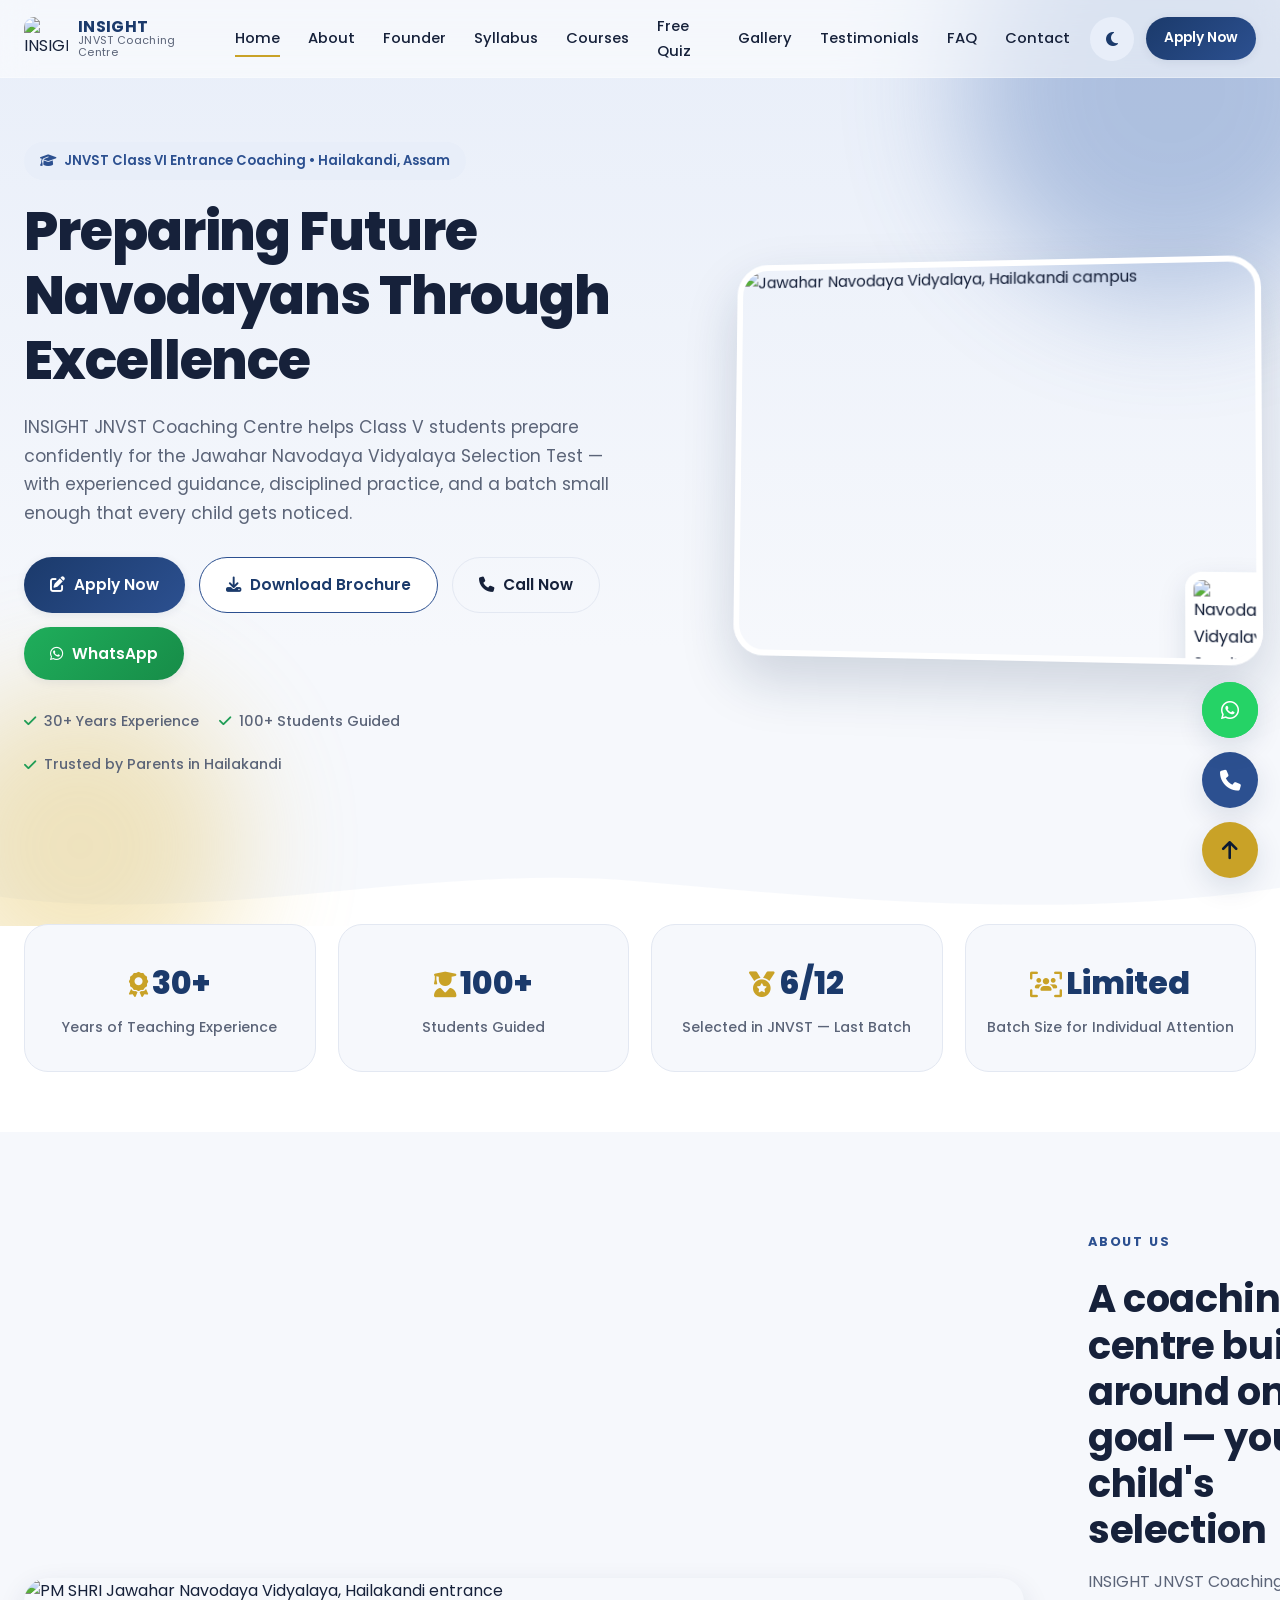
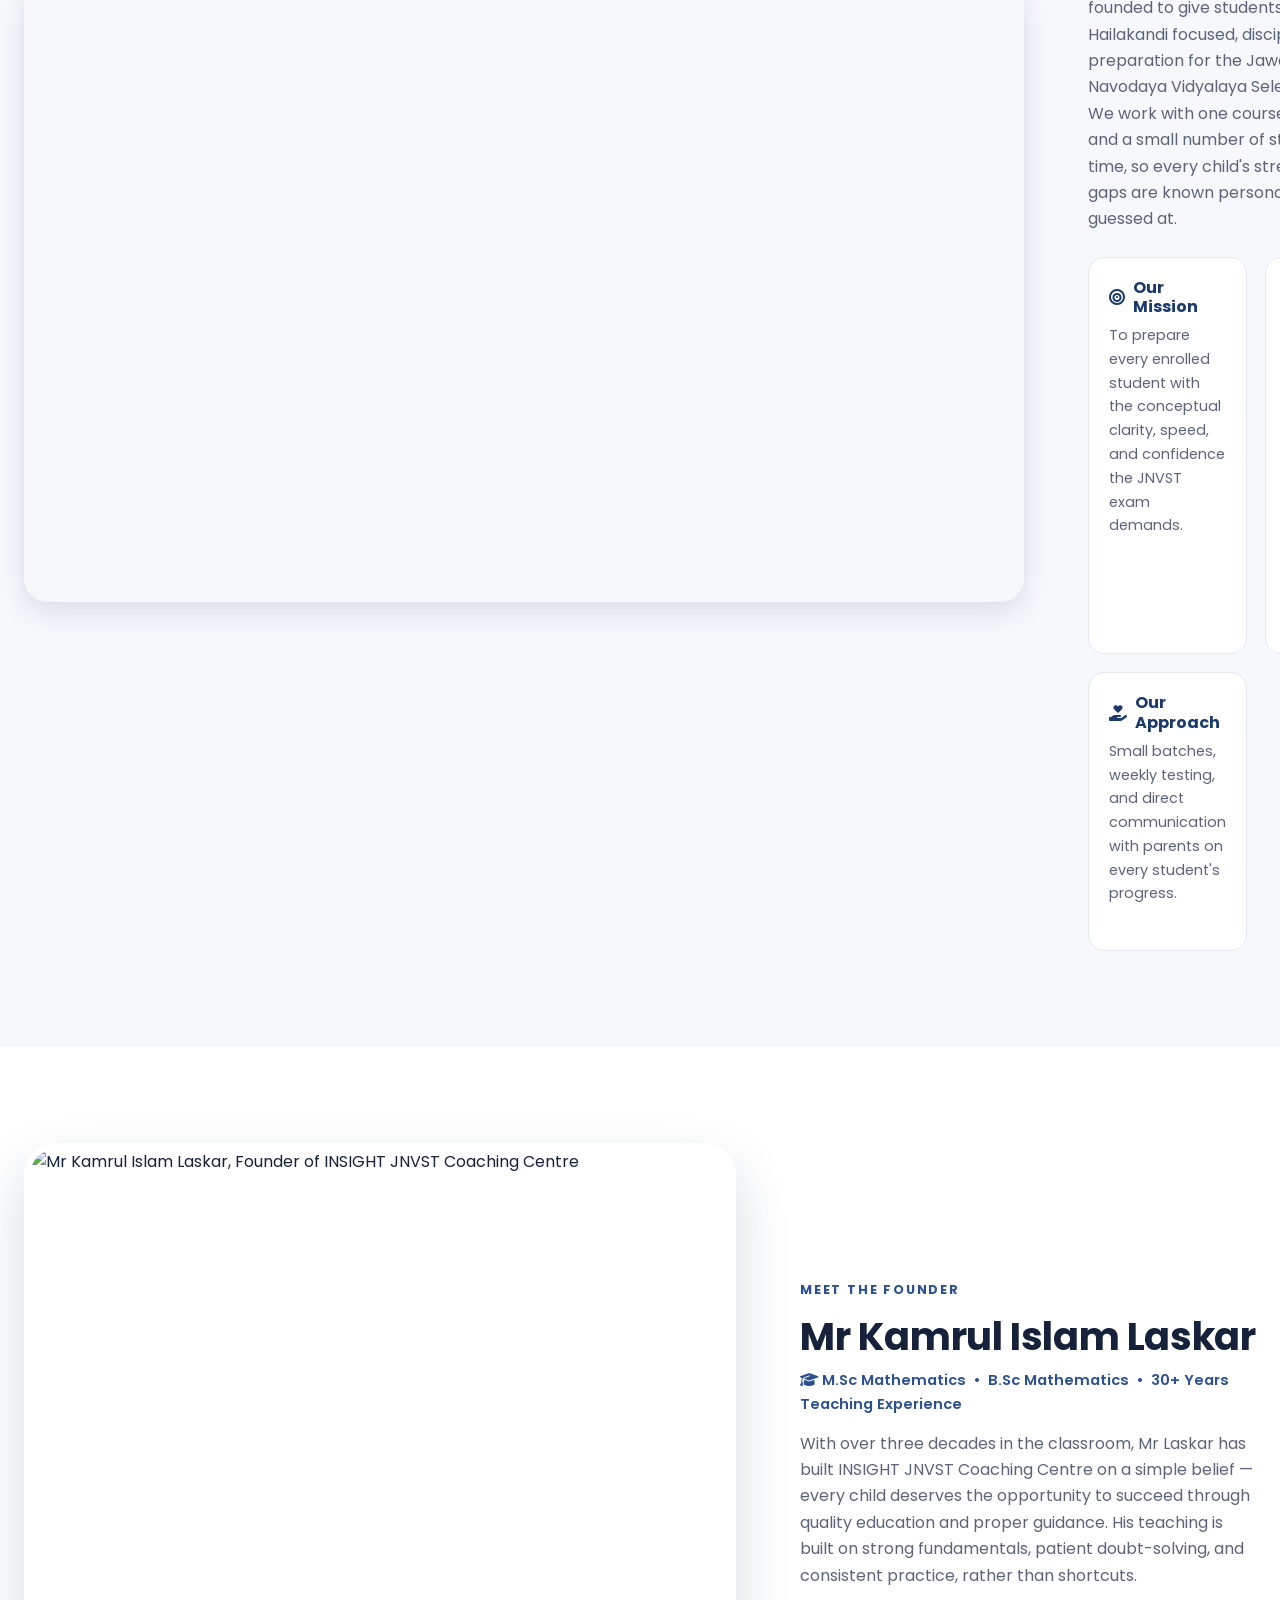
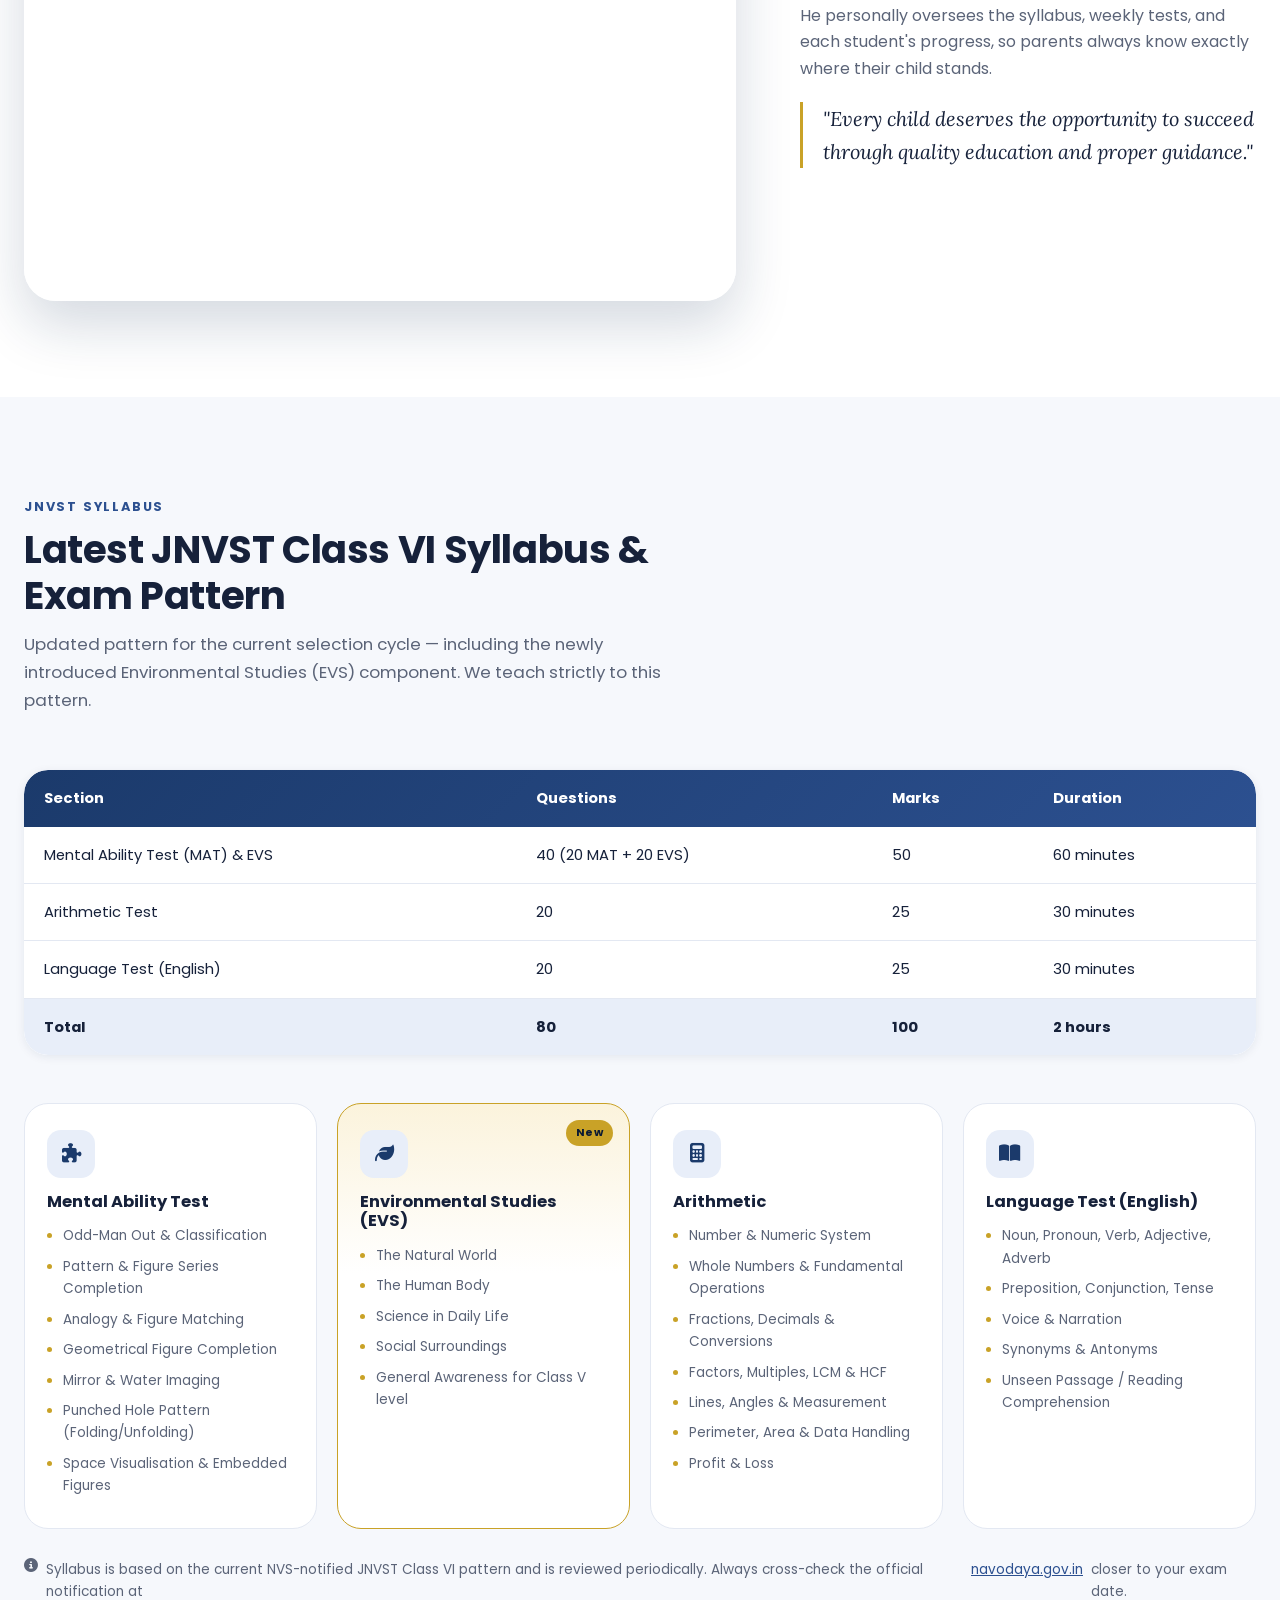
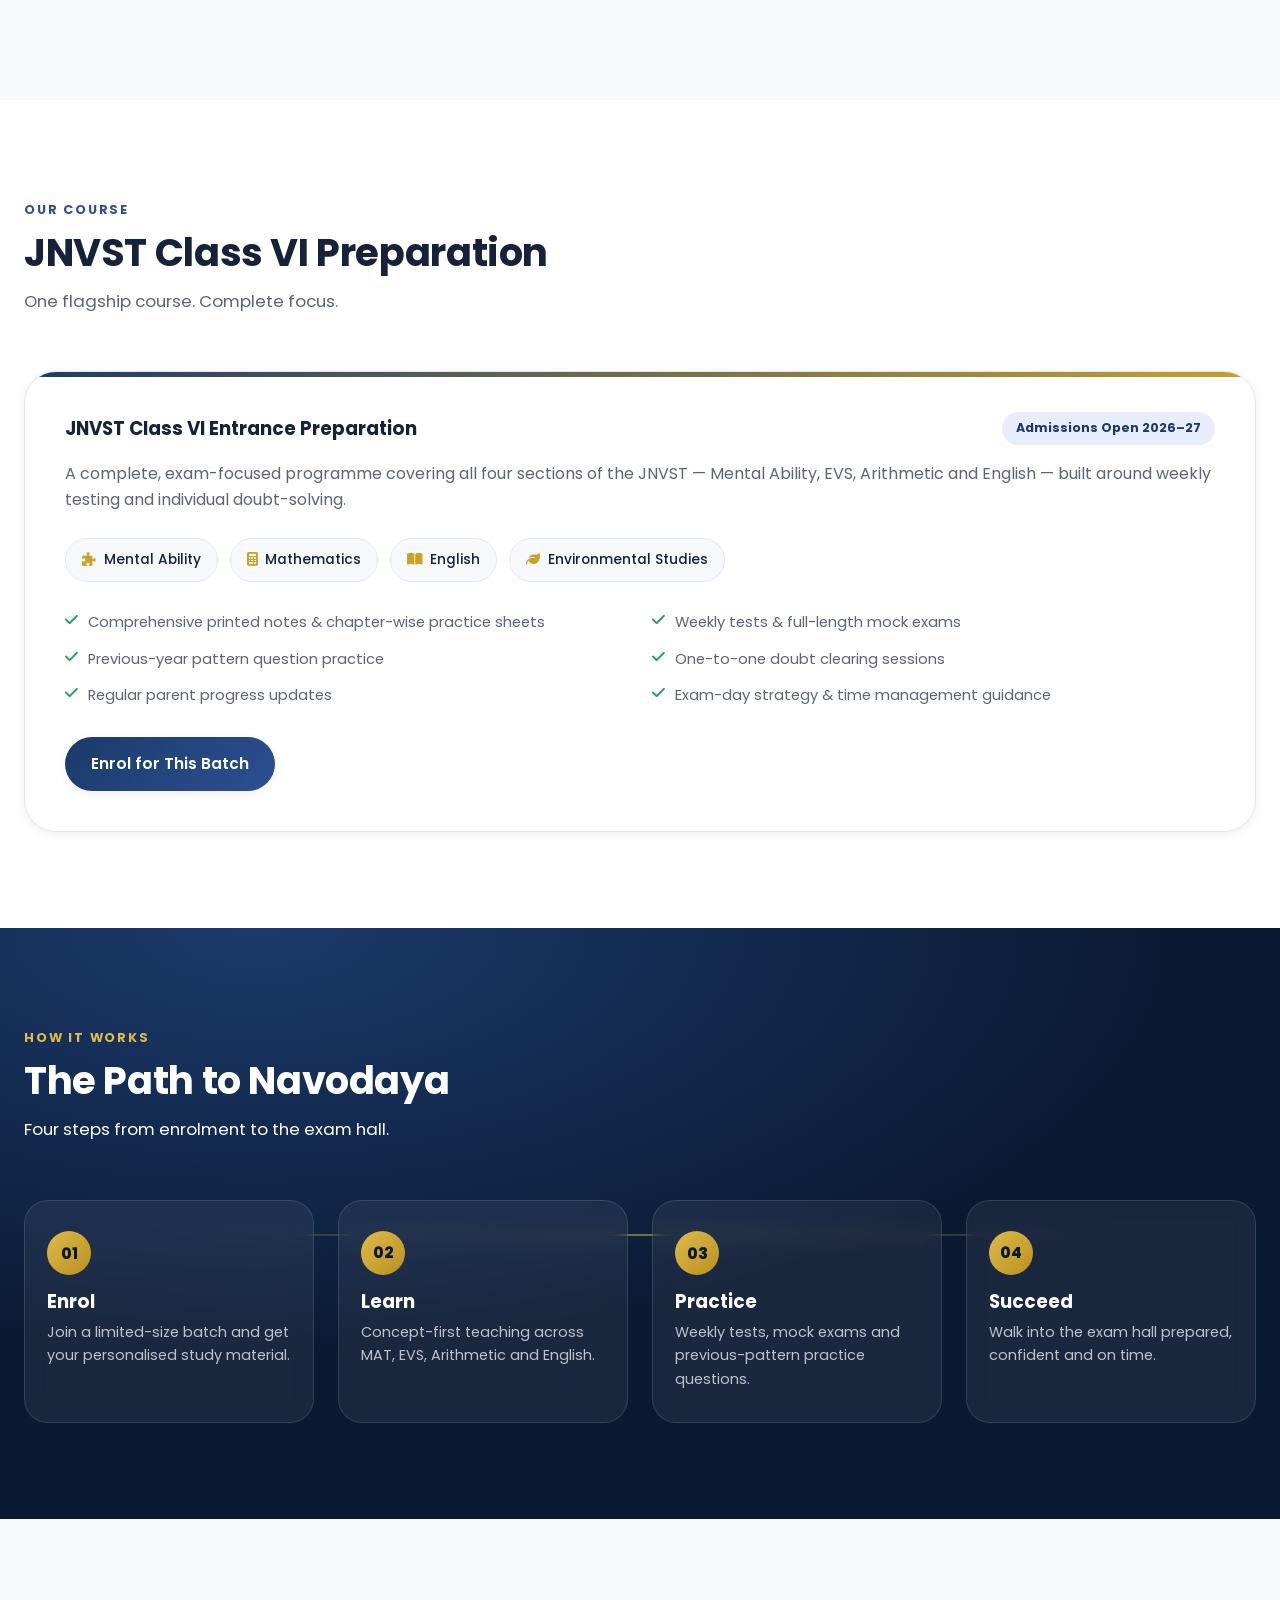
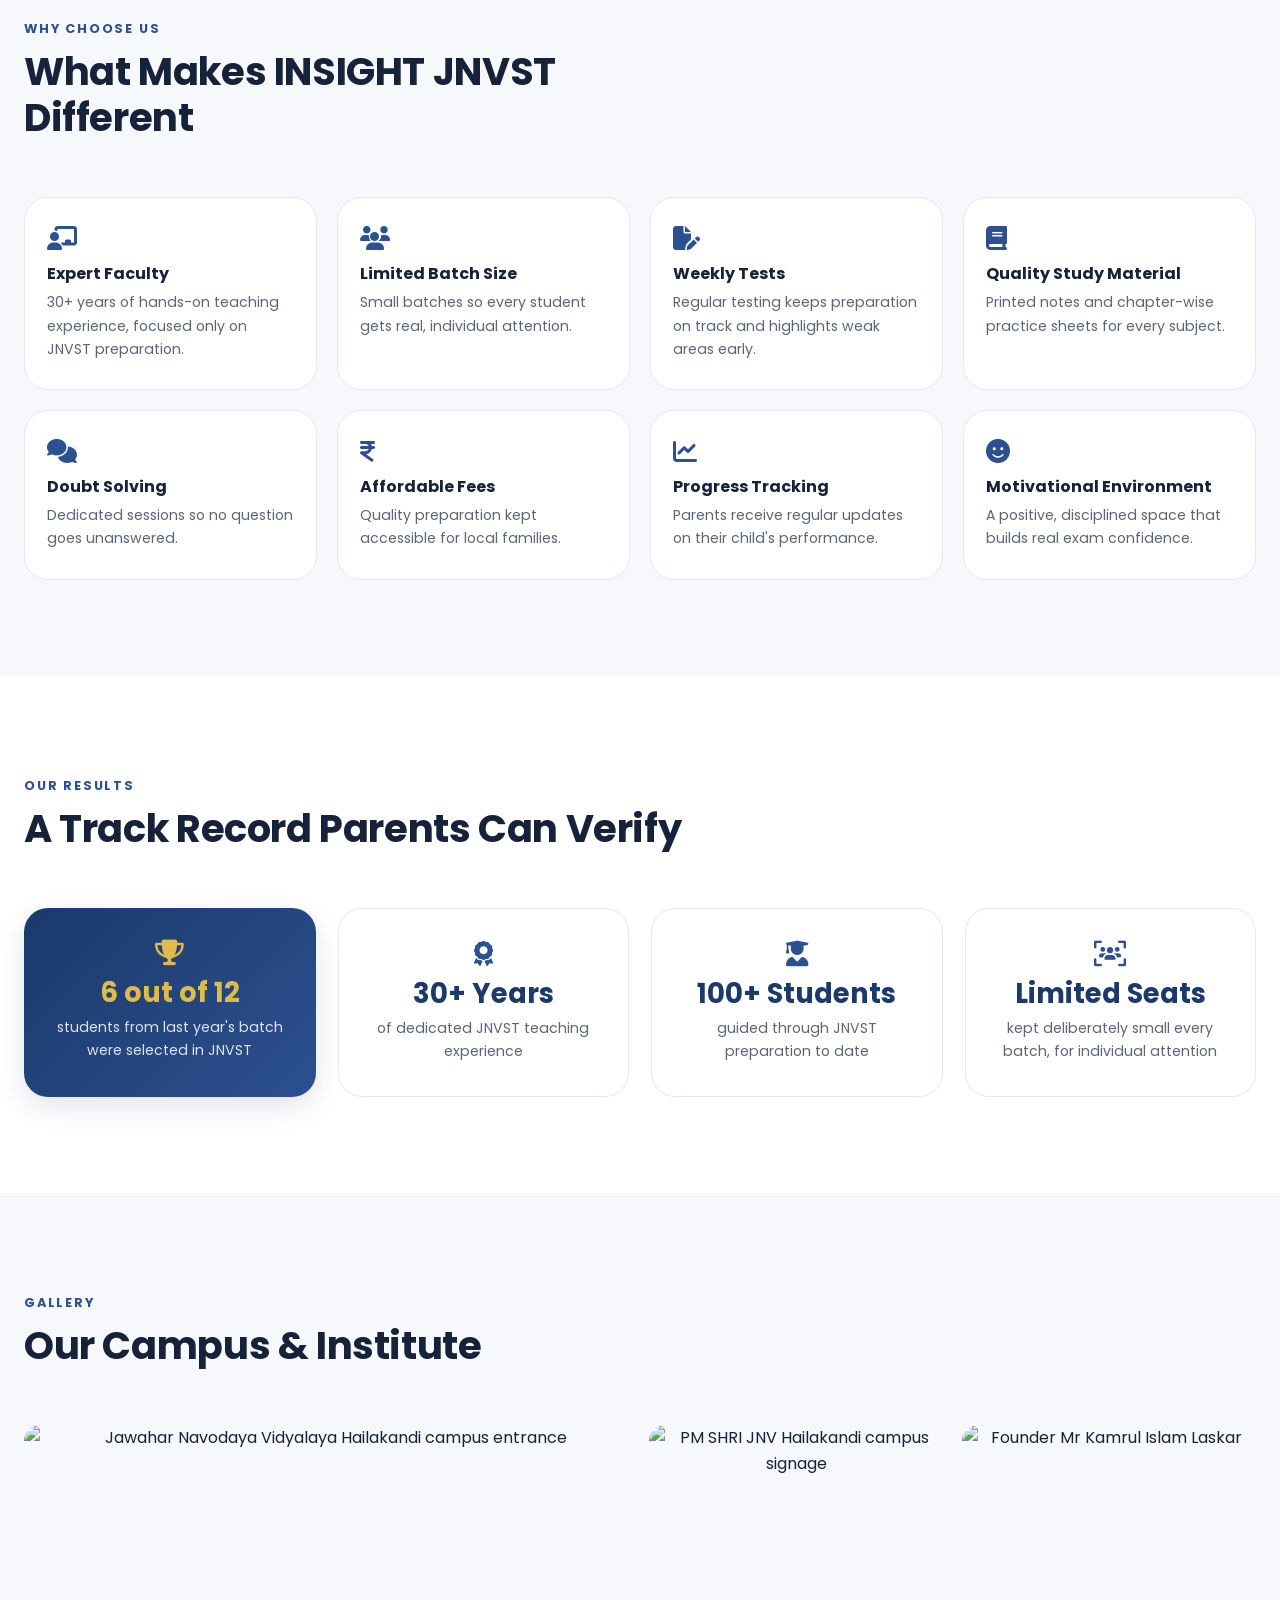
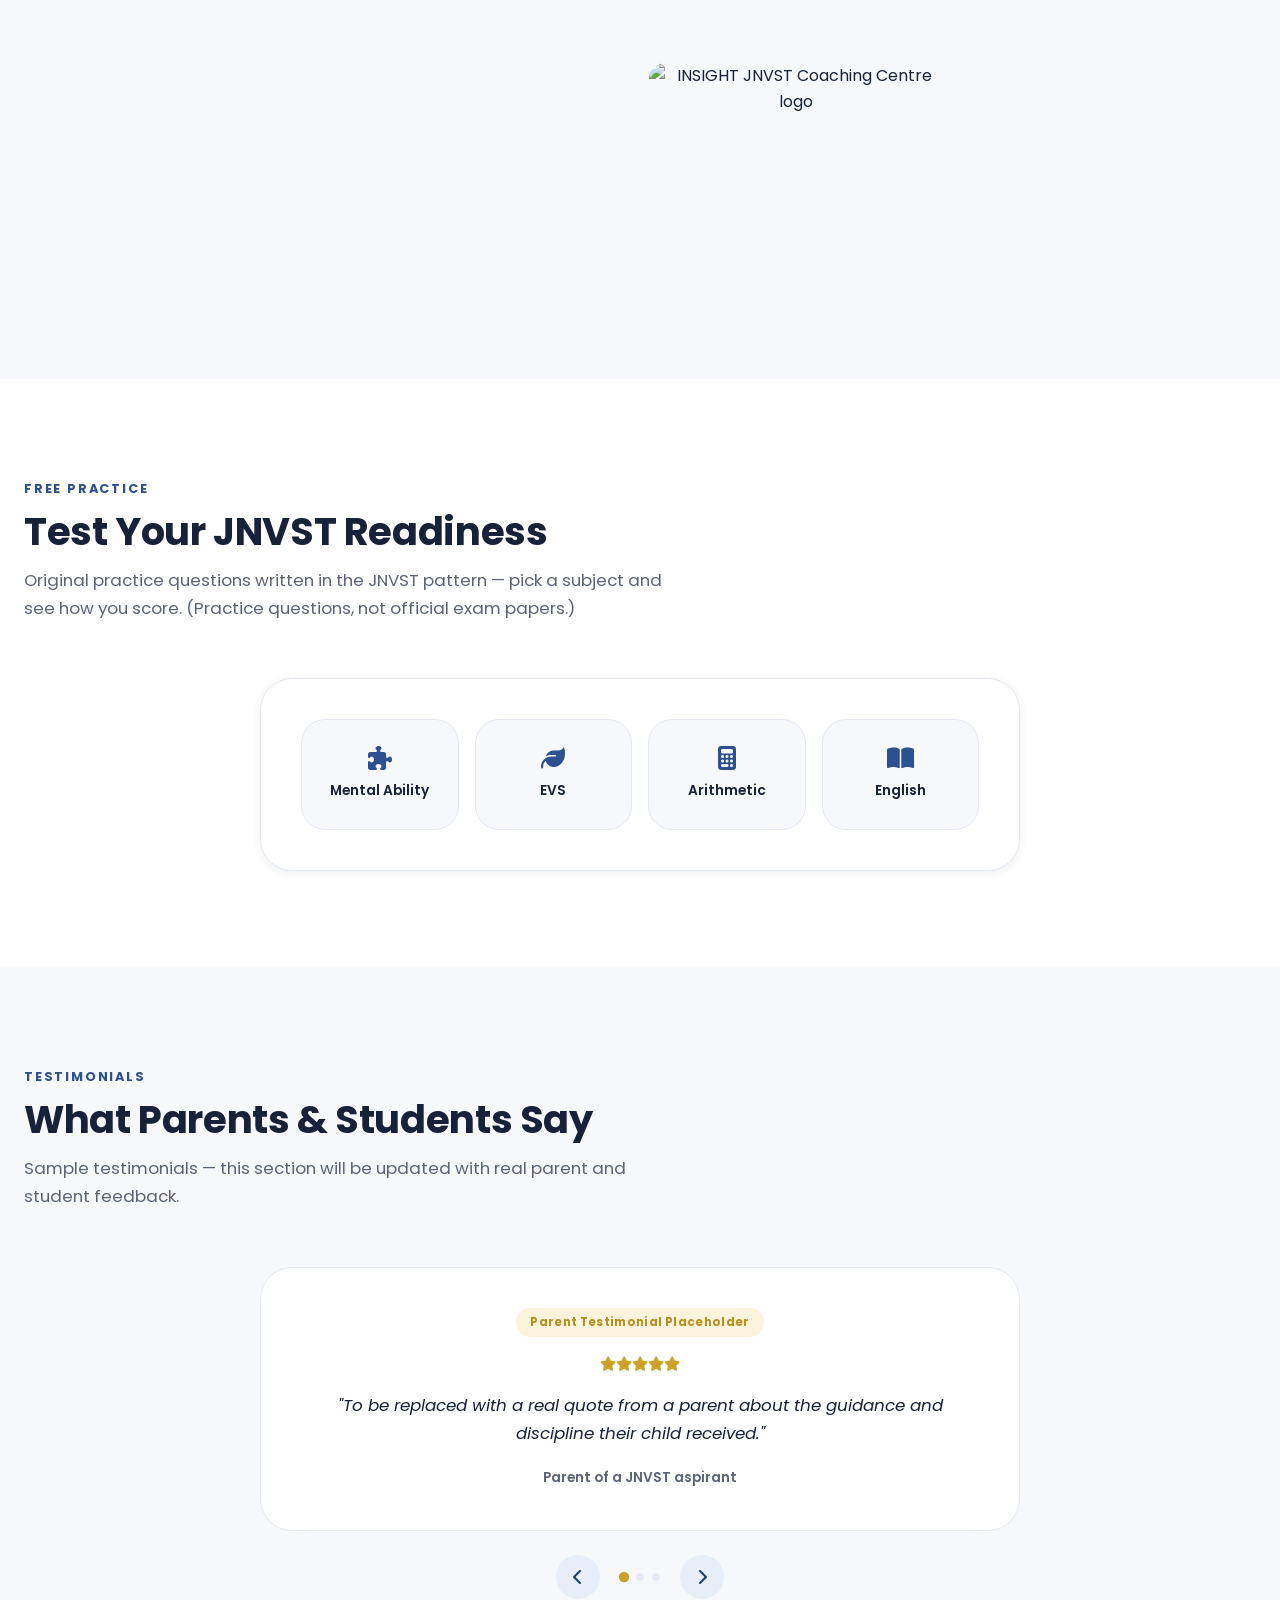
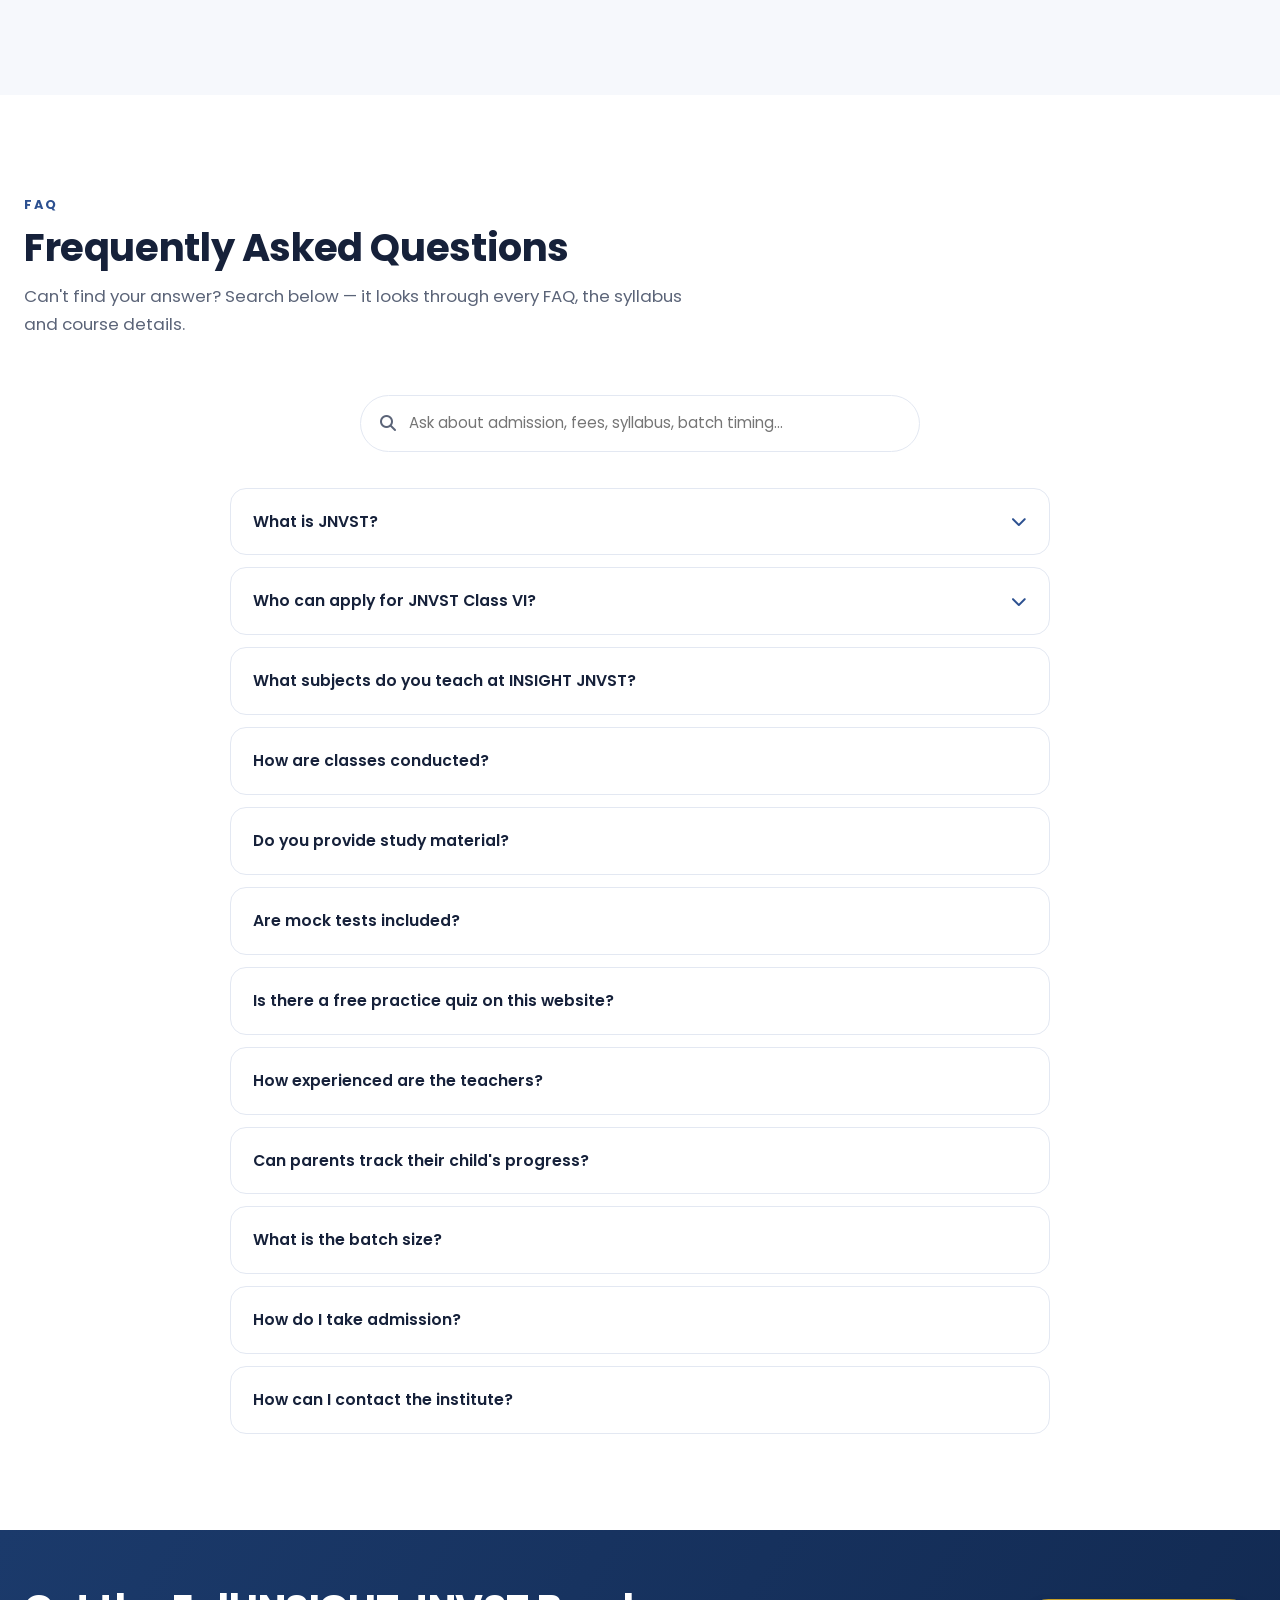
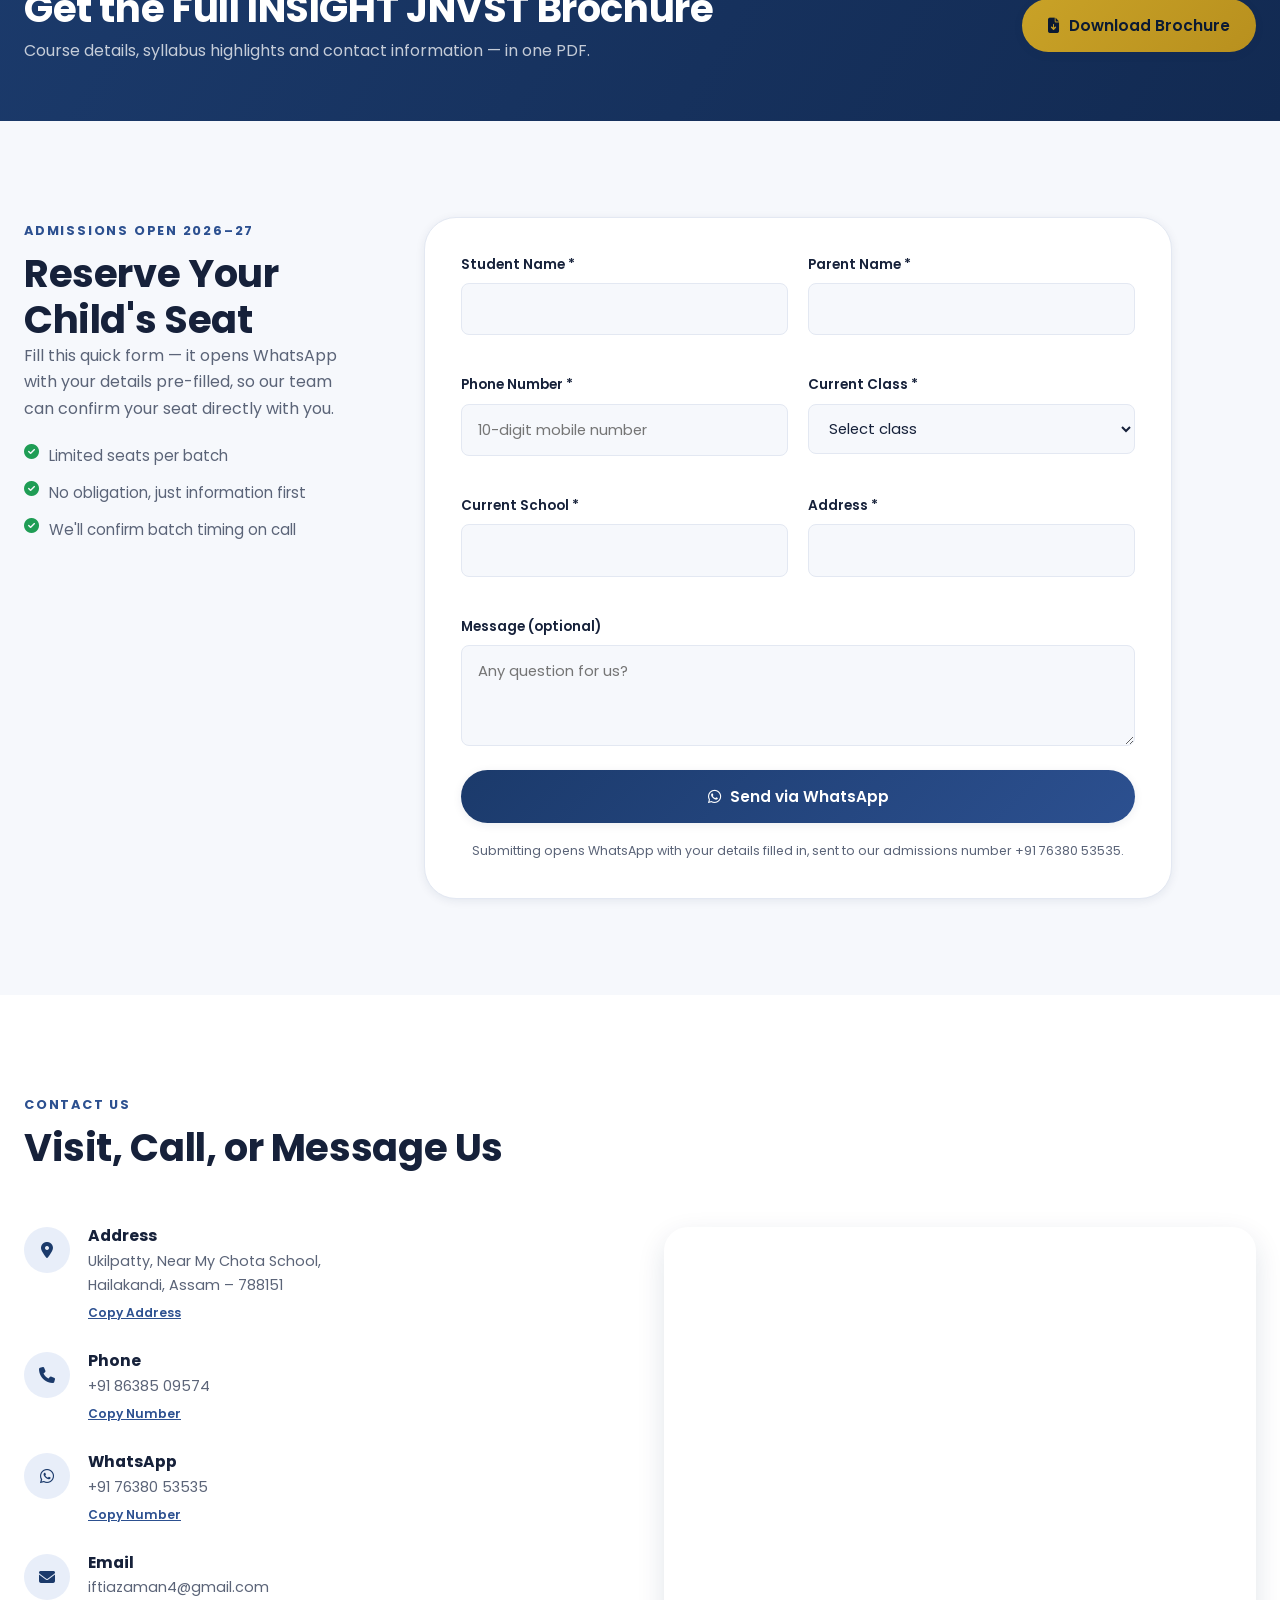
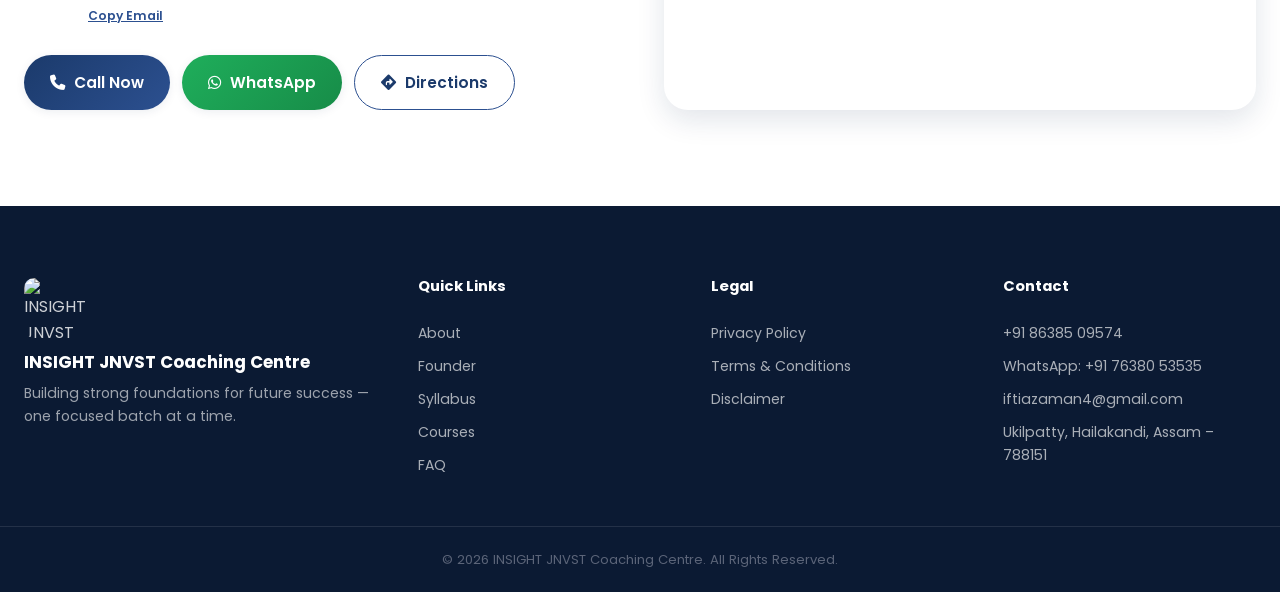
==== index.html @ 66f2cb63 "Add files via upload "Add website files"," ====
<!DOCTYPE html>
<html lang="en">
<head>
<meta charset="UTF-8">
<meta name="viewport" content="width=device-width, initial-scale=1.0">
<title>INSIGHT JNVST Coaching Centre | JNVST Class VI Entrance Coaching, Hailakandi, Assam</title>
<meta name="description" content="INSIGHT JNVST Coaching Centre in Hailakandi, Assam prepares students for the Jawahar Navodaya Vidyalaya Selection Test (Class VI). 30+ years of teaching experience, limited batch size, weekly tests and complete study material.">
<meta name="keywords" content="JNVST coaching Hailakandi, Navodaya Vidyalaya entrance exam, JNVST Class 6 coaching Assam, Insight JNVST Coaching Centre, Navodaya coaching Hailakandi">
<meta name="author" content="INSIGHT JNVST Coaching Centre">
<meta name="robots" content="index, follow">
<meta name="theme-color" content="#122a52">
<link rel="canonical" href="https://your-username.github.io/insight-jnvst/">

<!-- Open Graph -->
<meta property="og:type" content="website">
<meta property="og:title" content="INSIGHT JNVST Coaching Centre | Hailakandi, Assam">
<meta property="og:description" content="Preparing Future Navodayans Through Excellence. JNVST Class VI entrance coaching with 30+ years of teaching experience.">
<meta property="og:image" content="assets/images/logo.jpg">
<meta property="og:url" content="https://your-username.github.io/insight-jnvst/">
<meta property="og:locale" content="en_IN">

<!-- Twitter Card -->
<meta name="twitter:card" content="summary_large_image">
<meta name="twitter:title" content="INSIGHT JNVST Coaching Centre | Hailakandi, Assam">
<meta name="twitter:description" content="JNVST Class VI entrance coaching. 30+ years experience. Limited batch size. Admissions open.">
<meta name="twitter:image" content="assets/images/logo.jpg">

<!-- Icons / PWA -->
<link rel="icon" type="image/png" sizes="32x32" href="assets/images/favicon-32.png">
<link rel="icon" type="image/png" sizes="16x16" href="assets/images/favicon-16.png">
<link rel="apple-touch-icon" href="assets/images/apple-touch-icon.png">
<link rel="manifest" href="manifest.json">

<!-- Fonts -->
<link rel="preconnect" href="https://fonts.googleapis.com">
<link rel="preconnect" href="https://fonts.gstatic.com" crossorigin>
<link href="https://fonts.googleapis.com/css2?family=Poppins:ital,wght@0,400;0,500;0,600;0,700;0,800;1,600&family=Lora:ital,wght@0,600;1,600&display=swap" rel="stylesheet">

<!-- Icons library -->
<link rel="stylesheet" href="https://cdnjs.cloudflare.com/ajax/libs/font-awesome/6.5.1/css/all.min.css">

<link rel="stylesheet" href="style.css">

<!-- Structured data -->
<script type="application/ld+json">
{
  "@context": "https://schema.org",
  "@type": "EducationalOrganization",
  "name": "INSIGHT JNVST Coaching Centre",
  "description": "JNVST Class VI entrance exam coaching centre in Hailakandi, Assam.",
  "founder": { "@type": "Person", "name": "Kamrul Islam Laskar" },
  "address": {
    "@type": "PostalAddress",
    "streetAddress": "Ukilpatty, Near My Chota School",
    "addressLocality": "Hailakandi",
    "addressRegion": "Assam",
    "postalCode": "788151",
    "addressCountry": "IN"
  },
  "telephone": "+918638509574",
  "email": "iftiazaman4@gmail.com"
}
</script>
</head>
<body>

<!-- ================= PRELOADER ================= -->
<div id="preloader" aria-hidden="true">
  <div class="preloader-inner">
    <img src="assets/images/logo.jpg" alt="" class="preloader-logo">
    <p class="preloader-name">INSIGHT JNVST Coaching Centre</p>
    <p class="preloader-tagline">Preparing Future Navodayans...</p>
    <div class="preloader-bar"><span></span></div>
  </div>
</div>

<!-- ================= SCROLL PROGRESS ================= -->
<div id="scroll-progress" aria-hidden="true"></div>

<!-- ================= SKIP LINK ================= -->
<a href="#main" class="skip-link">Skip to main content</a>

<!-- ================= NAVBAR ================= -->
<header class="navbar" id="navbar">
  <div class="container navbar-inner">
    <a href="#home" class="brand">
      <img src="assets/images/logo.jpg" alt="INSIGHT JNVST Coaching Centre logo" class="brand-logo">
      <span class="brand-text">
        <strong>INSIGHT</strong>
        <small>JNVST Coaching Centre</small>
      </span>
    </a>

    <nav class="nav-links" id="nav-links" aria-label="Primary">
      <a href="#home">Home</a>
      <a href="#about">About</a>
      <a href="#founder">Founder</a>
      <a href="#syllabus">Syllabus</a>
      <a href="#courses">Courses</a>
      <a href="#quiz">Free Quiz</a>
      <a href="#gallery">Gallery</a>
      <a href="#testimonials">Testimonials</a>
      <a href="#faq">FAQ</a>
      <a href="#contact">Contact</a>
    </nav>

    <div class="navbar-actions">
      <button id="theme-toggle" class="icon-btn" aria-label="Toggle dark mode" title="Toggle dark mode">
        <i class="fa-solid fa-moon"></i>
      </button>
      <a href="#admission" class="btn btn-primary btn-sm">Apply Now</a>
      <button id="hamburger" class="hamburger" aria-label="Open menu" aria-expanded="false" aria-controls="nav-links">
        <span></span><span></span><span></span>
      </button>
    </div>
  </div>
</header>

<main id="main">

<!-- ================= HERO ================= -->
<section id="home" class="hero">
  <div class="hero-bg" aria-hidden="true">
    <span class="hero-blob blob-1"></span>
    <span class="hero-blob blob-2"></span>
    <span class="hero-particles"></span>
  </div>

  <div class="container hero-inner">
    <div class="hero-copy" data-reveal>
      <p class="eyebrow"><i class="fa-solid fa-graduation-cap"></i> JNVST Class VI Entrance Coaching &bull; Hailakandi, Assam</p>
      <h1>Preparing Future Navodayans Through Excellence</h1>
      <p class="hero-sub">INSIGHT JNVST Coaching Centre helps Class V students prepare confidently for the Jawahar Navodaya Vidyalaya Selection Test — with experienced guidance, disciplined practice, and a batch small enough that every child gets noticed.</p>

      <div class="hero-ctas">
        <a href="#admission" class="btn btn-primary"><i class="fa-solid fa-pen-to-square"></i> Apply Now</a>
        <a href="assets/brochure.pdf" download class="btn btn-secondary"><i class="fa-solid fa-download"></i> Download Brochure</a>
        <a href="tel:+918638509574" class="btn btn-ghost"><i class="fa-solid fa-phone"></i> Call Now</a>
        <a href="https://wa.me/917638053535?text=Hello%20INSIGHT%20JNVST%20Coaching%20Centre.%20I%20would%20like%20to%20know%20more%20about%20admission." target="_blank" rel="noopener" class="btn btn-whatsapp"><i class="fa-brands fa-whatsapp"></i> WhatsApp</a>
      </div>

      <ul class="hero-trust">
        <li><i class="fa-solid fa-check"></i> 30+ Years Experience</li>
        <li><i class="fa-solid fa-check"></i> 100+ Students Guided</li>
        <li><i class="fa-solid fa-check"></i> Trusted by Parents in Hailakandi</li>
      </ul>
    </div>

    <div class="hero-media" data-reveal>
      <div class="hero-frame">
        <img src="assets/images/campus1.jpg" alt="Jawahar Navodaya Vidyalaya, Hailakandi campus" width="1000" height="624" class="hero-photo">
        <img src="assets/images/nvs-logo.png" alt="Navodaya Vidyalaya Samiti emblem" class="hero-nvs-logo" width="272" height="366" loading="lazy">
      </div>
    </div>
  </div>

  <svg class="section-wave" viewBox="0 0 1440 110" preserveAspectRatio="none" aria-hidden="true">
    <path d="M0,64 C240,110 480,10 720,40 C960,70 1200,100 1440,50 L1440,110 L0,110 Z"></path>
  </svg>
</section>

<!-- ================= TRUST STRIP ================= -->
<section class="trust-strip" aria-label="Why parents trust INSIGHT JNVST">
  <div class="container trust-grid">
    <div class="trust-card" data-reveal>
      <i class="fa-solid fa-award"></i>
      <span class="counter" data-target="30">0</span><span class="plus">+</span>
      <p>Years of Teaching Experience</p>
    </div>
    <div class="trust-card" data-reveal>
      <i class="fa-solid fa-user-graduate"></i>
      <span class="counter" data-target="100">0</span><span class="plus">+</span>
      <p>Students Guided</p>
    </div>
    <div class="trust-card" data-reveal>
      <i class="fa-solid fa-medal"></i>
      <span class="counter" data-target="6">0</span><span class="plus">/12</span>
      <p>Selected in JNVST — Last Batch</p>
    </div>
    <div class="trust-card" data-reveal>
      <i class="fa-solid fa-users-viewfinder"></i>
      <span class="static-stat">Limited</span>
      <p>Batch Size for Individual Attention</p>
    </div>
  </div>
</section>

<!-- ================= ABOUT ================= -->
<section id="about" class="section">
  <div class="container about-grid">
    <div class="about-media" data-reveal>
      <img src="assets/images/campus2.jpg" alt="PM SHRI Jawahar Navodaya Vidyalaya, Hailakandi entrance" width="1000" height="624" loading="lazy" class="about-photo">
    </div>
    <div class="about-copy" data-reveal>
      <p class="section-label">About Us</p>
      <h2>A coaching centre built around one goal — your child's selection</h2>
      <p>INSIGHT JNVST Coaching Centre was founded to give students in and around Hailakandi focused, disciplined preparation for the Jawahar Navodaya Vidyalaya Selection Test. We work with one course, one goal, and a small number of students at a time, so every child's strengths and gaps are known personally — not guessed at.</p>

      <div class="value-grid">
        <div class="value-item">
          <h3><i class="fa-solid fa-bullseye"></i> Our Mission</h3>
          <p>To prepare every enrolled student with the conceptual clarity, speed, and confidence the JNVST exam demands.</p>
        </div>
        <div class="value-item">
          <h3><i class="fa-solid fa-compass"></i> Our Vision</h3>
          <p>To be the most trusted name for JNVST preparation in Hailakandi, known for discipline and honest guidance.</p>
        </div>
        <div class="value-item">
          <h3><i class="fa-solid fa-hand-holding-heart"></i> Our Approach</h3>
          <p>Small batches, weekly testing, and direct communication with parents on every student's progress.</p>
        </div>
      </div>
    </div>
  </div>
</section>

<!-- ================= FOUNDER ================= -->
<section id="founder" class="section section-alt">
  <div class="container founder-grid">
    <div class="founder-media" data-reveal>
      <div class="founder-frame">
        <img src="assets/images/founder.jpg" alt="Mr Kamrul Islam Laskar, Founder of INSIGHT JNVST Coaching Centre" width="700" height="746" loading="lazy">
      </div>
    </div>
    <div class="founder-copy" data-reveal>
      <p class="section-label">Meet the Founder</p>
      <h2>Mr Kamrul Islam Laskar</h2>
      <p class="founder-qual"><i class="fa-solid fa-graduation-cap"></i> M.Sc Mathematics &nbsp;&bull;&nbsp; B.Sc Mathematics &nbsp;&bull;&nbsp; 30+ Years Teaching Experience</p>
      <p>With over three decades in the classroom, Mr Laskar has built INSIGHT JNVST Coaching Centre on a simple belief — every child deserves the opportunity to succeed through quality education and proper guidance. His teaching is built on strong fundamentals, patient doubt-solving, and consistent practice, rather than shortcuts.</p>
      <p>He personally oversees the syllabus, weekly tests, and each student's progress, so parents always know exactly where their child stands.</p>
      <blockquote class="pull-quote">"Every child deserves the opportunity to succeed through quality education and proper guidance."</blockquote>
    </div>
  </div>
</section>

<!-- ================= SYLLABUS ================= -->
<section id="syllabus" class="section">
  <div class="container">
    <div class="section-head" data-reveal>
      <p class="section-label">JNVST Syllabus</p>
      <h2>Latest JNVST Class VI Syllabus &amp; Exam Pattern</h2>
      <p class="section-sub">Updated pattern for the current selection cycle — including the newly introduced Environmental Studies (EVS) component. We teach strictly to this pattern.</p>
    </div>

    <div class="pattern-table-wrap" data-reveal>
      <table class="pattern-table">
        <thead>
          <tr><th>Section</th><th>Questions</th><th>Marks</th><th>Duration</th></tr>
        </thead>
        <tbody>
          <tr><td>Mental Ability Test (MAT) &amp; EVS</td><td>40 (20 MAT + 20 EVS)</td><td>50</td><td>60 minutes</td></tr>
          <tr><td>Arithmetic Test</td><td>20</td><td>25</td><td>30 minutes</td></tr>
          <tr><td>Language Test (English)</td><td>20</td><td>25</td><td>30 minutes</td></tr>
          <tr class="pattern-total"><td>Total</td><td>80</td><td>100</td><td>2 hours</td></tr>
        </tbody>
      </table>
    </div>

    <div class="syllabus-grid">
      <div class="syllabus-card" data-reveal>
        <div class="syllabus-icon"><i class="fa-solid fa-puzzle-piece"></i></div>
        <h3>Mental Ability Test</h3>
        <ul>
          <li>Odd-Man Out &amp; Classification</li>
          <li>Pattern &amp; Figure Series Completion</li>
          <li>Analogy &amp; Figure Matching</li>
          <li>Geometrical Figure Completion</li>
          <li>Mirror &amp; Water Imaging</li>
          <li>Punched Hole Pattern (Folding/Unfolding)</li>
          <li>Space Visualisation &amp; Embedded Figures</li>
        </ul>
      </div>

      <div class="syllabus-card syllabus-new" data-reveal>
        <span class="new-badge">New</span>
        <div class="syllabus-icon"><i class="fa-solid fa-leaf"></i></div>
        <h3>Environmental Studies (EVS)</h3>
        <ul>
          <li>The Natural World</li>
          <li>The Human Body</li>
          <li>Science in Daily Life</li>
          <li>Social Surroundings</li>
          <li>General Awareness for Class V level</li>
        </ul>
      </div>

      <div class="syllabus-card" data-reveal>
        <div class="syllabus-icon"><i class="fa-solid fa-calculator"></i></div>
        <h3>Arithmetic</h3>
        <ul>
          <li>Number &amp; Numeric System</li>
          <li>Whole Numbers &amp; Fundamental Operations</li>
          <li>Fractions, Decimals &amp; Conversions</li>
          <li>Factors, Multiples, LCM &amp; HCF</li>
          <li>Lines, Angles &amp; Measurement</li>
          <li>Perimeter, Area &amp; Data Handling</li>
          <li>Profit &amp; Loss</li>
        </ul>
      </div>

      <div class="syllabus-card" data-reveal>
        <div class="syllabus-icon"><i class="fa-solid fa-book-open"></i></div>
        <h3>Language Test (English)</h3>
        <ul>
          <li>Noun, Pronoun, Verb, Adjective, Adverb</li>
          <li>Preposition, Conjunction, Tense</li>
          <li>Voice &amp; Narration</li>
          <li>Synonyms &amp; Antonyms</li>
          <li>Unseen Passage / Reading Comprehension</li>
        </ul>
      </div>
    </div>
    <p class="syllabus-note"><i class="fa-solid fa-circle-info"></i> Syllabus is based on the current NVS-notified JNVST Class VI pattern and is reviewed periodically. Always cross-check the official notification at <a href="https://navodaya.gov.in" target="_blank" rel="noopener">navodaya.gov.in</a> closer to your exam date.</p>
  </div>
</section>

<!-- ================= COURSES ================= -->
<section id="courses" class="section section-alt">
  <div class="container">
    <div class="section-head" data-reveal>
      <p class="section-label">Our Course</p>
      <h2>JNVST Class VI Preparation</h2>
      <p class="section-sub">One flagship course. Complete focus.</p>
    </div>

    <div class="course-card" data-reveal>
      <div class="course-card-head">
        <h3>JNVST Class VI Entrance Preparation</h3>
        <span class="course-badge">Admissions Open 2026–27</span>
      </div>
      <p>A complete, exam-focused programme covering all four sections of the JNVST — Mental Ability, EVS, Arithmetic and English — built around weekly testing and individual doubt-solving.</p>

      <div class="course-subjects">
        <span><i class="fa-solid fa-puzzle-piece"></i> Mental Ability</span>
        <span><i class="fa-solid fa-calculator"></i> Mathematics</span>
        <span><i class="fa-solid fa-book-open"></i> English</span>
        <span><i class="fa-solid fa-leaf"></i> Environmental Studies</span>
      </div>

      <ul class="course-features">
        <li><i class="fa-solid fa-check"></i> Comprehensive printed notes &amp; chapter-wise practice sheets</li>
        <li><i class="fa-solid fa-check"></i> Weekly tests &amp; full-length mock exams</li>
        <li><i class="fa-solid fa-check"></i> Previous-year pattern question practice</li>
        <li><i class="fa-solid fa-check"></i> One-to-one doubt clearing sessions</li>
        <li><i class="fa-solid fa-check"></i> Regular parent progress updates</li>
        <li><i class="fa-solid fa-check"></i> Exam-day strategy &amp; time management guidance</li>
      </ul>

      <a href="#admission" class="btn btn-primary">Enrol for This Batch</a>
    </div>
  </div>
</section>

<!-- ================= PATH TO NAVODAYA (signature journey section) ================= -->
<section class="section path-section">
  <div class="container">
    <div class="section-head light" data-reveal>
      <p class="section-label">How It Works</p>
      <h2>The Path to Navodaya</h2>
      <p class="section-sub">Four steps from enrolment to the exam hall.</p>
    </div>

    <ol class="path-steps">
      <li data-reveal>
        <span class="path-step-num">01</span>
        <h3>Enrol</h3>
        <p>Join a limited-size batch and get your personalised study material.</p>
      </li>
      <li data-reveal>
        <span class="path-step-num">02</span>
        <h3>Learn</h3>
        <p>Concept-first teaching across MAT, EVS, Arithmetic and English.</p>
      </li>
      <li data-reveal>
        <span class="path-step-num">03</span>
        <h3>Practice</h3>
        <p>Weekly tests, mock exams and previous-pattern practice questions.</p>
      </li>
      <li data-reveal>
        <span class="path-step-num">04</span>
        <h3>Succeed</h3>
        <p>Walk into the exam hall prepared, confident and on time.</p>
      </li>
    </ol>
  </div>
</section>

<!-- ================= WHY CHOOSE US ================= -->
<section id="why-us" class="section">
  <div class="container">
    <div class="section-head" data-reveal>
      <p class="section-label">Why Choose Us</p>
      <h2>What Makes INSIGHT JNVST Different</h2>
    </div>

    <div class="feature-grid">
      <div class="feature-card" data-reveal><i class="fa-solid fa-chalkboard-user"></i><h3>Expert Faculty</h3><p>30+ years of hands-on teaching experience, focused only on JNVST preparation.</p></div>
      <div class="feature-card" data-reveal><i class="fa-solid fa-users"></i><h3>Limited Batch Size</h3><p>Small batches so every student gets real, individual attention.</p></div>
      <div class="feature-card" data-reveal><i class="fa-solid fa-file-pen"></i><h3>Weekly Tests</h3><p>Regular testing keeps preparation on track and highlights weak areas early.</p></div>
      <div class="feature-card" data-reveal><i class="fa-solid fa-book"></i><h3>Quality Study Material</h3><p>Printed notes and chapter-wise practice sheets for every subject.</p></div>
      <div class="feature-card" data-reveal><i class="fa-solid fa-comments"></i><h3>Doubt Solving</h3><p>Dedicated sessions so no question goes unanswered.</p></div>
      <div class="feature-card" data-reveal><i class="fa-solid fa-indian-rupee-sign"></i><h3>Affordable Fees</h3><p>Quality preparation kept accessible for local families.</p></div>
      <div class="feature-card" data-reveal><i class="fa-solid fa-chart-line"></i><h3>Progress Tracking</h3><p>Parents receive regular updates on their child's performance.</p></div>
      <div class="feature-card" data-reveal><i class="fa-solid fa-face-smile"></i><h3>Motivational Environment</h3><p>A positive, disciplined space that builds real exam confidence.</p></div>
    </div>
  </div>
</section>

<!-- ================= RESULTS ================= -->
<section id="results" class="section section-alt">
  <div class="container">
    <div class="section-head" data-reveal>
      <p class="section-label">Our Results</p>
      <h2>A Track Record Parents Can Verify</h2>
    </div>
    <div class="results-grid">
      <div class="result-card result-highlight" data-reveal>
        <i class="fa-solid fa-trophy"></i>
        <h3>6 out of 12</h3>
        <p>students from last year's batch were selected in JNVST</p>
      </div>
      <div class="result-card" data-reveal>
        <i class="fa-solid fa-award"></i>
        <h3>30+ Years</h3>
        <p>of dedicated JNVST teaching experience</p>
      </div>
      <div class="result-card" data-reveal>
        <i class="fa-solid fa-user-graduate"></i>
        <h3>100+ Students</h3>
        <p>guided through JNVST preparation to date</p>
      </div>
      <div class="result-card" data-reveal>
        <i class="fa-solid fa-users-viewfinder"></i>
        <h3>Limited Seats</h3>
        <p>kept deliberately small every batch, for individual attention</p>
      </div>
    </div>
  </div>
</section>

<!-- ================= GALLERY ================= -->
<section id="gallery" class="section">
  <div class="container">
    <div class="section-head" data-reveal>
      <p class="section-label">Gallery</p>
      <h2>Our Campus &amp; Institute</h2>
    </div>
    <div class="gallery-grid">
      <button class="gallery-item g-large" data-full="assets/images/campus1.jpg" data-caption="Jawahar Navodaya Vidyalaya, Hailakandi" data-reveal>
        <img src="assets/images/campus1.jpg" alt="Jawahar Navodaya Vidyalaya Hailakandi campus entrance" loading="lazy" width="1000" height="624">
      </button>
      <button class="gallery-item" data-full="assets/images/campus2.jpg" data-caption="PM SHRI JNV Hailakandi" data-reveal>
        <img src="assets/images/campus2.jpg" alt="PM SHRI JNV Hailakandi campus signage" loading="lazy" width="1000" height="624">
      </button>
      <button class="gallery-item" data-full="assets/images/founder.jpg" data-caption="Founder — Mr Kamrul Islam Laskar" data-reveal>
        <img src="assets/images/founder.jpg" alt="Founder Mr Kamrul Islam Laskar" loading="lazy" width="700" height="746">
      </button>
      <button class="gallery-item" data-full="assets/images/logo.jpg" data-caption="INSIGHT JNVST Coaching Centre" data-reveal>
        <img src="assets/images/logo.jpg" alt="INSIGHT JNVST Coaching Centre logo" loading="lazy" width="500" height="426">
      </button>
    </div>
  </div>
</section>

<!-- ================= FREE QUIZ ================= -->
<section id="quiz" class="section section-alt">
  <div class="container">
    <div class="section-head" data-reveal>
      <p class="section-label">Free Practice</p>
      <h2>Test Your JNVST Readiness</h2>
      <p class="section-sub">Original practice questions written in the JNVST pattern &mdash; pick a subject and see how you score. (Practice questions, not official exam papers.)</p>
    </div>

    <div class="quiz-box" data-reveal>
      <div id="quiz-picker" class="quiz-picker">
        <button class="quiz-subject-btn" data-subject="mat"><i class="fa-solid fa-puzzle-piece"></i><span>Mental Ability</span></button>
        <button class="quiz-subject-btn" data-subject="evs"><i class="fa-solid fa-leaf"></i><span>EVS</span></button>
        <button class="quiz-subject-btn" data-subject="math"><i class="fa-solid fa-calculator"></i><span>Arithmetic</span></button>
        <button class="quiz-subject-btn" data-subject="eng"><i class="fa-solid fa-book-open"></i><span>English</span></button>
      </div>

      <div id="quiz-play" class="quiz-play hidden">
        <div class="quiz-meta">
          <span id="quiz-progress-label">Question 1 of 5</span>
          <span id="quiz-score-label">Score: 0</span>
        </div>
        <div class="quiz-progress-track"><div id="quiz-progress-bar"></div></div>
        <h3 id="quiz-question">Question text</h3>
        <div id="quiz-options" class="quiz-options"></div>
        <button id="quiz-next" class="btn btn-primary" disabled>Next Question</button>
      </div>

      <div id="quiz-result" class="quiz-result hidden">
        <i class="fa-solid fa-medal"></i>
        <h3 id="quiz-result-title">Great effort!</h3>
        <p id="quiz-result-score">You scored 0 out of 5</p>
        <div class="quiz-result-actions">
          <button id="quiz-retry" class="btn btn-secondary">Try Another Subject</button>
          <a href="#admission" class="btn btn-primary">Join a Batch</a>
        </div>
      </div>
    </div>
  </div>
</section>

<!-- ================= TESTIMONIALS ================= -->
<section id="testimonials" class="section">
  <div class="container">
    <div class="section-head" data-reveal>
      <p class="section-label">Testimonials</p>
      <h2>What Parents &amp; Students Say</h2>
      <p class="section-sub">Sample testimonials — this section will be updated with real parent and student feedback.</p>
    </div>

    <div class="testimonial-slider" data-reveal>
      <div class="testimonial-track" id="testimonial-track">
        <div class="testimonial-card">
          <span class="placeholder-badge">Parent Testimonial Placeholder</span>
          <div class="stars"><i class="fa-solid fa-star"></i><i class="fa-solid fa-star"></i><i class="fa-solid fa-star"></i><i class="fa-solid fa-star"></i><i class="fa-solid fa-star"></i></div>
          <p>"To be replaced with a real quote from a parent about the guidance and discipline their child received."</p>
          <span class="testimonial-role">Parent of a JNVST aspirant</span>
        </div>
        <div class="testimonial-card">
          <span class="placeholder-badge">Student Testimonial Placeholder</span>
          <div class="stars"><i class="fa-solid fa-star"></i><i class="fa-solid fa-star"></i><i class="fa-solid fa-star"></i><i class="fa-solid fa-star"></i><i class="fa-solid fa-star"></i></div>
          <p>"To be replaced with a real quote from a student about the classes, tests, and doubt-solving sessions."</p>
          <span class="testimonial-role">Student, Class VI Aspirant</span>
        </div>
        <div class="testimonial-card">
          <span class="placeholder-badge">Parent Testimonial Placeholder</span>
          <div class="stars"><i class="fa-solid fa-star"></i><i class="fa-solid fa-star"></i><i class="fa-solid fa-star"></i><i class="fa-solid fa-star"></i><i class="fa-solid fa-star"></i></div>
          <p>"To be replaced with a real quote about communication with parents and progress tracking."</p>
          <span class="testimonial-role">Parent of a JNVST aspirant</span>
        </div>
      </div>
      <div class="testimonial-controls">
        <button id="t-prev" class="icon-btn" aria-label="Previous testimonial"><i class="fa-solid fa-chevron-left"></i></button>
        <div id="t-dots" class="testimonial-dots"></div>
        <button id="t-next" class="icon-btn" aria-label="Next testimonial"><i class="fa-solid fa-chevron-right"></i></button>
      </div>
    </div>
  </div>
</section>

<!-- ================= FAQ ================= -->
<section id="faq" class="section section-alt">
  <div class="container">
    <div class="section-head" data-reveal>
      <p class="section-label">FAQ</p>
      <h2>Frequently Asked Questions</h2>
      <p class="section-sub">Can't find your answer? Search below — it looks through every FAQ, the syllabus and course details.</p>
    </div>

    <div class="faq-search-wrap" data-reveal>
      <i class="fa-solid fa-magnifying-glass"></i>
      <input type="text" id="faq-search" placeholder="Ask about admission, fees, syllabus, batch timing...">
    </div>
    <p id="faq-no-result" class="faq-no-result hidden">No matching question found — try a different word, or contact us directly on WhatsApp.</p>

    <div class="faq-list" id="faq-list" data-reveal>
      <!-- FAQ items injected/filterable; static markup below for no-JS fallback and SEO -->
      <div class="faq-item">
        <button class="faq-q">What is JNVST? <i class="fa-solid fa-chevron-down"></i></button>
        <div class="faq-a"><p>JNVST (Jawahar Navodaya Vidyalaya Selection Test) is the entrance exam for admission to Class VI at Jawahar Navodaya Vidyalayas — free, residential schools run by the Government of India.</p></div>
      </div>
      <div class="faq-item">
        <button class="faq-q">Who can apply for JNVST Class VI? <i class="fa-solid fa-chevron-down"></i></button>
        <div class="faq-a"><p>Students currently studying in Class V in a government-recognised school, meeting the age and residency criteria set by Navodaya Vidyalaya Samiti (NVS), are eligible to apply.</p></div>
      </div>
      <div class="faq-item">
        <button class="faq-q">What subjects do you teach at INSIGHT JNVST?</button>
        <div class="faq-a"><p>We cover all four JNVST sections — Mental Ability Test, Environmental Studies (EVS), Arithmetic, and English — as per the latest NVS-notified pattern.</p></div>
      </div>
      <div class="faq-item">
        <button class="faq-q">How are classes conducted?</button>
        <div class="faq-a"><p>Classes are conducted in-person at our Hailakandi centre in small batches, with a fixed weekly schedule, regular tests, and doubt-clearing sessions.</p></div>
      </div>
      <div class="faq-item">
        <button class="faq-q">Do you provide study material?</button>
        <div class="faq-a"><p>Yes. Every enrolled student receives printed notes and chapter-wise practice sheets covering the complete syllabus.</p></div>
      </div>
      <div class="faq-item">
        <button class="faq-q">Are mock tests included?</button>
        <div class="faq-a"><p>Yes. Weekly tests and full-length mock exams are a core part of the course, so students get used to the real exam format and timing.</p></div>
      </div>
      <div class="faq-item">
        <button class="faq-q">Is there a free practice quiz on this website?</button>
        <div class="faq-a"><p>Yes — scroll up to the "Free Practice" section to try subject-wise practice questions in the JNVST pattern and see an instant score.</p></div>
      </div>
      <div class="faq-item">
        <button class="faq-q">How experienced are the teachers?</button>
        <div class="faq-a"><p>The centre is led by founder Mr Kamrul Islam Laskar (M.Sc &amp; B.Sc Mathematics), who has over 30 years of teaching experience.</p></div>
      </div>
      <div class="faq-item">
        <button class="faq-q">Can parents track their child's progress?</button>
        <div class="faq-a"><p>Yes. Parents receive regular updates on test scores and performance throughout the course.</p></div>
      </div>
      <div class="faq-item">
        <button class="faq-q">What is the batch size?</button>
        <div class="faq-a"><p>Batch size is kept deliberately limited so every student gets individual attention — seats are filled on a first-come basis.</p></div>
      </div>
      <div class="faq-item">
        <button class="faq-q">How do I take admission?</button>
        <div class="faq-a"><p>Fill the admission form on this page, or contact us directly by phone or WhatsApp. Our team will confirm your seat and share batch timing.</p></div>
      </div>
      <div class="faq-item">
        <button class="faq-q">How can I contact the institute?</button>
        <div class="faq-a"><p>Call +91 86385 09574, message us on WhatsApp at +91 76380 53535, or email iftiazaman4@gmail.com. Full details are in the Contact section below.</p></div>
      </div>
    </div>
  </div>
</section>

<!-- ================= BROCHURE CTA ================= -->
<section class="brochure-cta">
  <div class="container brochure-cta-inner" data-reveal>
    <div>
      <h2>Get the Full INSIGHT JNVST Brochure</h2>
      <p>Course details, syllabus highlights and contact information — in one PDF.</p>
    </div>
    <a href="assets/brochure.pdf" download class="btn btn-gold"><i class="fa-solid fa-file-arrow-down"></i> Download Brochure</a>
  </div>
</section>

<!-- ================= ADMISSION ================= -->
<section id="admission" class="section">
  <div class="container admission-grid">
    <div class="admission-copy" data-reveal>
      <p class="section-label">Admissions Open 2026&ndash;27</p>
      <h2>Reserve Your Child's Seat</h2>
      <p>Fill this quick form — it opens WhatsApp with your details pre-filled, so our team can confirm your seat directly with you.</p>
      <ul class="admission-points">
        <li><i class="fa-solid fa-circle-check"></i> Limited seats per batch</li>
        <li><i class="fa-solid fa-circle-check"></i> No obligation, just information first</li>
        <li><i class="fa-solid fa-circle-check"></i> We'll confirm batch timing on call</li>
      </ul>
    </div>

    <form id="admission-form" class="admission-form" data-reveal novalidate>
      <div class="form-row">
        <label for="f-student">Student Name *</label>
        <input type="text" id="f-student" name="student" required autocomplete="name">
        <span class="form-error" data-for="f-student"></span>
      </div>
      <div class="form-row">
        <label for="f-parent">Parent Name *</label>
        <input type="text" id="f-parent" name="parent" required autocomplete="name">
        <span class="form-error" data-for="f-parent"></span>
      </div>
      <div class="form-row">
        <label for="f-phone">Phone Number *</label>
        <input type="tel" id="f-phone" name="phone" required autocomplete="tel" placeholder="10-digit mobile number">
        <span class="form-error" data-for="f-phone"></span>
      </div>
      <div class="form-row">
        <label for="f-class">Current Class *</label>
        <select id="f-class" name="studentClass" required>
          <option value="">Select class</option>
          <option>Class IV</option>
          <option>Class V</option>
        </select>
        <span class="form-error" data-for="f-class"></span>
      </div>
      <div class="form-row">
        <label for="f-school">Current School *</label>
        <input type="text" id="f-school" name="school" required>
        <span class="form-error" data-for="f-school"></span>
      </div>
      <div class="form-row">
        <label for="f-address">Address *</label>
        <input type="text" id="f-address" name="address" required>
        <span class="form-error" data-for="f-address"></span>
      </div>
      <div class="form-row form-row-full">
        <label for="f-message">Message (optional)</label>
        <textarea id="f-message" name="message" rows="3" placeholder="Any question for us?"></textarea>
      </div>
      <button type="submit" class="btn btn-primary btn-block"><i class="fa-brands fa-whatsapp"></i> Send via WhatsApp</button>
      <p class="form-note">Submitting opens WhatsApp with your details filled in, sent to our admissions number +91 76380 53535.</p>
    </form>
  </div>
</section>

<!-- ================= CONTACT ================= -->
<section id="contact" class="section section-alt">
  <div class="container">
    <div class="section-head" data-reveal>
      <p class="section-label">Contact Us</p>
      <h2>Visit, Call, or Message Us</h2>
    </div>

    <div class="contact-grid">
      <div class="contact-info" data-reveal>
        <div class="contact-row">
          <i class="fa-solid fa-location-dot"></i>
          <div>
            <h3>Address</h3>
            <p>Ukilpatty, Near My Chota School,<br>Hailakandi, Assam &ndash; 788151</p>
            <button class="copy-btn" data-copy="Ukilpatty, Near My Chota School, Hailakandi, Assam - 788151">Copy Address</button>
          </div>
        </div>
        <div class="contact-row">
          <i class="fa-solid fa-phone"></i>
          <div>
            <h3>Phone</h3>
            <p><a href="tel:+918638509574">+91 86385 09574</a></p>
            <button class="copy-btn" data-copy="+918638509574">Copy Number</button>
          </div>
        </div>
        <div class="contact-row">
          <i class="fa-brands fa-whatsapp"></i>
          <div>
            <h3>WhatsApp</h3>
            <p><a href="https://wa.me/917638053535" target="_blank" rel="noopener">+91 76380 53535</a></p>
            <button class="copy-btn" data-copy="+917638053535">Copy Number</button>
          </div>
        </div>
        <div class="contact-row">
          <i class="fa-solid fa-envelope"></i>
          <div>
            <h3>Email</h3>
            <p><a href="mailto:iftiazaman4@gmail.com">iftiazaman4@gmail.com</a></p>
            <button class="copy-btn" data-copy="iftiazaman4@gmail.com">Copy Email</button>
          </div>
        </div>

        <div class="contact-buttons">
          <a href="tel:+918638509574" class="btn btn-primary"><i class="fa-solid fa-phone"></i> Call Now</a>
          <a href="https://wa.me/917638053535?text=Hello%20INSIGHT%20JNVST%20Coaching%20Centre.%20I%20would%20like%20to%20know%20more%20about%20admission." target="_blank" rel="noopener" class="btn btn-whatsapp"><i class="fa-brands fa-whatsapp"></i> WhatsApp</a>
          <a href="https://www.google.com/maps/dir/?api=1&destination=Ukilpatty%2C%20Near%20My%20Chota%20School%2C%20Hailakandi%2C%20Assam%20788151" target="_blank" rel="noopener" class="btn btn-secondary"><i class="fa-solid fa-diamond-turn-right"></i> Directions</a>
        </div>
      </div>

      <div class="contact-map" data-reveal>
        <iframe
          src="https://www.google.com/maps?q=Ukilpatty%20Near%20My%20Chota%20School%20Hailakandi%20Assam%20788151&output=embed"
          width="100%" height="100%" style="border:0;" allowfullscreen loading="lazy"
          referrerpolicy="no-referrer-when-downgrade"
          title="INSIGHT JNVST Coaching Centre location map"></iframe>
      </div>
    </div>
  </div>
</section>

</main>

<!-- ================= FOOTER ================= -->
<footer class="footer">
  <div class="container footer-grid">
    <div class="footer-brand">
      <img src="assets/images/logo.jpg" alt="INSIGHT JNVST Coaching Centre logo" width="70" height="60">
      <h3>INSIGHT JNVST Coaching Centre</h3>
      <p>Building strong foundations for future success — one focused batch at a time.</p>
    </div>

    <div class="footer-col">
      <h4>Quick Links</h4>
      <a href="#about">About</a>
      <a href="#founder">Founder</a>
      <a href="#syllabus">Syllabus</a>
      <a href="#courses">Courses</a>
      <a href="#faq">FAQ</a>
    </div>

    <div class="footer-col">
      <h4>Legal</h4>
      <a href="privacy-policy.html">Privacy Policy</a>
      <a href="terms-and-conditions.html">Terms &amp; Conditions</a>
      <a href="disclaimer.html">Disclaimer</a>
    </div>

    <div class="footer-col">
      <h4>Contact</h4>
      <a href="tel:+918638509574">+91 86385 09574</a>
      <a href="https://wa.me/917638053535" target="_blank" rel="noopener">WhatsApp: +91 76380 53535</a>
      <a href="mailto:iftiazaman4@gmail.com">iftiazaman4@gmail.com</a>
      <a href="#contact">Ukilpatty, Hailakandi, Assam &ndash; 788151</a>
    </div>
  </div>

  <div class="footer-bottom">
    <p>&copy; <span id="year"></span> INSIGHT JNVST Coaching Centre. All Rights Reserved.</p>
  </div>
</footer>

<!-- ================= FLOATING BUTTONS ================= -->
<div class="floating-buttons">
  <a href="https://wa.me/917638053535?text=Hello%20INSIGHT%20JNVST%20Coaching%20Centre.%20I%20would%20like%20to%20know%20more%20about%20admission." target="_blank" rel="noopener" class="float-btn float-whatsapp" aria-label="Chat on WhatsApp"><i class="fa-brands fa-whatsapp"></i></a>
  <a href="tel:+918638509574" class="float-btn float-call" aria-label="Call us"><i class="fa-solid fa-phone"></i></a>
  <button id="back-to-top" class="float-btn float-top" aria-label="Back to top"><i class="fa-solid fa-arrow-up"></i></button>
</div>

<div id="toast-container" class="toast-container" aria-live="polite"></div>

<script src="script.js" defer></script>
</body>
</html>
---- style.css ----
/* =========================================================
   INSIGHT JNVST COACHING CENTRE — STYLESHEET
   Design system: royal blue + gold, glass surfaces, "Path to
   Navodaya" step motif echoing the institute's own logo.
   Sections: 1.Tokens 2.Reset 3.Base 4.Utilities 5.Buttons
   6.Preloader/Progress 7.Navbar 8.Hero 9.Trust 10.Sections
   11.About 12.Founder 13.Syllabus 14.Courses 15.Path 16.Features
   17.Results 18.Gallery 19.Quiz 20.Testimonials 21.FAQ
   22.Brochure 23.Admission 24.Contact 25.Footer 26.Floating
   27.Toast 28.Animations 29.Responsive 30.A11y
   ========================================================= */

/* 1. TOKENS ------------------------------------------------ */
:root{
  --font-display:'Poppins',sans-serif;
  --font-accent:'Lora',serif;

  --navy-900:#0B1A33;
  --blue-800:#122A52;
  --blue-700:#1B3A6B;
  --blue-600:#2C5090;
  --blue-500:#3D68B0;
  --blue-100:#E8EEF9;

  --gold-600:#B8901E;
  --gold-500:#C9A227;
  --gold-400:#E0BB4A;
  --gold-100:#FBF3DC;

  --white:#FFFFFF;
  --bg:#F6F8FC;
  --surface:#FFFFFF;
  --ink:#16213A;
  --ink-muted:#5B6478;
  --border:#E3E8F2;
  --success:#1F9D55;
  --danger:#D64545;

  --radius-sm:8px;
  --radius-md:16px;
  --radius-lg:24px;
  --radius-xl:32px;

  --shadow-sm:0 2px 10px rgba(18,42,82,.08);
  --shadow-md:0 10px 28px rgba(18,42,82,.12);
  --shadow-lg:0 24px 56px rgba(18,42,82,.18);

  --container:1320px;
  --ease:cubic-bezier(.4,0,.2,1);
  --nav-h:78px;
}

[data-theme="dark"]{
  --bg:#0A1424;
  --surface:#101E36;
  --ink:#EAF0FB;
  --ink-muted:#9FADC7;
  --border:#1E2D4C;
  --blue-100:#16264A;
  --gold-100:#2A2312;
  --shadow-sm:0 2px 10px rgba(0,0,0,.35);
  --shadow-md:0 10px 28px rgba(0,0,0,.4);
  --shadow-lg:0 24px 56px rgba(0,0,0,.5);
}

/* 2. RESET --------------------------------------------------*/
*,*::before,*::after{box-sizing:border-box;margin:0;padding:0;}
html{scroll-behavior:smooth;scroll-padding-top:var(--nav-h);}
img{max-width:100%;display:block;}
a{color:inherit;text-decoration:none;}
button{font:inherit;cursor:pointer;border:none;background:none;color:inherit;}
input,select,textarea{font:inherit;color:inherit;}
ul,ol{list-style:none;}
table{border-collapse:collapse;width:100%;}

/* 3. BASE -----------------------------------------------------*/
body{
  font-family:var(--font-display);
  background:var(--bg);
  color:var(--ink);
  line-height:1.65;
  -webkit-font-smoothing:antialiased;
  transition:background .35s var(--ease),color .35s var(--ease);
  overflow-x:hidden;
}
h1,h2,h3,h4{font-weight:700;line-height:1.2;color:var(--ink);}
h1{font-size:clamp(2.1rem,4.2vw,3.6rem);font-weight:800;letter-spacing:-.02em;}
h2{font-size:clamp(1.7rem,3vw,2.4rem);letter-spacing:-.01em;}
h3{font-size:1.15rem;}
p{color:var(--ink-muted);}

/* 4. UTILITIES ------------------------------------------------*/
.container{max-width:var(--container);margin:0 auto;padding:0 24px;}
.section{padding:96px 0;}
.section-alt{background:var(--surface);}
.section-head{max-width:680px;margin-bottom:56px;}
.section-head.light .section-label{color:var(--gold-400);}
.section-head.light h2,.section-head.light .section-sub{color:var(--white);}
.section-label{
  display:inline-block;font-weight:700;font-size:.8rem;letter-spacing:.14em;
  text-transform:uppercase;color:var(--blue-600);margin-bottom:10px;
}
.section-sub{margin-top:12px;font-size:1.05rem;max-width:60ch;}
.hidden{display:none !important;}
.skip-link{
  position:absolute;left:-999px;top:0;background:var(--blue-800);color:#fff;
  padding:12px 20px;border-radius:0 0 8px 0;z-index:2000;
}
.skip-link:focus{left:0;}

/* 5. BUTTONS ----------------------------------------------------*/
.btn{
  display:inline-flex;align-items:center;justify-content:center;gap:9px;
  padding:14px 26px;border-radius:100px;font-weight:600;font-size:.96rem;
  transition:transform .25s var(--ease),box-shadow .25s var(--ease),background .25s var(--ease);
  white-space:nowrap;position:relative;overflow:hidden;
}
.btn:active{transform:scale(.97);}
.btn-primary{background:linear-gradient(135deg,var(--blue-700),var(--blue-600));color:#fff;box-shadow:var(--shadow-sm);}
.btn-primary:hover{box-shadow:var(--shadow-md);transform:translateY(-2px);}
.btn-secondary{background:var(--surface);color:var(--blue-700);border:1.5px solid var(--blue-600);}
.btn-secondary:hover{background:var(--blue-100);transform:translateY(-2px);}
.btn-ghost{background:transparent;color:var(--ink);border:1.5px solid var(--border);}
.btn-ghost:hover{border-color:var(--blue-600);color:var(--blue-600);}
.btn-whatsapp{background:linear-gradient(135deg,#1FAE5B,#178C48);color:#fff;box-shadow:var(--shadow-sm);}
.btn-whatsapp:hover{transform:translateY(-2px);box-shadow:var(--shadow-md);}
.btn-gold{background:linear-gradient(135deg,var(--gold-500),var(--gold-600));color:var(--navy-900);box-shadow:var(--shadow-sm);}
.btn-gold:hover{transform:translateY(-2px);box-shadow:var(--shadow-md);}
.btn-sm{padding:10px 18px;font-size:.86rem;}
.btn-block{width:100%;}
.icon-btn{
  width:44px;height:44px;border-radius:50%;display:inline-flex;align-items:center;justify-content:center;
  background:var(--blue-100);color:var(--blue-700);transition:background .2s,transform .2s;font-size:1rem;
}
.icon-btn:hover{background:var(--blue-600);color:#fff;transform:translateY(-2px);}

/* 6. PRELOADER + PROGRESS ----------------------------------------*/
#preloader{
  position:fixed;inset:0;z-index:9999;background:linear-gradient(160deg,var(--blue-800),var(--navy-900));
  display:flex;align-items:center;justify-content:center;transition:opacity .6s var(--ease),visibility .6s;
}
#preloader.loaded{opacity:0;visibility:hidden;}
.preloader-inner{text-align:center;color:#fff;}
.preloader-logo{width:88px;height:88px;border-radius:22px;margin:0 auto 18px;box-shadow:0 0 40px rgba(201,162,39,.45);animation:pulseLogo 1.8s ease-in-out infinite;}
.preloader-name{font-weight:700;font-size:1.15rem;}
.preloader-tagline{color:var(--gold-400);font-size:.85rem;margin-top:6px;letter-spacing:.03em;}
.preloader-bar{width:220px;height:4px;background:rgba(255,255,255,.18);border-radius:8px;margin:22px auto 0;overflow:hidden;}
.preloader-bar span{display:block;height:100%;width:0%;background:linear-gradient(90deg,var(--gold-400),var(--gold-500));border-radius:8px;animation:loadBar 1.6s var(--ease) forwards;}
@keyframes loadBar{to{width:100%;}}
@keyframes pulseLogo{0%,100%{transform:scale(1);}50%{transform:scale(1.06);}}

#scroll-progress{position:fixed;top:0;left:0;height:3px;width:0%;background:linear-gradient(90deg,var(--gold-500),var(--blue-600));z-index:1200;transition:width .1s linear;}

/* 7. NAVBAR --------------------------------------------------------*/
.navbar{
  position:fixed;top:0;left:0;right:0;z-index:1000;height:var(--nav-h);
  display:flex;align-items:center;background:rgba(255,255,255,.55);
  backdrop-filter:blur(16px);-webkit-backdrop-filter:blur(16px);
  transition:background .3s var(--ease),box-shadow .3s var(--ease);
  border-bottom:1px solid rgba(255,255,255,.3);
}
[data-theme="dark"] .navbar{background:rgba(10,20,36,.55);border-bottom-color:rgba(255,255,255,.06);}
.navbar.scrolled{background:rgba(255,255,255,.92);box-shadow:var(--shadow-sm);}
[data-theme="dark"] .navbar.scrolled{background:rgba(10,20,36,.92);}
.navbar-inner{display:flex;align-items:center;justify-content:space-between;width:100%;gap:20px;}
.brand{display:flex;align-items:center;gap:10px;}
.brand-logo{width:44px;height:44px;border-radius:10px;object-fit:cover;}
.brand-text{display:flex;flex-direction:column;line-height:1.1;}
.brand-text strong{font-size:1rem;color:var(--blue-700);letter-spacing:.02em;}
[data-theme="dark"] .brand-text strong{color:var(--gold-400);}
.brand-text small{font-size:.68rem;color:var(--ink-muted);letter-spacing:.03em;}
.nav-links{display:flex;align-items:center;gap:28px;}
.nav-links a{font-size:.92rem;font-weight:500;color:var(--ink);position:relative;padding:6px 0;}
.nav-links a::after{content:"";position:absolute;left:0;bottom:0;width:0;height:2px;background:var(--gold-500);transition:width .25s var(--ease);}
.nav-links a:hover::after,.nav-links a.active::after{width:100%;}
.navbar-actions{display:flex;align-items:center;gap:12px;}
.hamburger{display:none;flex-direction:column;gap:5px;width:26px;}
.hamburger span{display:block;height:2.5px;background:var(--ink);border-radius:2px;transition:transform .3s var(--ease),opacity .3s var(--ease);}
.hamburger.open span:nth-child(1){transform:translateY(7.5px) rotate(45deg);}
.hamburger.open span:nth-child(2){opacity:0;}
.hamburger.open span:nth-child(3){transform:translateY(-7.5px) rotate(-45deg);}

/* 8. HERO -------------------------------------------------------------*/
.hero{position:relative;padding:calc(var(--nav-h) + 64px) 0 0;overflow:hidden;background:linear-gradient(180deg,var(--blue-100) 0%,var(--bg) 70%);}
[data-theme="dark"] .hero{background:linear-gradient(180deg,#0E1B33 0%,var(--bg) 70%);}
.hero-bg{position:absolute;inset:0;z-index:0;pointer-events:none;}
.hero-blob{position:absolute;border-radius:50%;filter:blur(60px);opacity:.35;animation:float 9s ease-in-out infinite;}
.blob-1{width:420px;height:420px;background:var(--blue-500);top:-120px;right:-100px;}
.blob-2{width:320px;height:320px;background:var(--gold-400);bottom:-80px;left:-80px;animation-delay:2s;}
@keyframes float{0%,100%{transform:translateY(0) scale(1);}50%{transform:translateY(-24px) scale(1.05);}}
.hero-inner{position:relative;z-index:1;display:grid;grid-template-columns:1.1fr .9fr;gap:56px;align-items:center;padding-bottom:80px;}
.eyebrow{display:inline-flex;align-items:center;gap:8px;font-size:.82rem;font-weight:600;color:var(--blue-600);background:var(--blue-100);padding:8px 16px;border-radius:100px;margin-bottom:20px;}
[data-theme="dark"] .eyebrow{color:var(--gold-400);}
.hero-sub{font-size:1.08rem;margin:20px 0 30px;max-width:56ch;}
.hero-ctas{display:flex;flex-wrap:wrap;gap:14px;margin-bottom:30px;}
.hero-trust{display:flex;flex-wrap:wrap;gap:20px;}
.hero-trust li{display:flex;align-items:center;gap:8px;font-size:.88rem;font-weight:500;color:var(--ink-muted);}
.hero-trust i{color:var(--success);}
.hero-media{position:relative;}
.hero-frame{position:relative;border-radius:var(--radius-xl);overflow:hidden;box-shadow:var(--shadow-lg);transform:perspective(1000px) rotateY(-6deg) rotateX(2deg);transition:transform .5s var(--ease);border:6px solid var(--surface);}
.hero-frame:hover{transform:perspective(1000px) rotateY(0) rotateX(0);}
.hero-photo{width:100%;height:100%;object-fit:cover;aspect-ratio:4/3;}
.hero-nvs-logo{position:absolute;bottom:-26px;right:-18px;width:86px;height:auto;background:#fff;padding:8px;border-radius:16px;box-shadow:var(--shadow-md);}
.section-wave{display:block;width:100%;height:70px;fill:var(--surface);}

/* 9. TRUST STRIP -----------------------------------------------------*/
.trust-strip{background:var(--surface);padding:0 0 60px;margin-top:-2px;}
.trust-grid{display:grid;grid-template-columns:repeat(4,1fr);gap:22px;}
.trust-card{
  text-align:center;padding:32px 18px;border-radius:var(--radius-lg);background:var(--bg);
  border:1px solid var(--border);transition:transform .3s var(--ease),box-shadow .3s var(--ease);
}
.trust-card:hover{transform:translateY(-6px);box-shadow:var(--shadow-md);}
.trust-card i{font-size:1.6rem;color:var(--gold-500);margin-bottom:10px;}
.trust-card .counter,.trust-card .plus,.trust-card .static-stat{font-size:2rem;font-weight:800;color:var(--blue-700);}
[data-theme="dark"] .trust-card .counter,[data-theme="dark"] .trust-card .plus,[data-theme="dark"] .trust-card .static-stat{color:var(--gold-400);}
.trust-card p{margin-top:6px;font-size:.88rem;font-weight:500;}

/* 11. ABOUT -----------------------------------------------------------*/
.about-grid{display:grid;grid-template-columns:.85fr 1.15fr;gap:64px;align-items:center;}
.about-photo{border-radius:var(--radius-lg);box-shadow:var(--shadow-md);aspect-ratio:4/3;object-fit:cover;}
.about-copy h2{margin-bottom:16px;}
.about-copy p{margin-bottom:24px;}
.value-grid{display:grid;grid-template-columns:1fr 1fr;gap:18px;margin-top:8px;}
.value-item{background:var(--surface);border:1px solid var(--border);border-radius:var(--radius-md);padding:20px;}
.value-item h3{font-size:1rem;display:flex;align-items:center;gap:8px;margin-bottom:8px;color:var(--blue-700);}
[data-theme="dark"] .value-item h3{color:var(--gold-400);}
.value-item p{font-size:.9rem;}

/* 12. FOUNDER ----------------------------------------------------------*/
.founder-grid{display:grid;grid-template-columns:.7fr 1.3fr;gap:64px;align-items:center;}
.founder-frame{border-radius:var(--radius-xl);overflow:hidden;box-shadow:var(--shadow-lg);border:6px solid var(--surface);position:relative;}
.founder-frame img{aspect-ratio:4/3;object-fit:cover;transition:transform .5s var(--ease);}
.founder-frame:hover img{transform:scale(1.05);}
.founder-copy h2{margin-bottom:8px;}
.founder-qual{color:var(--blue-600);font-weight:600;font-size:.92rem;margin-bottom:18px;}
[data-theme="dark"] .founder-qual{color:var(--gold-400);}
.founder-copy p{margin-bottom:14px;}
.pull-quote{font-family:var(--font-accent);font-style:italic;font-size:1.25rem;color:var(--ink);border-left:3px solid var(--gold-500);padding-left:20px;margin-top:20px;}

/* 13. SYLLABUS ----------------------------------------------------------*/
.pattern-table-wrap{overflow-x:auto;margin-bottom:48px;border-radius:var(--radius-lg);box-shadow:var(--shadow-sm);}
.pattern-table{background:var(--surface);border-radius:var(--radius-lg);overflow:hidden;min-width:520px;}
.pattern-table th,.pattern-table td{padding:16px 20px;text-align:left;font-size:.92rem;}
.pattern-table thead{background:linear-gradient(135deg,var(--blue-700),var(--blue-600));color:#fff;}
.pattern-table tbody tr{border-bottom:1px solid var(--border);}
.pattern-table tbody tr:last-child{border-bottom:none;}
.pattern-total{font-weight:700;background:var(--blue-100);}
.syllabus-grid{display:grid;grid-template-columns:repeat(4,1fr);gap:20px;}
.syllabus-card{position:relative;background:var(--surface);border:1px solid var(--border);border-radius:var(--radius-lg);padding:26px 22px;transition:transform .3s var(--ease),box-shadow .3s var(--ease);}
.syllabus-card:hover{transform:translateY(-6px);box-shadow:var(--shadow-md);}
.syllabus-new{border-color:var(--gold-500);background:linear-gradient(180deg,var(--gold-100),var(--surface) 40%);}
.new-badge{position:absolute;top:16px;right:16px;background:var(--gold-500);color:var(--navy-900);font-size:.68rem;font-weight:700;padding:4px 10px;border-radius:100px;letter-spacing:.04em;}
.syllabus-icon{width:48px;height:48px;border-radius:14px;background:var(--blue-100);color:var(--blue-700);display:flex;align-items:center;justify-content:center;font-size:1.2rem;margin-bottom:14px;}
[data-theme="dark"] .syllabus-icon{color:var(--gold-400);}
.syllabus-card h3{margin-bottom:10px;font-size:1.02rem;}
.syllabus-card ul li{font-size:.85rem;color:var(--ink-muted);padding:4px 0;padding-left:16px;position:relative;}
.syllabus-card ul li::before{content:"";position:absolute;left:0;top:12px;width:5px;height:5px;border-radius:50%;background:var(--gold-500);}
.syllabus-note{margin-top:30px;font-size:.85rem;display:flex;gap:8px;align-items:flex-start;}
.syllabus-note a{color:var(--blue-600);text-decoration:underline;}

/* 14. COURSES -----------------------------------------------------------*/
.course-card{background:var(--surface);border:1px solid var(--border);border-radius:var(--radius-xl);padding:40px;box-shadow:var(--shadow-sm);position:relative;overflow:hidden;}
.course-card::before{content:"";position:absolute;top:0;left:0;right:0;height:5px;background:linear-gradient(90deg,var(--blue-700),var(--gold-500));}
.course-card-head{display:flex;flex-wrap:wrap;align-items:center;justify-content:space-between;gap:14px;margin-bottom:16px;}
.course-badge{background:var(--blue-100);color:var(--blue-700);font-size:.78rem;font-weight:700;padding:6px 14px;border-radius:100px;}
[data-theme="dark"] .course-badge{color:var(--gold-400);}
.course-card > p{margin-bottom:24px;font-size:1rem;}
.course-subjects{display:flex;flex-wrap:wrap;gap:12px;margin-bottom:28px;}
.course-subjects span{display:flex;align-items:center;gap:8px;background:var(--bg);border:1px solid var(--border);padding:10px 16px;border-radius:100px;font-size:.86rem;font-weight:500;}
.course-subjects i{color:var(--gold-500);}
.course-features{display:grid;grid-template-columns:1fr 1fr;gap:12px 24px;margin-bottom:30px;}
.course-features li{display:flex;gap:10px;font-size:.92rem;color:var(--ink-muted);}
.course-features i{color:var(--success);margin-top:3px;}

/* 15. PATH TO NAVODAYA (signature) --------------------------------------*/
.path-section{background:radial-gradient(120% 120% at 20% 0%,var(--blue-700) 0%,var(--navy-900) 60%);position:relative;}
.path-steps{display:grid;grid-template-columns:repeat(4,1fr);gap:24px;counter-reset:step;position:relative;}
.path-steps::before{content:"";position:absolute;top:34px;left:8%;right:8%;height:2px;background:linear-gradient(90deg,transparent,rgba(224,187,74,.5),transparent);}
.path-steps li{position:relative;background:rgba(255,255,255,.06);border:1px solid rgba(255,255,255,.12);backdrop-filter:blur(10px);border-radius:var(--radius-lg);padding:30px 22px;transition:transform .3s var(--ease);}
.path-steps li:hover{transform:translateY(-8px);}
.path-step-num{display:inline-flex;align-items:center;justify-content:center;width:44px;height:44px;border-radius:50%;background:linear-gradient(135deg,var(--gold-400),var(--gold-600));color:var(--navy-900);font-weight:800;font-size:.95rem;margin-bottom:16px;}
.path-steps h3{color:#fff;margin-bottom:8px;}
.path-steps p{color:rgba(255,255,255,.72);font-size:.9rem;}

/* 16. FEATURES -----------------------------------------------------------*/
.feature-grid{display:grid;grid-template-columns:repeat(4,1fr);gap:20px;}
.feature-card{background:var(--surface);border:1px solid var(--border);border-radius:var(--radius-lg);padding:28px 22px;transition:transform .3s var(--ease),box-shadow .3s var(--ease),border-color .3s;}
.feature-card:hover{transform:translateY(-6px);box-shadow:var(--shadow-md);border-color:var(--gold-500);}
.feature-card i{font-size:1.5rem;color:var(--blue-600);margin-bottom:14px;}
[data-theme="dark"] .feature-card i{color:var(--gold-400);}
.feature-card h3{font-size:1rem;margin-bottom:8px;}
.feature-card p{font-size:.88rem;}

/* 17. RESULTS -------------------------------------------------------------*/
.results-grid{display:grid;grid-template-columns:repeat(4,1fr);gap:22px;}
.result-card{background:var(--surface);border:1px solid var(--border);border-radius:var(--radius-lg);padding:32px 22px;text-align:center;transition:transform .3s var(--ease);}
.result-card:hover{transform:translateY(-6px);}
.result-card i{font-size:1.6rem;color:var(--blue-600);margin-bottom:12px;}
.result-card h3{font-size:1.7rem;color:var(--blue-700);margin-bottom:6px;}
[data-theme="dark"] .result-card h3{color:var(--gold-400);}
.result-card p{font-size:.88rem;}
.result-highlight{background:linear-gradient(135deg,var(--blue-700),var(--blue-600));border:none;box-shadow:var(--shadow-md);}
.result-highlight i,.result-highlight h3{color:var(--gold-400);}
.result-highlight p{color:rgba(255,255,255,.85);}

/* 18. GALLERY --------------------------------------------------------------*/
.gallery-grid{display:grid;grid-template-columns:repeat(4,1fr);grid-auto-rows:220px;gap:18px;}
.gallery-item{position:relative;border-radius:var(--radius-md);overflow:hidden;cursor:pointer;}
.gallery-item img{width:100%;height:100%;object-fit:cover;transition:transform .5s var(--ease);}
.gallery-item:hover img{transform:scale(1.08);}
.gallery-item::after{content:"\f00e";font-family:"Font Awesome 6 Free";font-weight:900;position:absolute;inset:0;display:flex;align-items:center;justify-content:center;color:#fff;font-size:1.4rem;background:rgba(11,26,51,0);opacity:0;transition:.3s;}
.gallery-item:hover::after{background:rgba(11,26,51,.45);opacity:1;}
.g-large{grid-row:span 2;grid-column:span 2;}
.lightbox{position:fixed;inset:0;background:rgba(6,12,24,.92);z-index:2000;display:flex;align-items:center;justify-content:center;opacity:0;visibility:hidden;transition:opacity .3s var(--ease),visibility .3s;}
.lightbox.open{opacity:1;visibility:visible;}
.lightbox img{max-width:88vw;max-height:80vh;border-radius:var(--radius-md);box-shadow:var(--shadow-lg);}
.lightbox-caption{color:#fff;text-align:center;margin-top:14px;font-size:.9rem;}
.lightbox-close,.lightbox-nav{position:absolute;color:#fff;font-size:1.4rem;width:50px;height:50px;display:flex;align-items:center;justify-content:center;border-radius:50%;background:rgba(255,255,255,.1);transition:background .2s;}
.lightbox-close:hover,.lightbox-nav:hover{background:rgba(255,255,255,.22);}
.lightbox-close{top:24px;right:24px;}
.lightbox-prev{left:24px;top:50%;transform:translateY(-50%);}
.lightbox-next{right:24px;top:50%;transform:translateY(-50%);}

/* 19. QUIZ --------------------------------------------------------------*/
.quiz-box{background:var(--surface);border:1px solid var(--border);border-radius:var(--radius-xl);padding:40px;box-shadow:var(--shadow-sm);max-width:760px;margin:0 auto;}
.quiz-picker{display:grid;grid-template-columns:repeat(4,1fr);gap:16px;}
.quiz-subject-btn{display:flex;flex-direction:column;align-items:center;gap:10px;padding:26px 12px;border-radius:var(--radius-lg);background:var(--bg);border:1.5px solid var(--border);transition:transform .25s var(--ease),border-color .25s,box-shadow .25s;}
.quiz-subject-btn:hover{transform:translateY(-6px);border-color:var(--gold-500);box-shadow:var(--shadow-md);}
.quiz-subject-btn i{font-size:1.5rem;color:var(--blue-600);}
[data-theme="dark"] .quiz-subject-btn i{color:var(--gold-400);}
.quiz-subject-btn span{font-size:.86rem;font-weight:600;}
.quiz-meta{display:flex;justify-content:space-between;font-size:.85rem;font-weight:600;color:var(--ink-muted);margin-bottom:10px;}
.quiz-progress-track{height:6px;background:var(--bg);border-radius:100px;overflow:hidden;margin-bottom:26px;}
#quiz-progress-bar{height:100%;width:0%;background:linear-gradient(90deg,var(--blue-600),var(--gold-500));transition:width .4s var(--ease);}
#quiz-question{margin-bottom:22px;font-size:1.15rem;}
.quiz-options{display:grid;gap:12px;margin-bottom:26px;}
.quiz-option{text-align:left;padding:16px 18px;border-radius:var(--radius-md);border:1.5px solid var(--border);background:var(--bg);transition:border-color .2s,background .2s;font-size:.94rem;}
.quiz-option:hover{border-color:var(--blue-500);}
.quiz-option.selected{border-color:var(--blue-600);background:var(--blue-100);}
.quiz-option.correct{border-color:var(--success);background:rgba(31,157,85,.12);}
.quiz-option.incorrect{border-color:var(--danger);background:rgba(214,69,69,.12);}
.quiz-result{text-align:center;}
.quiz-result i{font-size:2.4rem;color:var(--gold-500);margin-bottom:14px;}
.quiz-result-score{font-size:1.1rem;margin:10px 0 24px;}
.quiz-result-actions{display:flex;gap:14px;justify-content:center;flex-wrap:wrap;}

/* 20. TESTIMONIALS -------------------------------------------------------*/
.testimonial-slider{max-width:760px;margin:0 auto;overflow:hidden;}
.testimonial-track{display:flex;transition:transform .5s var(--ease);}
.testimonial-card{min-width:100%;background:var(--surface);border:1px solid var(--border);border-radius:var(--radius-xl);padding:40px;text-align:center;}
.placeholder-badge{display:inline-block;background:var(--gold-100);color:var(--gold-600);font-size:.72rem;font-weight:700;padding:5px 14px;border-radius:100px;margin-bottom:16px;letter-spacing:.03em;}
.stars{color:var(--gold-500);margin-bottom:16px;font-size:.9rem;}
.testimonial-card p{font-size:1.05rem;font-style:italic;color:var(--ink);margin-bottom:16px;}
.testimonial-role{font-size:.85rem;font-weight:600;color:var(--ink-muted);}
.testimonial-controls{display:flex;align-items:center;justify-content:center;gap:20px;margin-top:24px;}
.testimonial-dots{display:flex;gap:8px;}
.testimonial-dots span{width:8px;height:8px;border-radius:50%;background:var(--border);cursor:pointer;transition:background .2s,transform .2s;}
.testimonial-dots span.active{background:var(--gold-500);transform:scale(1.3);}

/* 21. FAQ -----------------------------------------------------------------*/
.faq-search-wrap{position:relative;max-width:560px;margin:0 auto 36px;}
.faq-search-wrap i{position:absolute;left:20px;top:50%;transform:translateY(-50%);color:var(--ink-muted);}
#faq-search{width:100%;padding:15px 20px 15px 48px;border-radius:100px;border:1.5px solid var(--border);background:var(--surface);font-size:.94rem;}
#faq-search:focus{outline:none;border-color:var(--blue-600);}
.faq-no-result{text-align:center;color:var(--ink-muted);margin-bottom:20px;}
.faq-list{max-width:820px;margin:0 auto;display:flex;flex-direction:column;gap:12px;}
.faq-item{background:var(--surface);border:1px solid var(--border);border-radius:var(--radius-md);overflow:hidden;}
.faq-q{width:100%;display:flex;justify-content:space-between;align-items:center;padding:20px 22px;text-align:left;font-weight:600;font-size:.98rem;}
.faq-q i{transition:transform .3s var(--ease);color:var(--blue-600);flex-shrink:0;margin-left:14px;}
[data-theme="dark"] .faq-q i{color:var(--gold-400);}
.faq-item.open .faq-q i{transform:rotate(180deg);}
.faq-a{max-height:0;overflow:hidden;transition:max-height .35s var(--ease);}
.faq-a p{padding:0 22px 20px;font-size:.92rem;}

/* 22. BROCHURE CTA -----------------------------------------------------------*/
.brochure-cta{background:linear-gradient(120deg,var(--blue-700),var(--blue-800));padding:56px 0;}
.brochure-cta-inner{display:flex;align-items:center;justify-content:space-between;gap:24px;flex-wrap:wrap;}
.brochure-cta-inner h2{color:#fff;margin-bottom:6px;}
.brochure-cta-inner p{color:rgba(255,255,255,.75);}

/* 23. ADMISSION ---------------------------------------------------------------*/
.admission-grid{display:grid;grid-template-columns:.8fr 1.2fr;gap:64px;align-items:start;}
.admission-points{margin-top:22px;display:flex;flex-direction:column;gap:12px;}
.admission-points li{display:flex;gap:10px;font-size:.94rem;color:var(--ink-muted);}
.admission-points i{color:var(--success);}
.admission-form{background:var(--surface);border:1px solid var(--border);border-radius:var(--radius-xl);padding:36px;display:grid;grid-template-columns:1fr 1fr;gap:18px 20px;box-shadow:var(--shadow-sm);}
.form-row{display:flex;flex-direction:column;gap:7px;}
.form-row-full{grid-column:1/-1;}
.form-row label{font-size:.85rem;font-weight:600;}
.form-row input,.form-row select,.form-row textarea{
  padding:13px 16px;border-radius:var(--radius-sm);border:1.5px solid var(--border);background:var(--bg);font-size:.92rem;
  transition:border-color .2s;
}
.form-row input:focus,.form-row select:focus,.form-row textarea:focus{outline:none;border-color:var(--blue-600);}
.form-row input.invalid,.form-row select.invalid{border-color:var(--danger);}
.form-error{font-size:.76rem;color:var(--danger);min-height:14px;}
.admission-form button[type="submit"]{grid-column:1/-1;margin-top:6px;}
.form-note{grid-column:1/-1;font-size:.78rem;color:var(--ink-muted);text-align:center;}

/* 24. CONTACT --------------------------------------------------------------------*/
.contact-grid{display:grid;grid-template-columns:1fr 1fr;gap:48px;align-items:stretch;}
.contact-row{display:flex;gap:18px;margin-bottom:26px;}
.contact-row i{width:46px;height:46px;border-radius:50%;background:var(--blue-100);color:var(--blue-700);display:flex;align-items:center;justify-content:center;flex-shrink:0;}
[data-theme="dark"] .contact-row i{color:var(--gold-400);}
.contact-row h3{font-size:.98rem;margin-bottom:4px;}
.contact-row p{font-size:.9rem;}
.copy-btn{margin-top:6px;font-size:.76rem;font-weight:600;color:var(--blue-600);text-decoration:underline;}
[data-theme="dark"] .copy-btn{color:var(--gold-400);}
.contact-buttons{display:flex;flex-wrap:wrap;gap:12px;margin-top:10px;}
.contact-map{border-radius:var(--radius-lg);overflow:hidden;box-shadow:var(--shadow-md);min-height:340px;}

/* 25. FOOTER -----------------------------------------------------------------------*/
.footer{background:var(--navy-900);color:rgba(255,255,255,.8);padding:72px 0 0;}
.footer-grid{display:grid;grid-template-columns:1.4fr 1fr 1fr 1fr;gap:40px;padding-bottom:48px;}
.footer-brand img{border-radius:10px;margin-bottom:14px;}
.footer-brand h3{color:#fff;font-size:1.05rem;margin-bottom:10px;}
.footer-brand p{color:rgba(255,255,255,.6);font-size:.88rem;}
.footer-col h4{color:#fff;font-size:.92rem;margin-bottom:16px;}
.footer-col{display:flex;flex-direction:column;gap:10px;}
.footer-col a{font-size:.88rem;color:rgba(255,255,255,.65);transition:color .2s;}
.footer-col a:hover{color:var(--gold-400);}
.footer-bottom{border-top:1px solid rgba(255,255,255,.1);padding:22px 0;text-align:center;font-size:.82rem;color:rgba(255,255,255,.55);}

/* 26. FLOATING BUTTONS ----------------------------------------------------------------*/
.floating-buttons{position:fixed;right:22px;bottom:22px;display:flex;flex-direction:column;gap:14px;z-index:900;}
.float-btn{
  width:56px;height:56px;border-radius:50%;display:flex;align-items:center;justify-content:center;
  color:#fff;font-size:1.3rem;box-shadow:var(--shadow-md);transition:transform .25s var(--ease);
}
.float-btn:hover{transform:scale(1.1);}
.float-whatsapp{background:#25D366;position:relative;}
.float-whatsapp::before{content:"";position:absolute;inset:0;border-radius:50%;background:#25D366;animation:pulseRing 2.2s ease-out infinite;z-index:-1;}
@keyframes pulseRing{0%{transform:scale(1);opacity:.6;}100%{transform:scale(1.9);opacity:0;}}
.float-call{background:var(--blue-600);}
.float-top{background:var(--gold-500);color:var(--navy-900);opacity:0;visibility:hidden;transform:translateY(10px);}
.float-top.show{opacity:1;visibility:visible;transform:translateY(0);}

/* 27. TOAST ---------------------------------------------------------------------------*/
.toast-container{position:fixed;top:100px;right:22px;z-index:2100;display:flex;flex-direction:column;gap:10px;}
.toast{background:var(--navy-900);color:#fff;padding:14px 20px;border-radius:var(--radius-sm);font-size:.86rem;box-shadow:var(--shadow-md);display:flex;align-items:center;gap:10px;animation:toastIn .3s var(--ease);}
.toast i{color:var(--gold-400);}
@keyframes toastIn{from{opacity:0;transform:translateX(30px);}to{opacity:1;transform:translateX(0);}}
.toast.leaving{animation:toastOut .3s var(--ease) forwards;}
@keyframes toastOut{to{opacity:0;transform:translateX(30px);}}

/* 28. SCROLL REVEAL --------------------------------------------------------------------*/
[data-reveal]{opacity:0;transform:translateY(28px);transition:opacity .7s var(--ease),transform .7s var(--ease);}
[data-reveal].in-view{opacity:1;transform:translateY(0);}

/* 29. RESPONSIVE -------------------------------------------------------------------------*/
@media (max-width:1180px){
  .trust-grid,.syllabus-grid,.feature-grid,.results-grid,.path-steps{grid-template-columns:repeat(2,1fr);}
  .gallery-grid{grid-template-columns:repeat(2,1fr);}
  .g-large{grid-column:span 2;grid-row:span 1;}
  .course-features{grid-template-columns:1fr;}
}
@media (max-width:1024px){
  .hero-inner,.about-grid,.founder-grid,.admission-grid,.contact-grid{grid-template-columns:1fr;}
  .hero-media{order:-1;}
  .quiz-picker{grid-template-columns:repeat(2,1fr);}
}
@media (max-width:860px){
  .nav-links{
    position:fixed;top:var(--nav-h);left:0;right:0;bottom:0;background:var(--surface);
    flex-direction:column;align-items:flex-start;padding:32px 24px;gap:6px;
    transform:translateX(-100%);transition:transform .35s var(--ease);overflow-y:auto;
  }
  .nav-links.open{transform:translateX(0);}
  .nav-links a{width:100%;padding:14px 0;border-bottom:1px solid var(--border);}
  .hamburger{display:flex;}
  .navbar-actions .btn-sm{display:none;}
  .footer-grid{grid-template-columns:1fr 1fr;}
}
@media (max-width:640px){
  .section{padding:64px 0;}
  h1{font-size:2rem;}
  .hero-ctas{flex-direction:column;align-items:stretch;}
  .hero-ctas .btn{width:100%;}
  .value-grid,.admission-form,.footer-grid{grid-template-columns:1fr;}
  .trust-grid,.syllabus-grid,.feature-grid,.results-grid,.path-steps,.gallery-grid,.quiz-picker{grid-template-columns:1fr;}
  .g-large{grid-column:span 1;}
  .course-card{padding:26px;}
  .quiz-box{padding:24px;}
  .brochure-cta-inner{flex-direction:column;text-align:center;}
  .floating-buttons{right:14px;bottom:14px;}
  .float-btn{width:50px;height:50px;font-size:1.1rem;}
}

/* 30. ACCESSIBILITY -------------------------------------------------------------------------*/
a:focus-visible,button:focus-visible,input:focus-visible,select:focus-visible,textarea:focus-visible{
  outline:2.5px solid var(--gold-500);outline-offset:2px;
}
@media (prefers-reduced-motion:reduce){
  *{animation-duration:.001ms !important;animation-iteration-count:1 !important;transition-duration:.001ms !important;scroll-behavior:auto !important;}
}
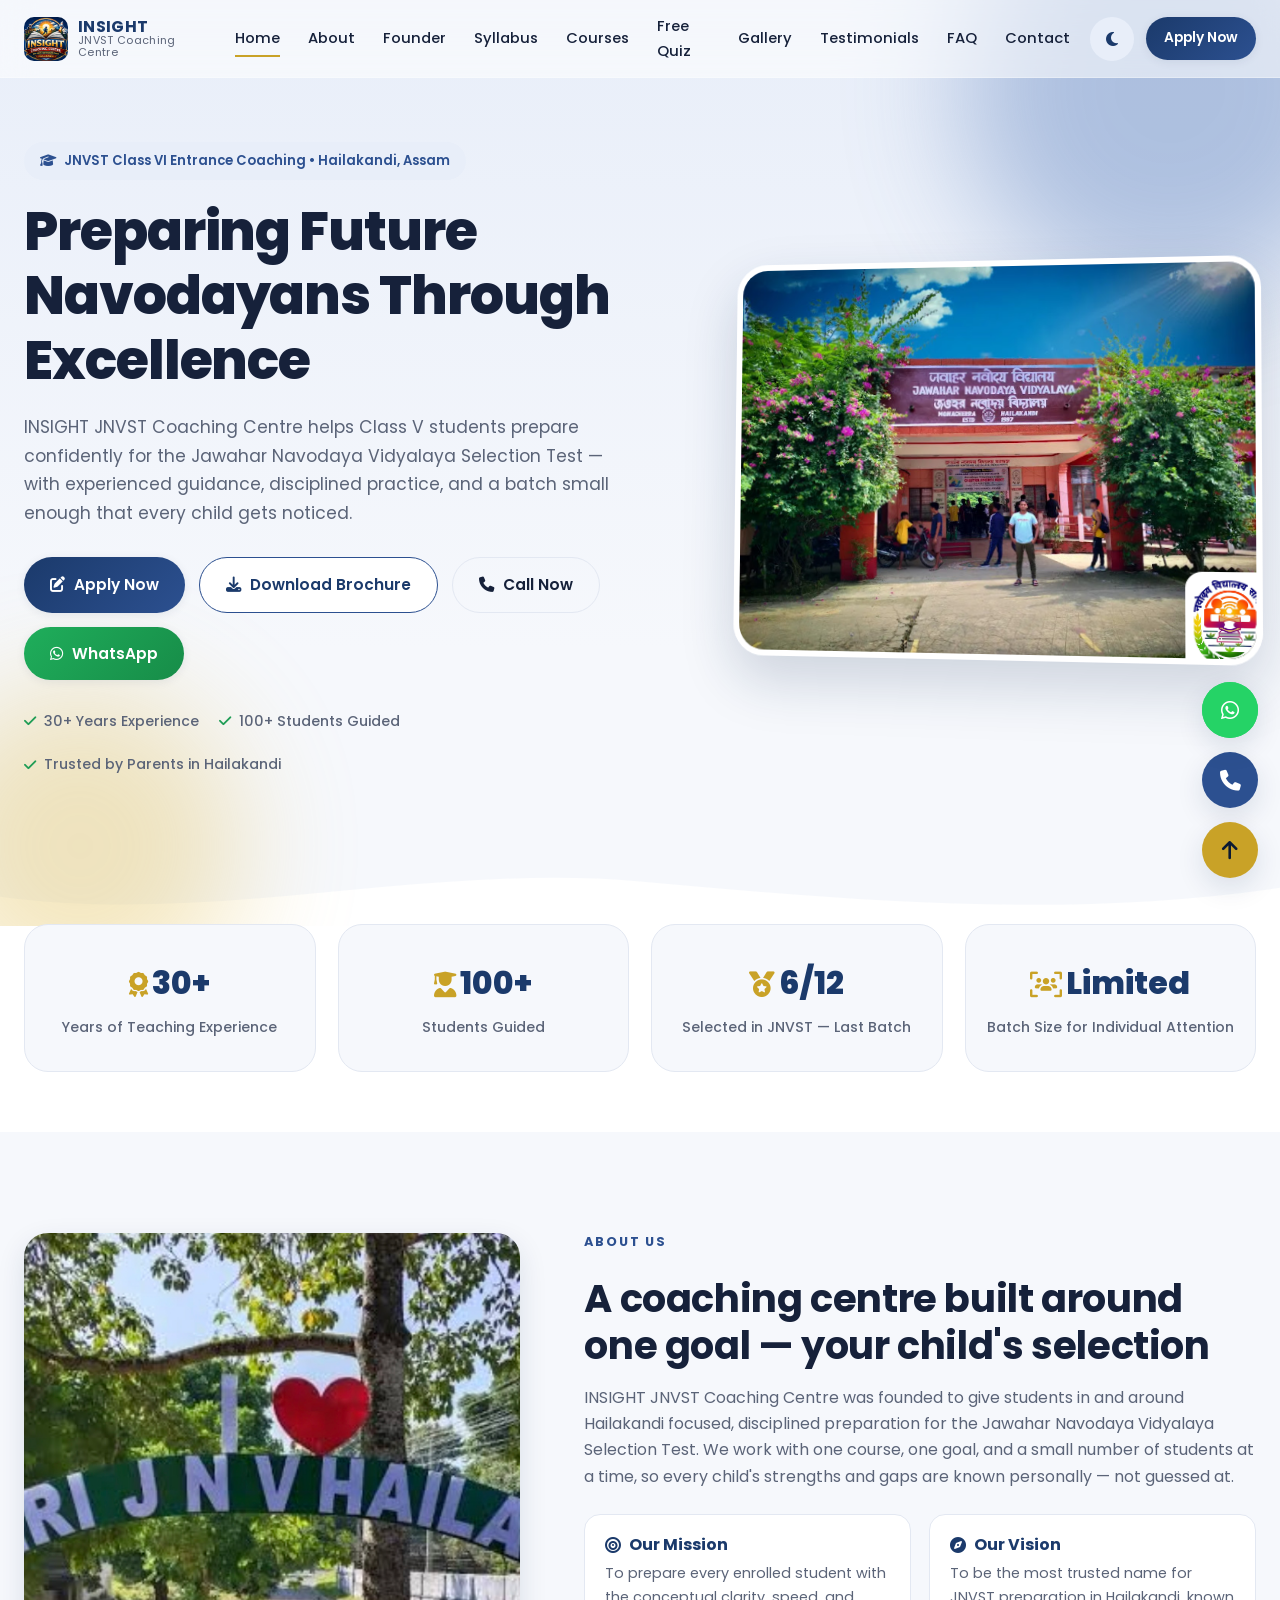
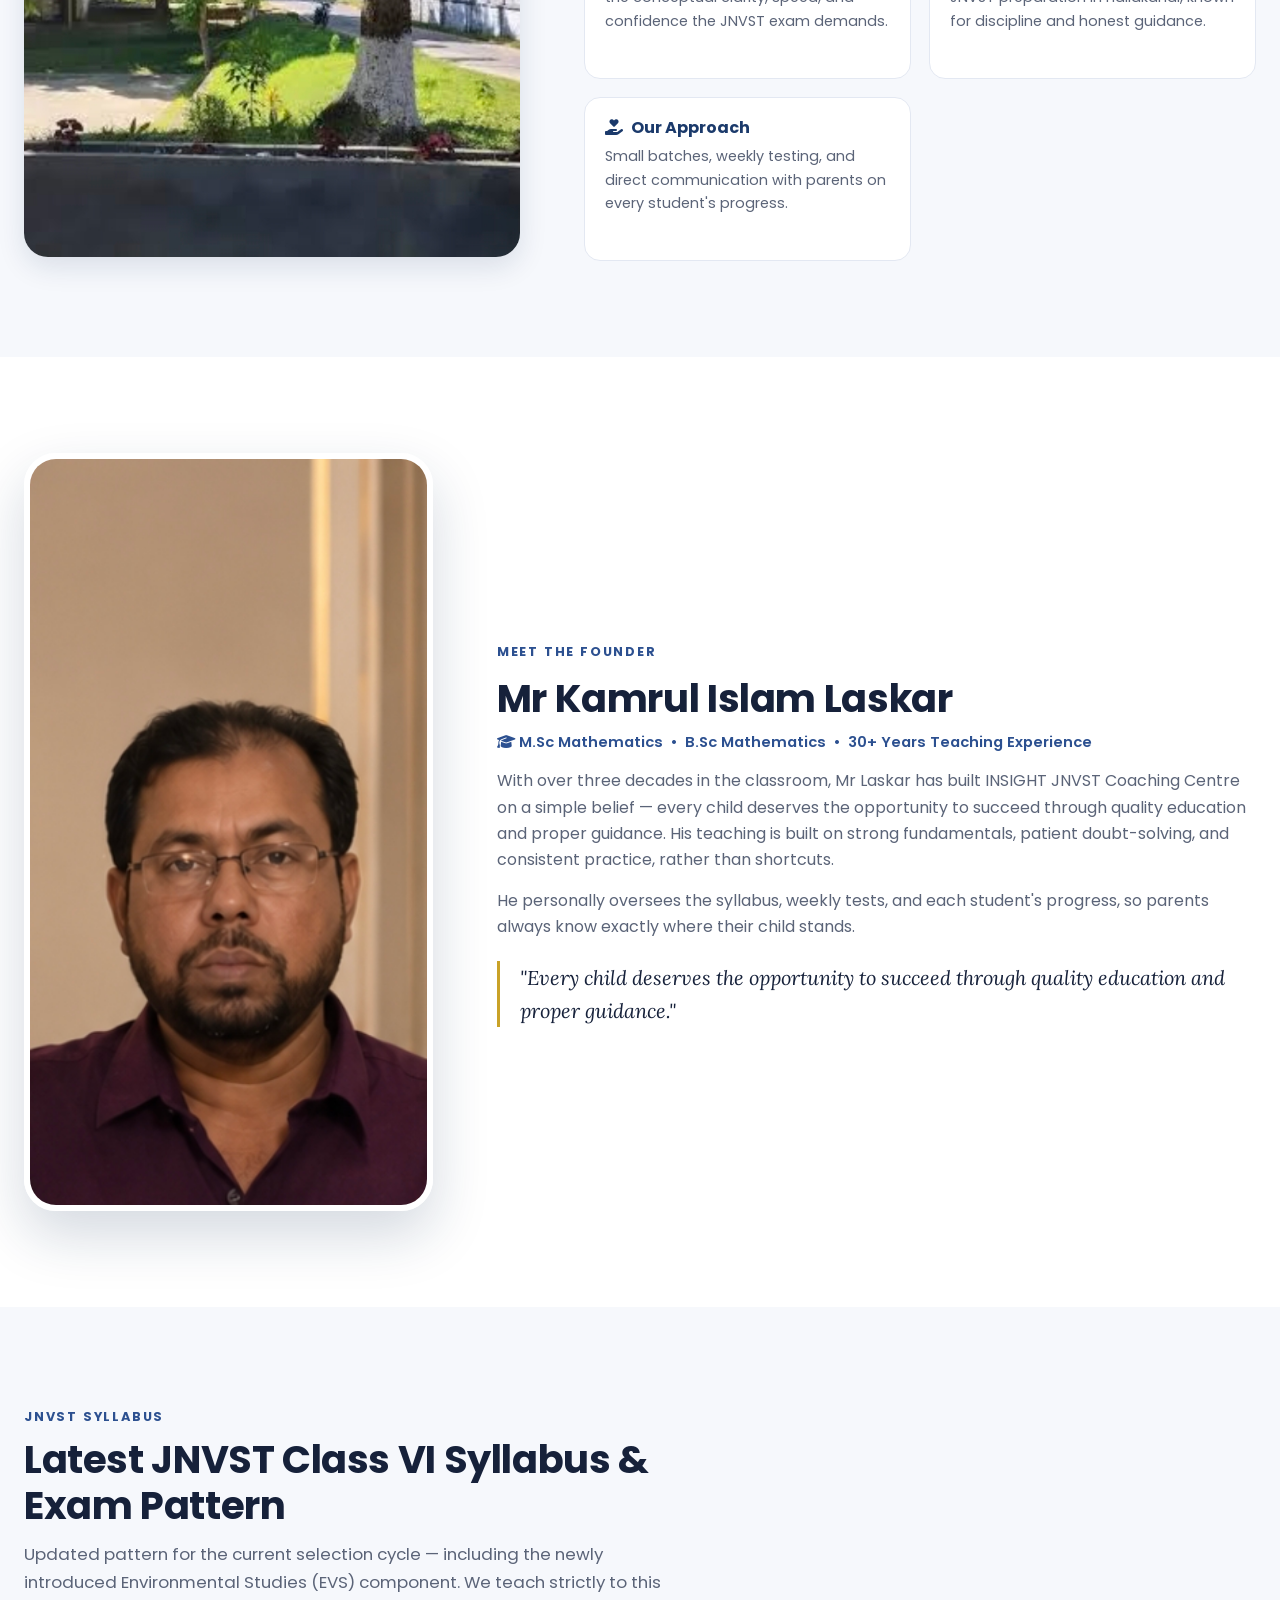
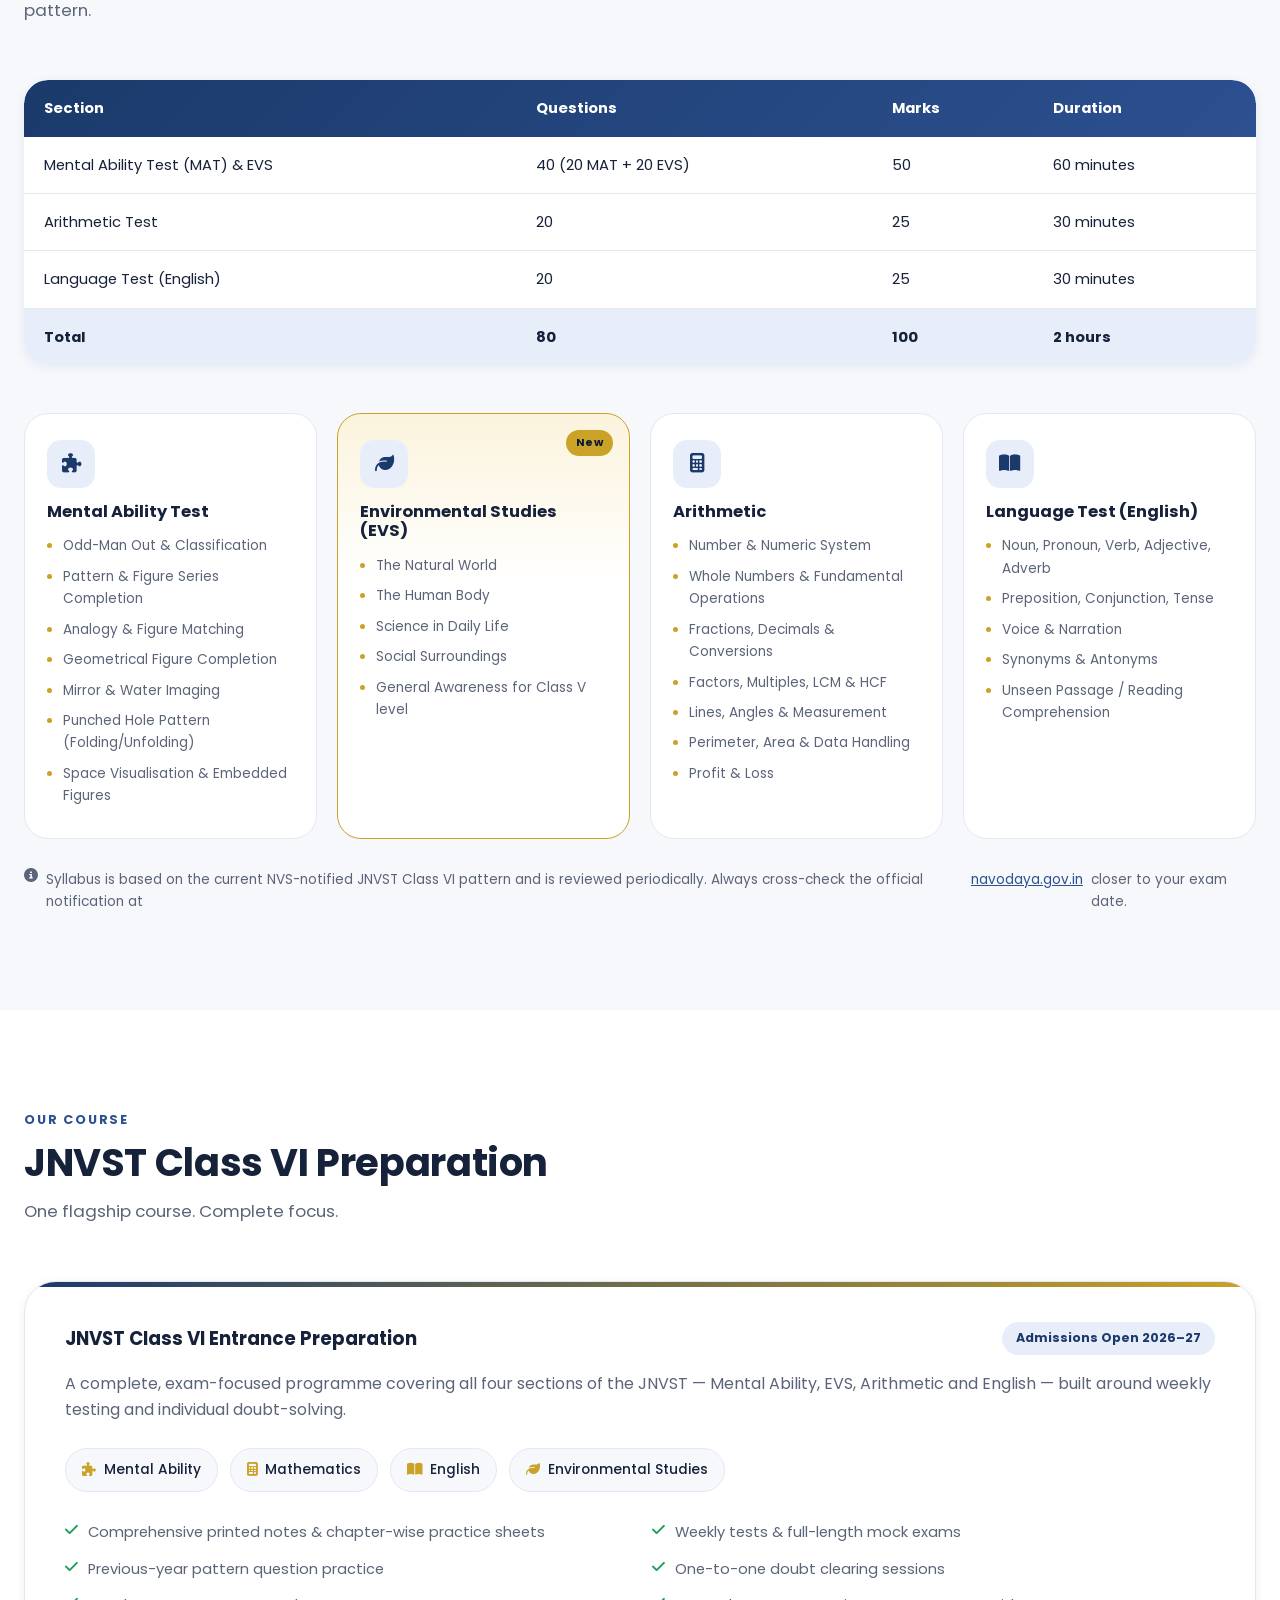
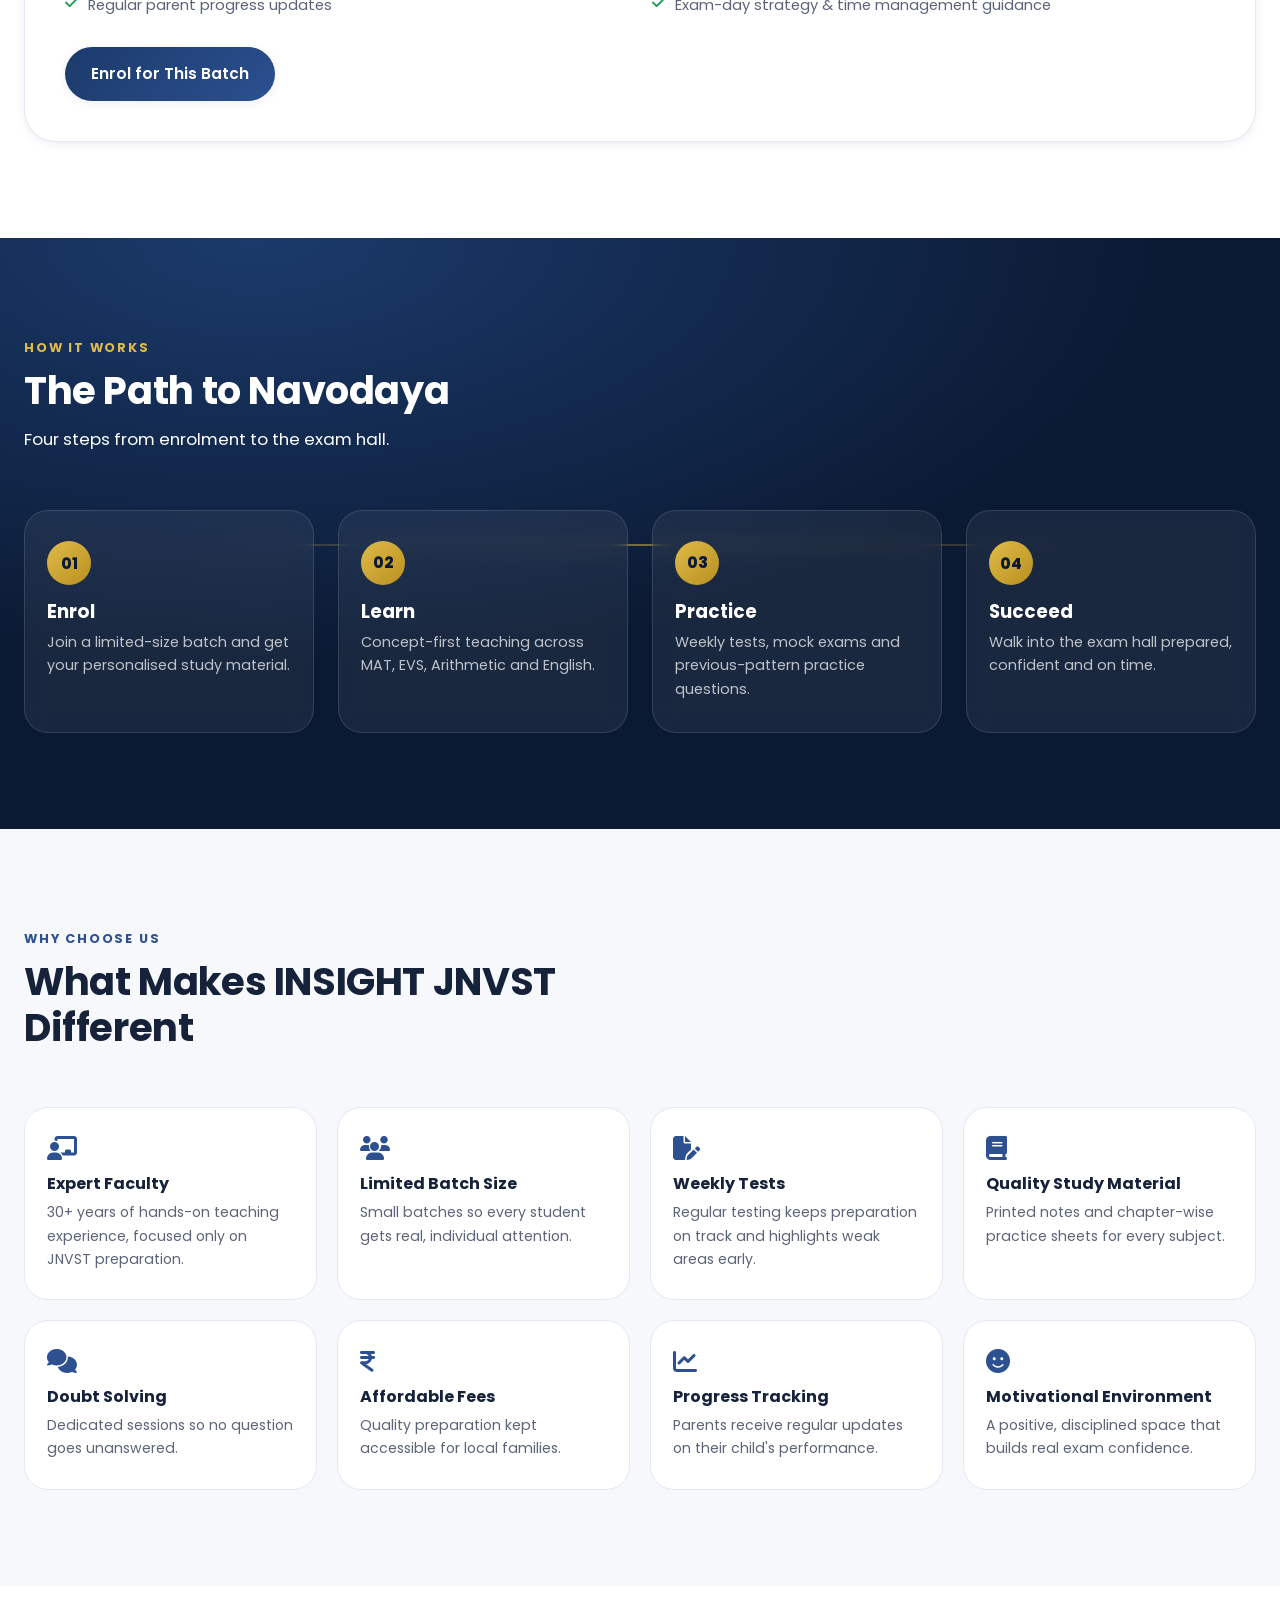
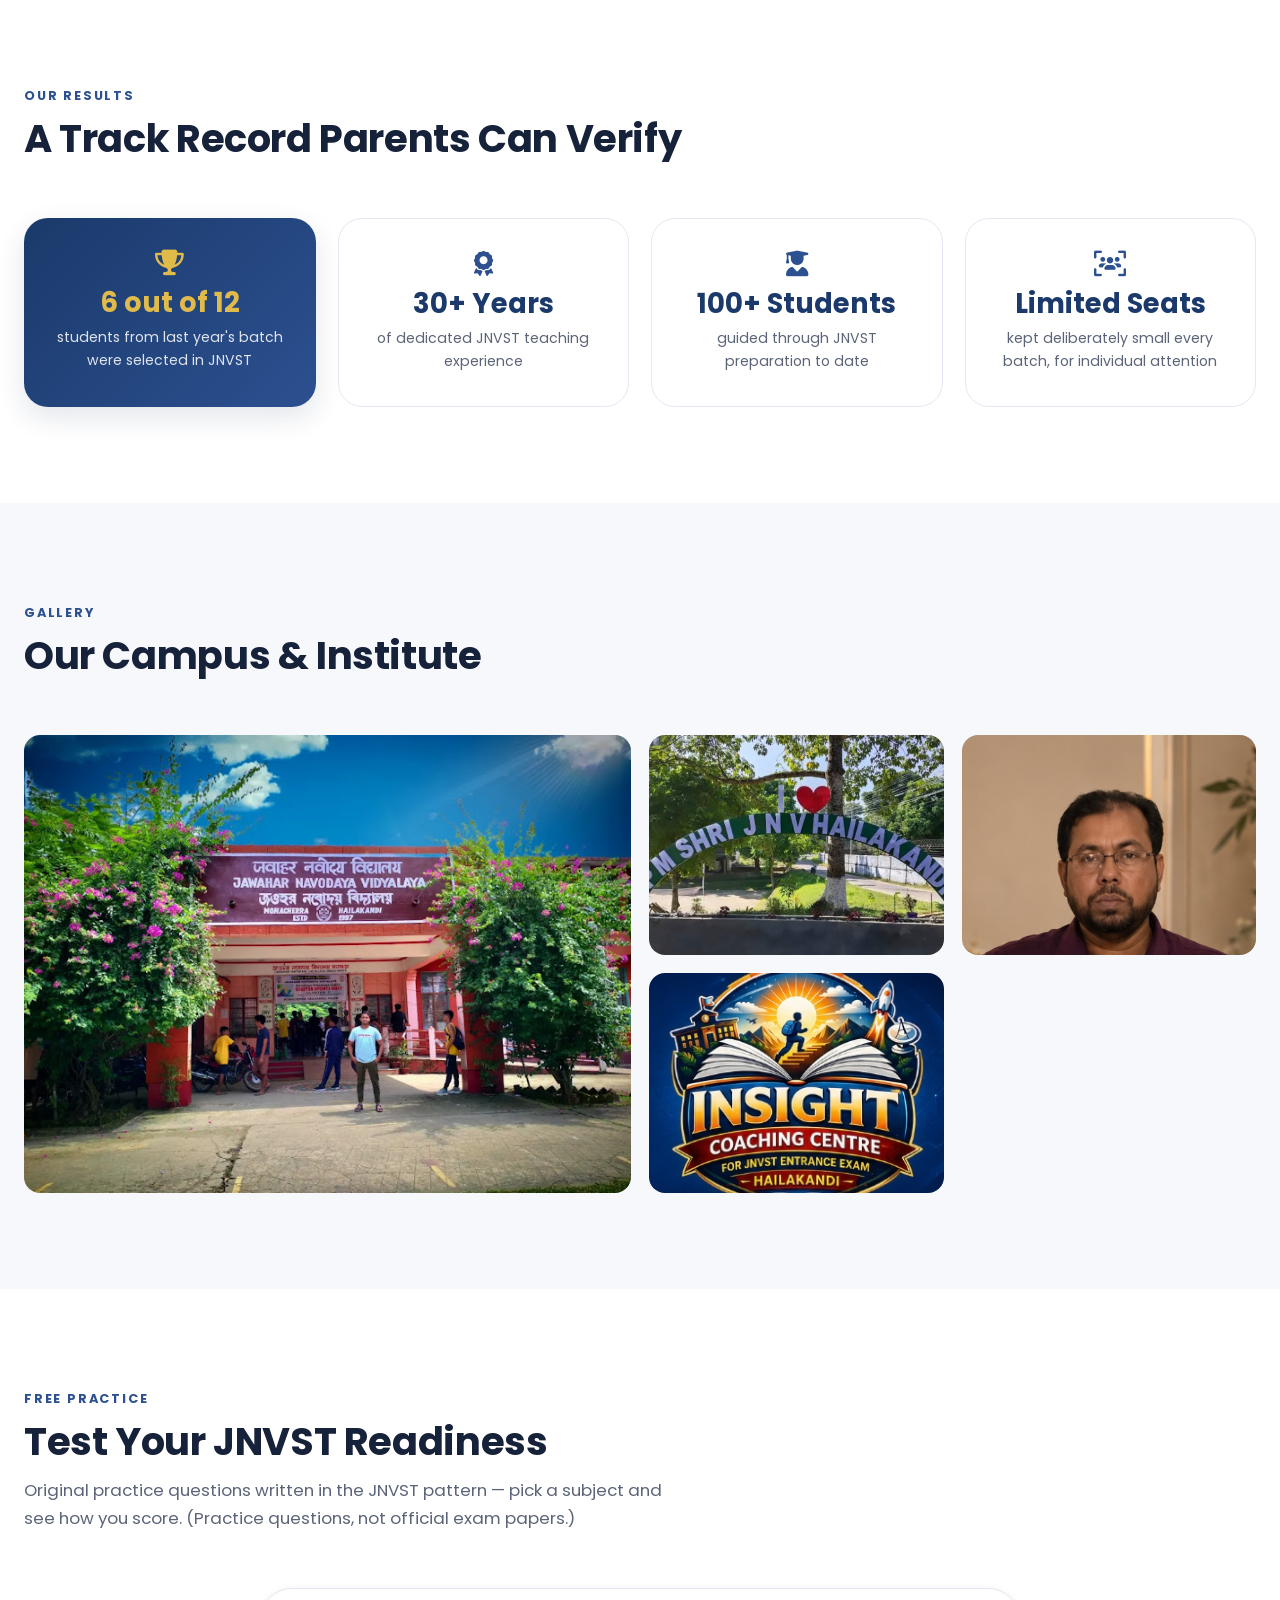
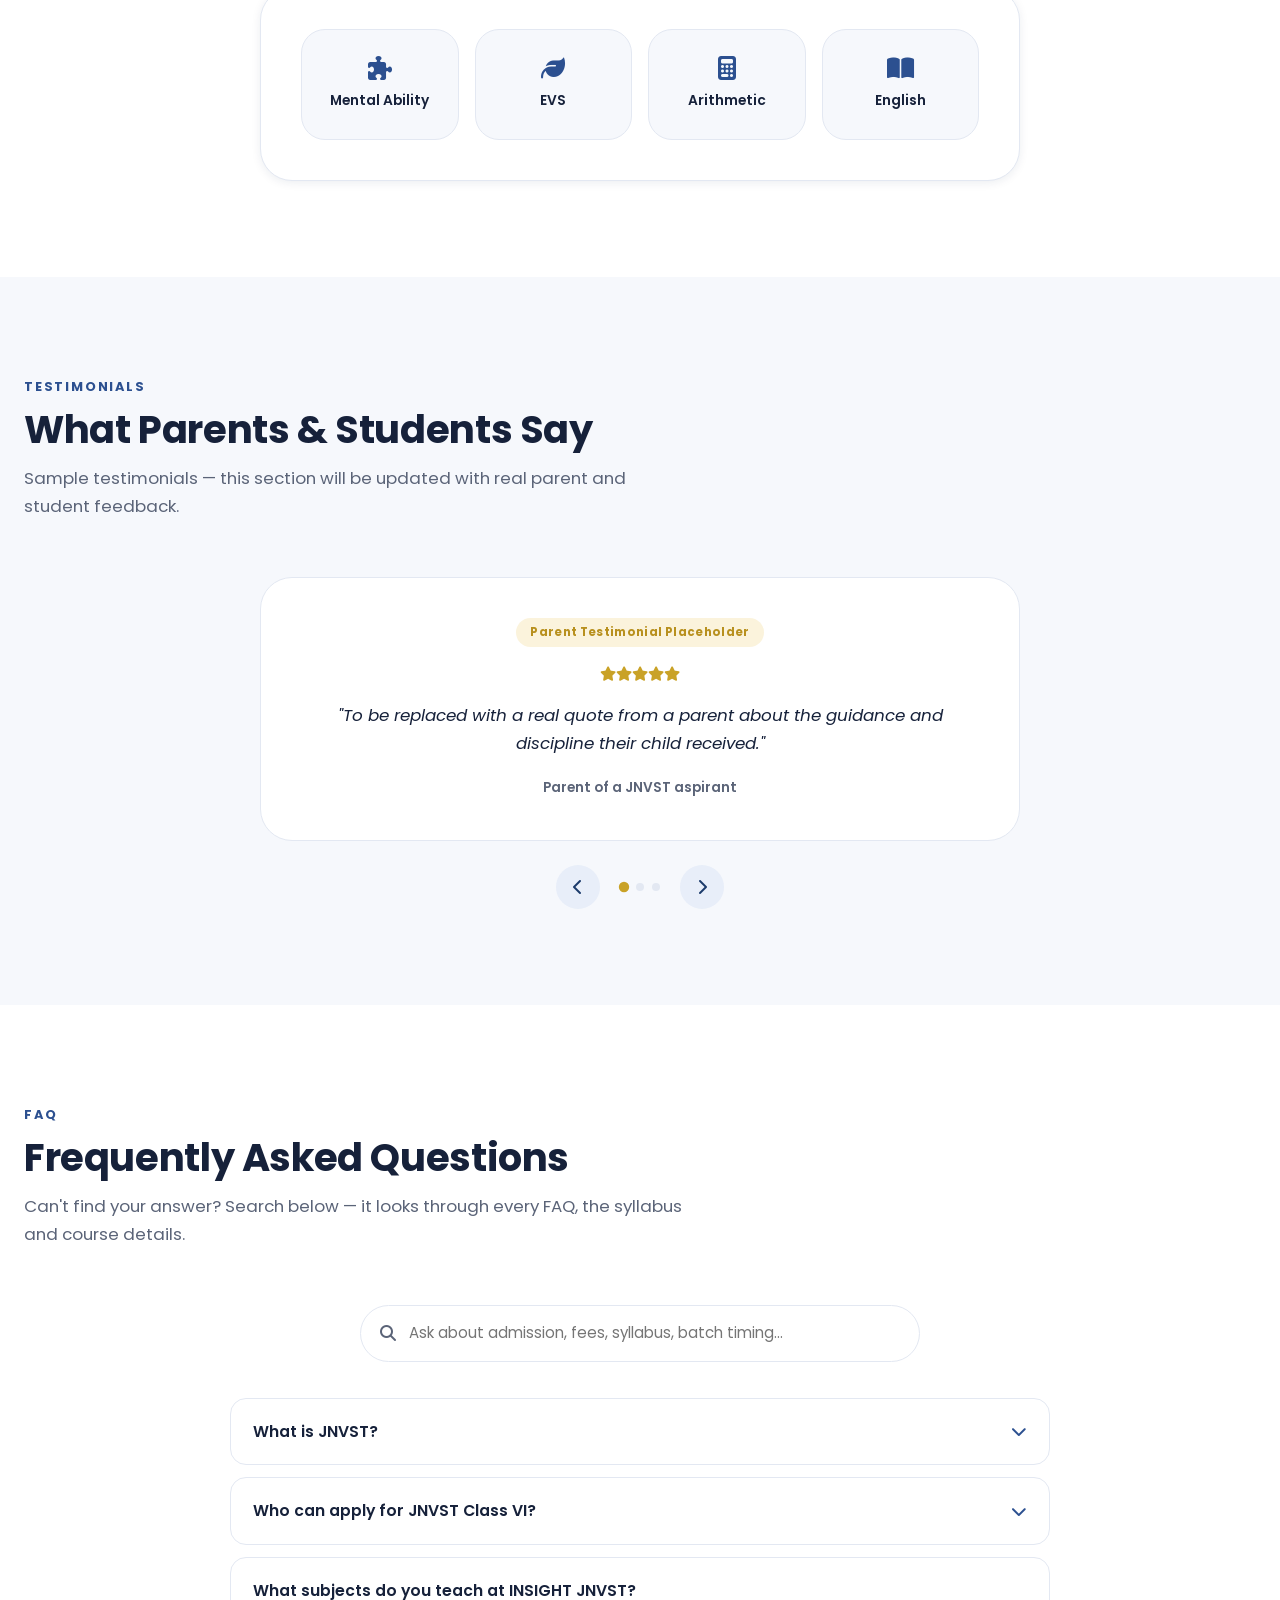
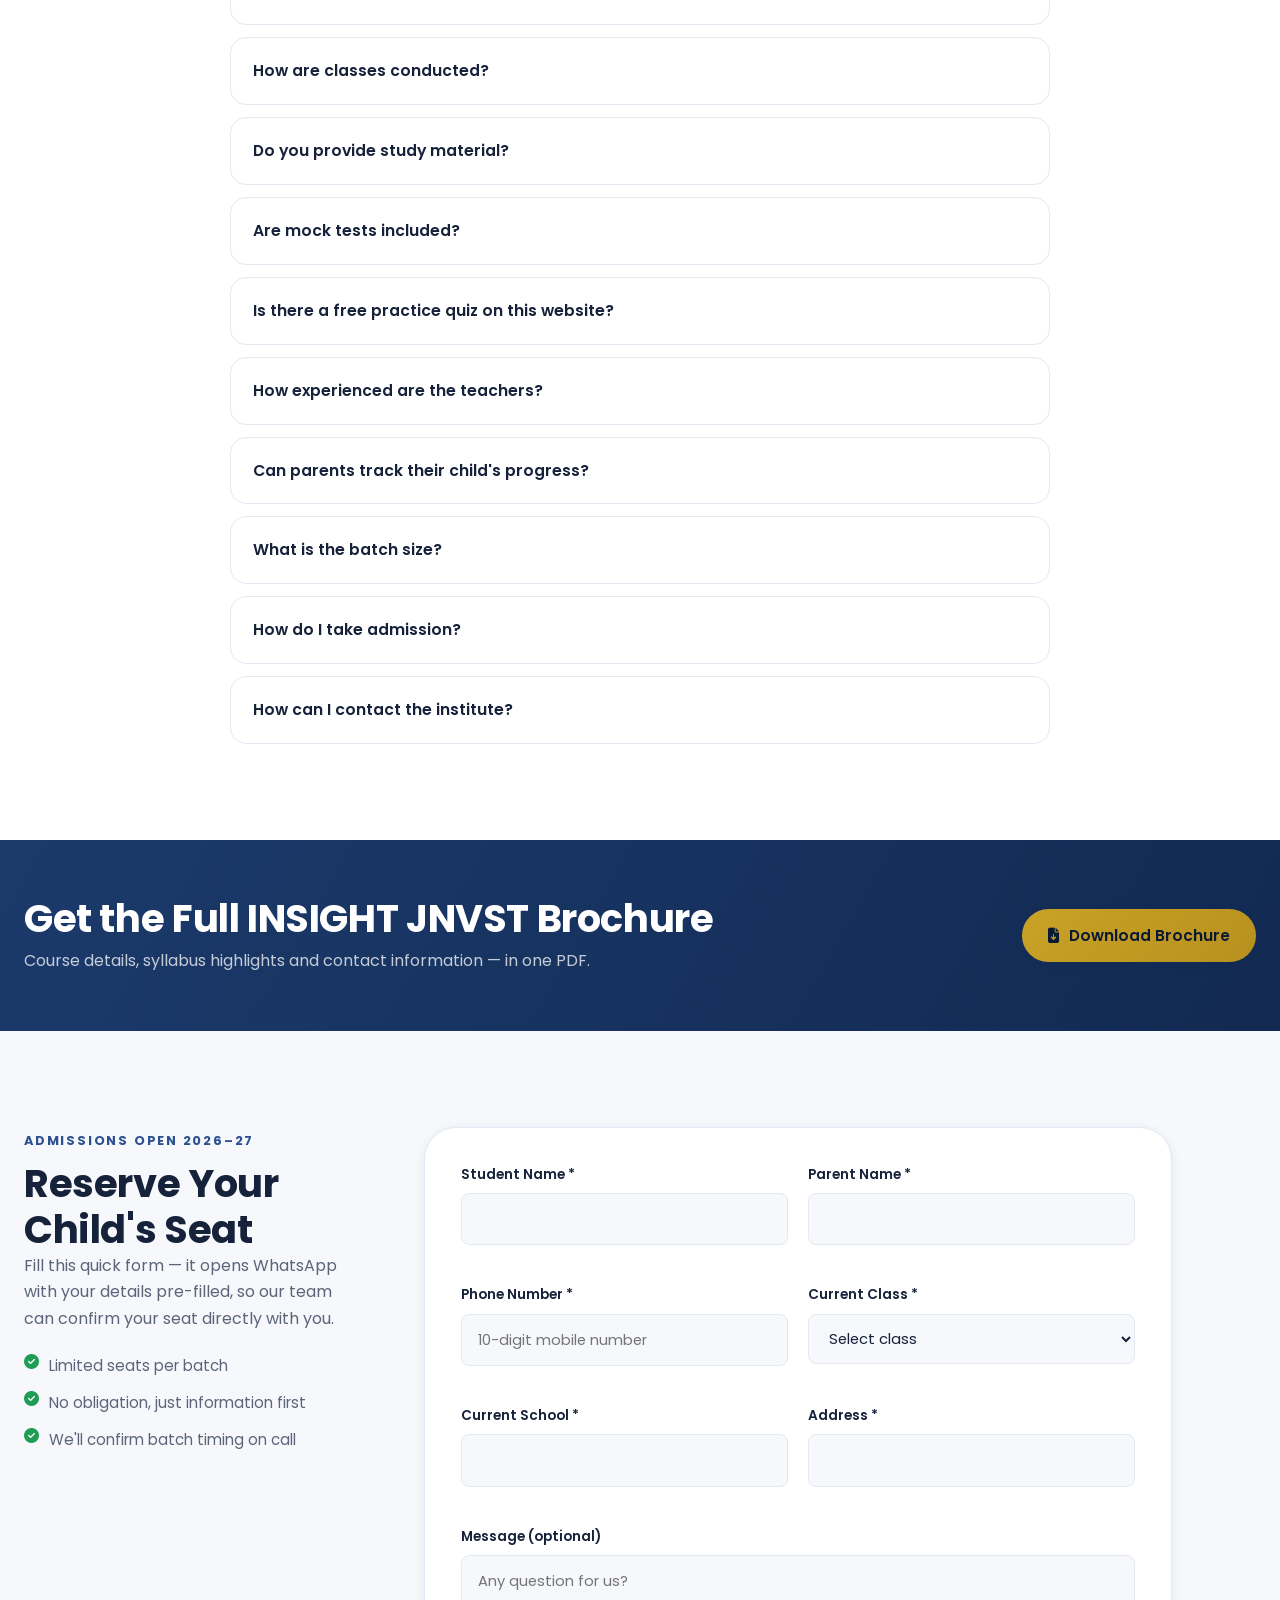
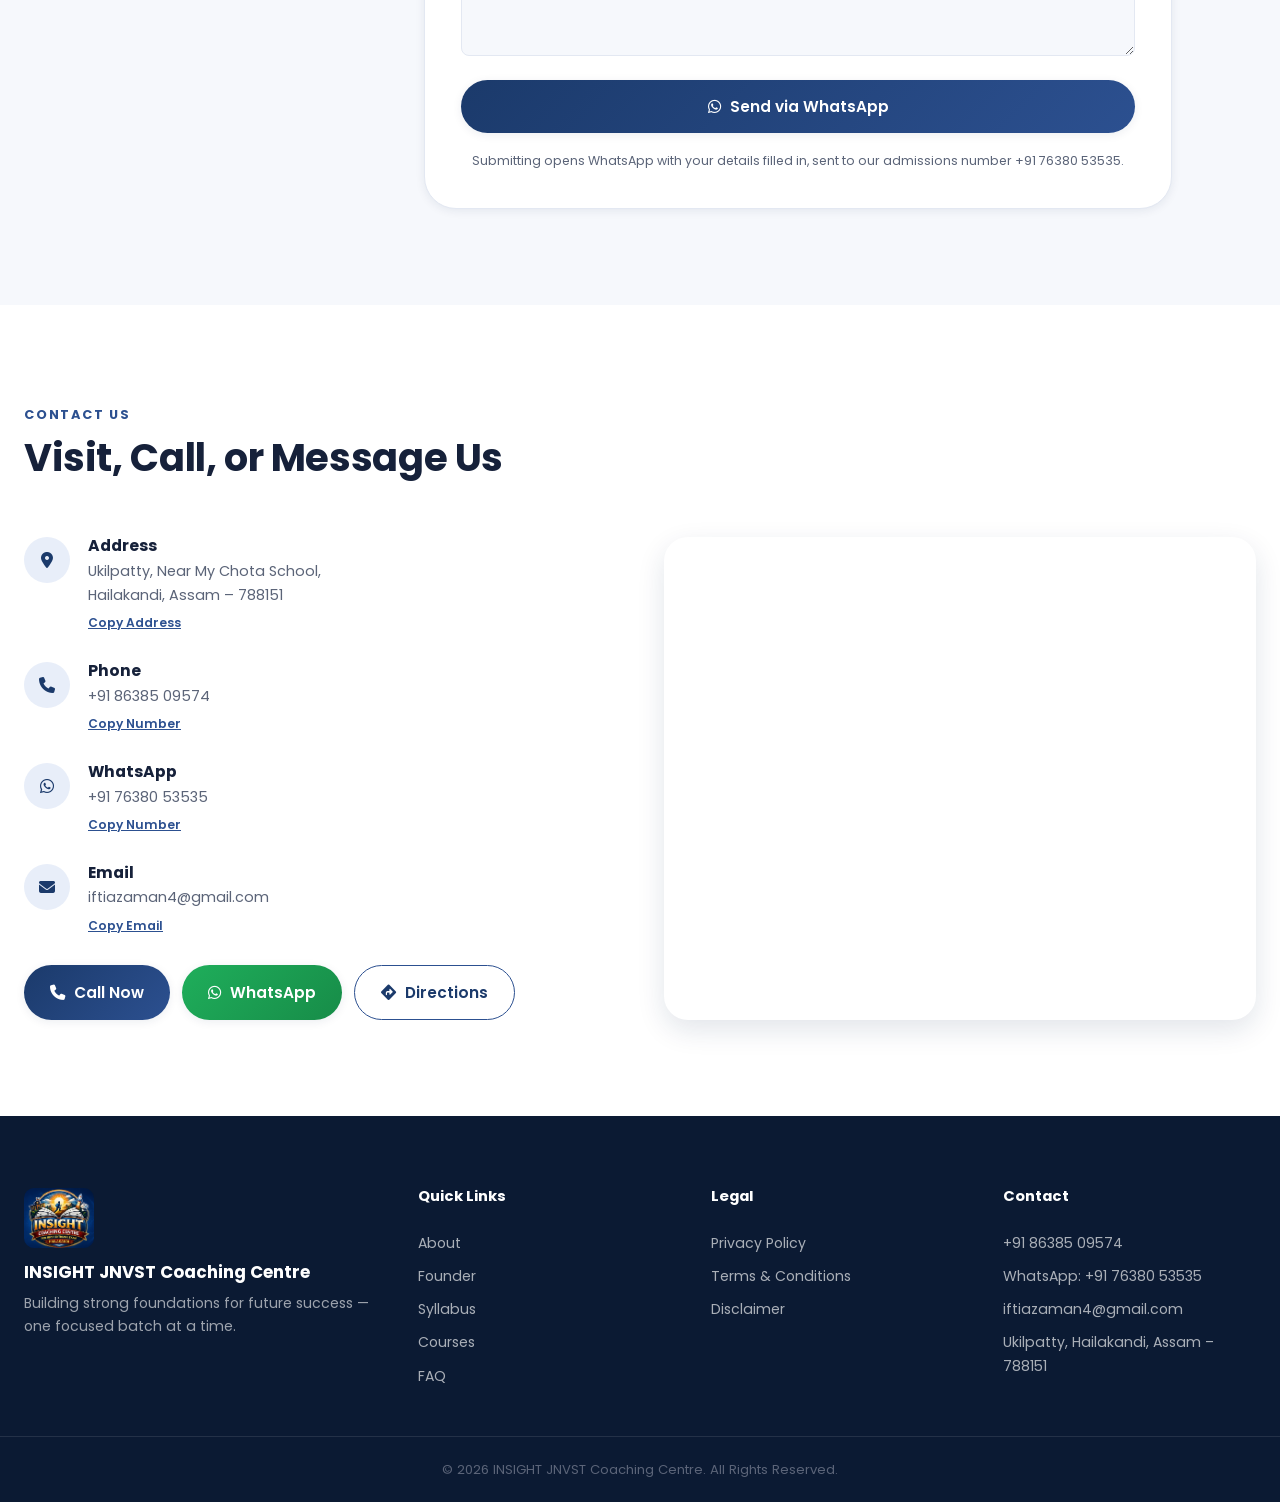
==== commit e6836b51: "Update index.html" ====
--- a/index.html
+++ b/index.html
@@ -9,14 +9,14 @@
 <meta name="author" content="INSIGHT JNVST Coaching Centre">
 <meta name="robots" content="index, follow">
 <meta name="theme-color" content="#122a52">
-<link rel="canonical" href="https://your-username.github.io/insight-jnvst/">
+<link rel="canonical" href="https://insight-jnvst.github.io/insight-jnvst/">
 
 <!-- Open Graph -->
 <meta property="og:type" content="website">
 <meta property="og:title" content="INSIGHT JNVST Coaching Centre | Hailakandi, Assam">
 <meta property="og:description" content="Preparing Future Navodayans Through Excellence. JNVST Class VI entrance coaching with 30+ years of teaching experience.">
 <meta property="og:image" content="assets/images/logo.jpg">
-<meta property="og:url" content="https://your-username.github.io/insight-jnvst/">
+<meta property="og:url" content="https://insight-jnvst.github.io/insight-jnvst/">
 <meta property="og:locale" content="en_IN">
 
 <!-- Twitter Card -->
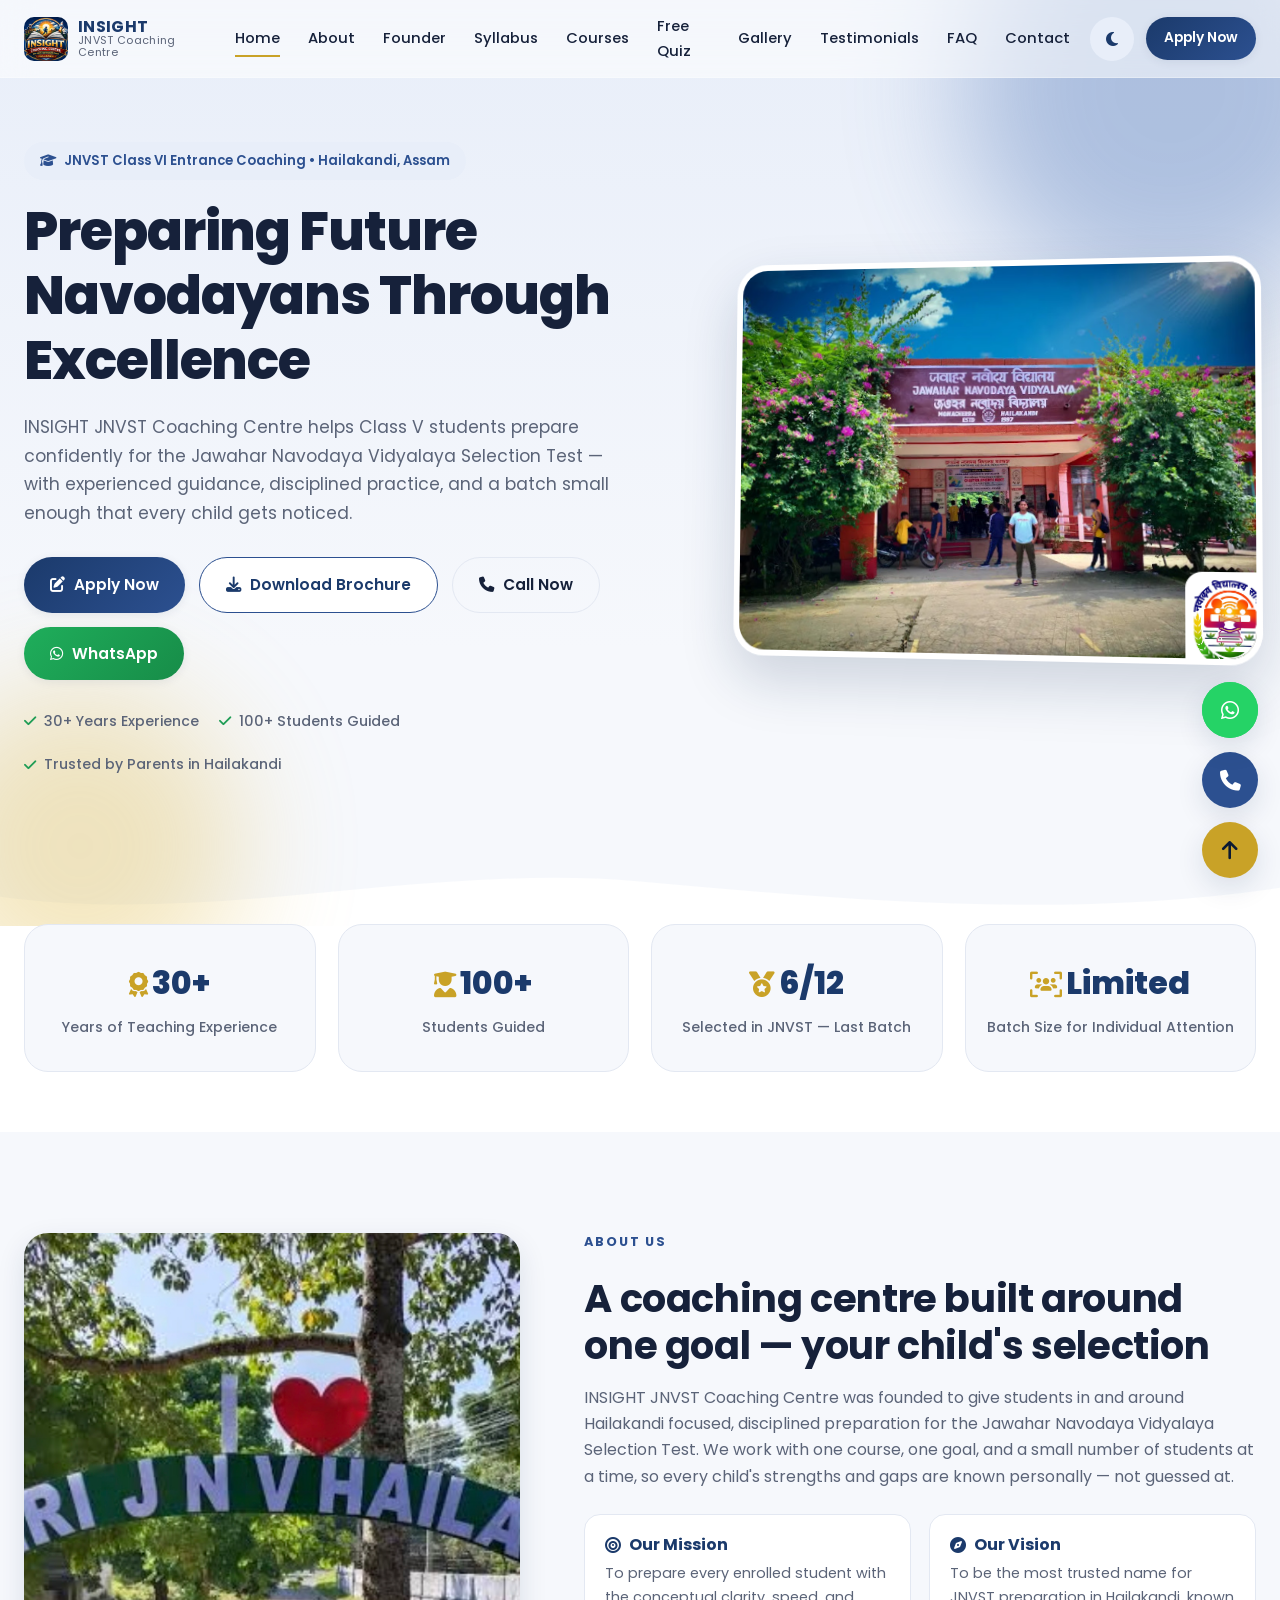
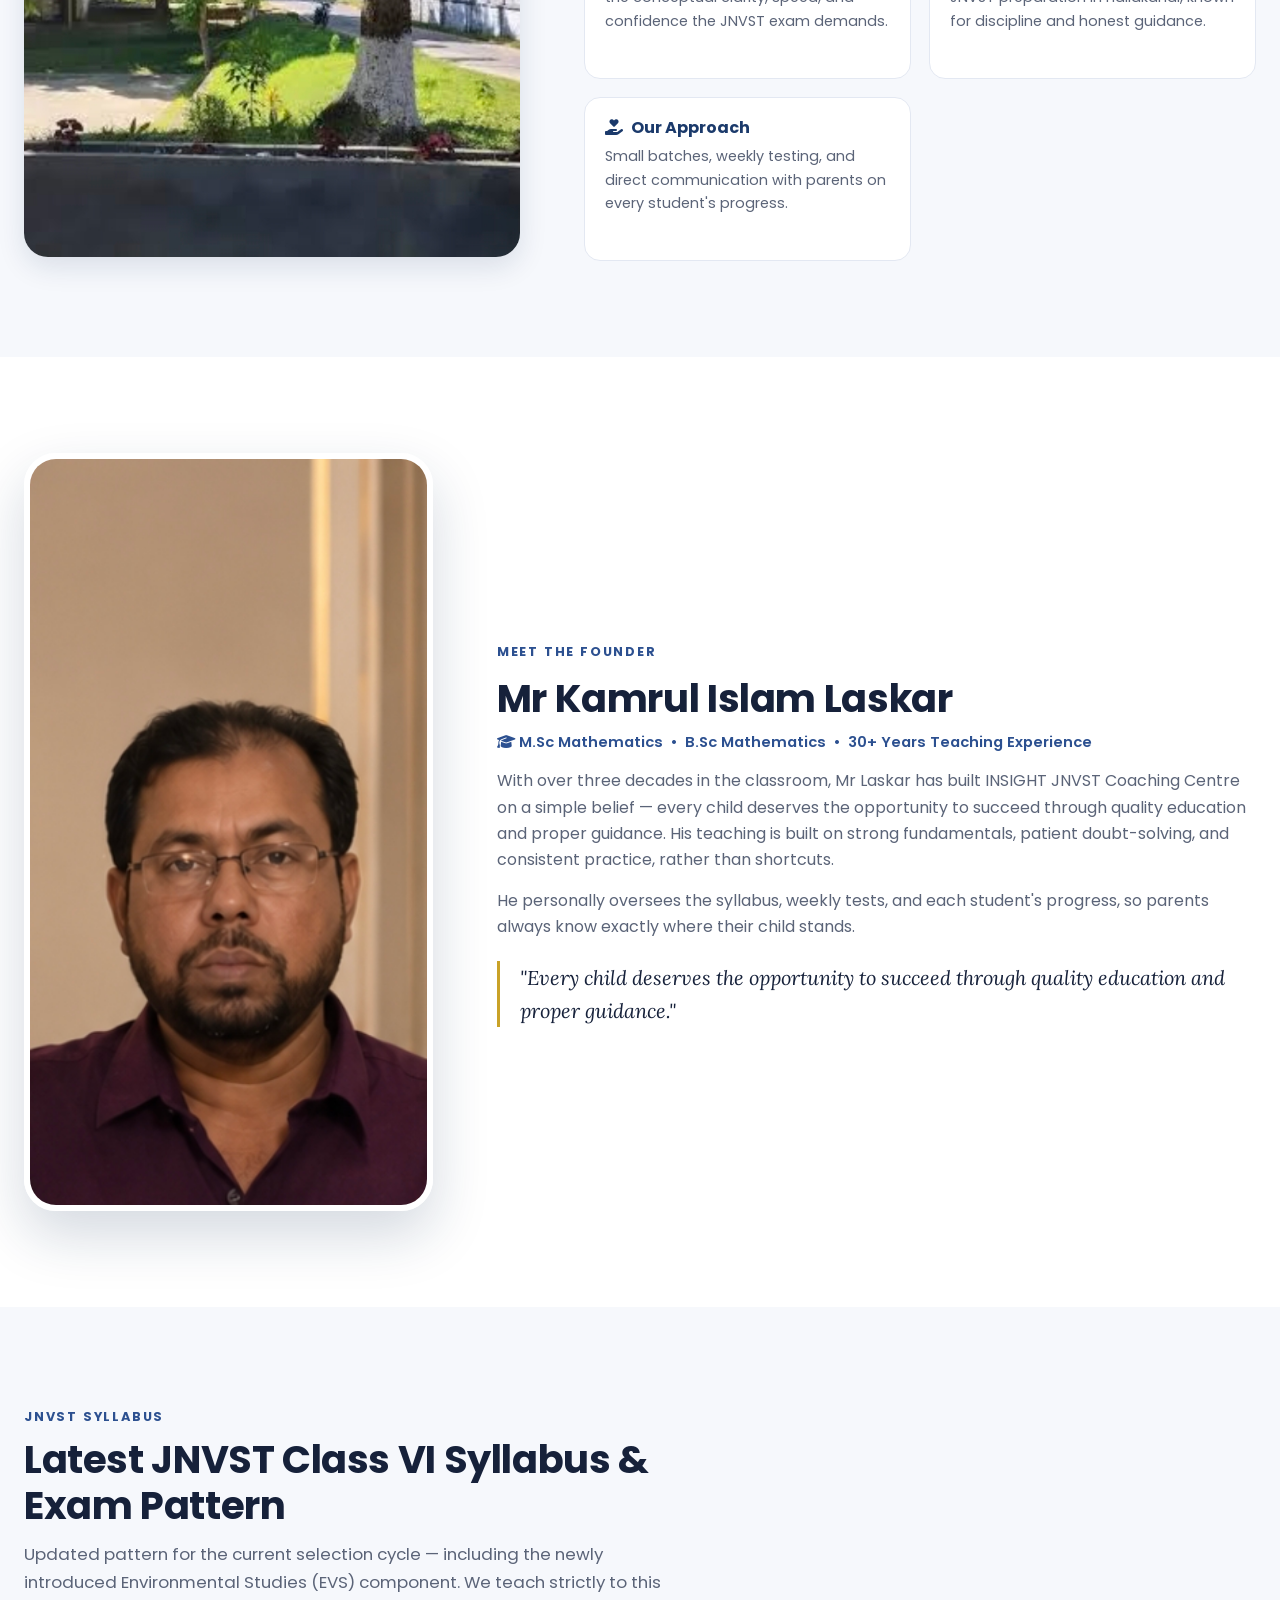
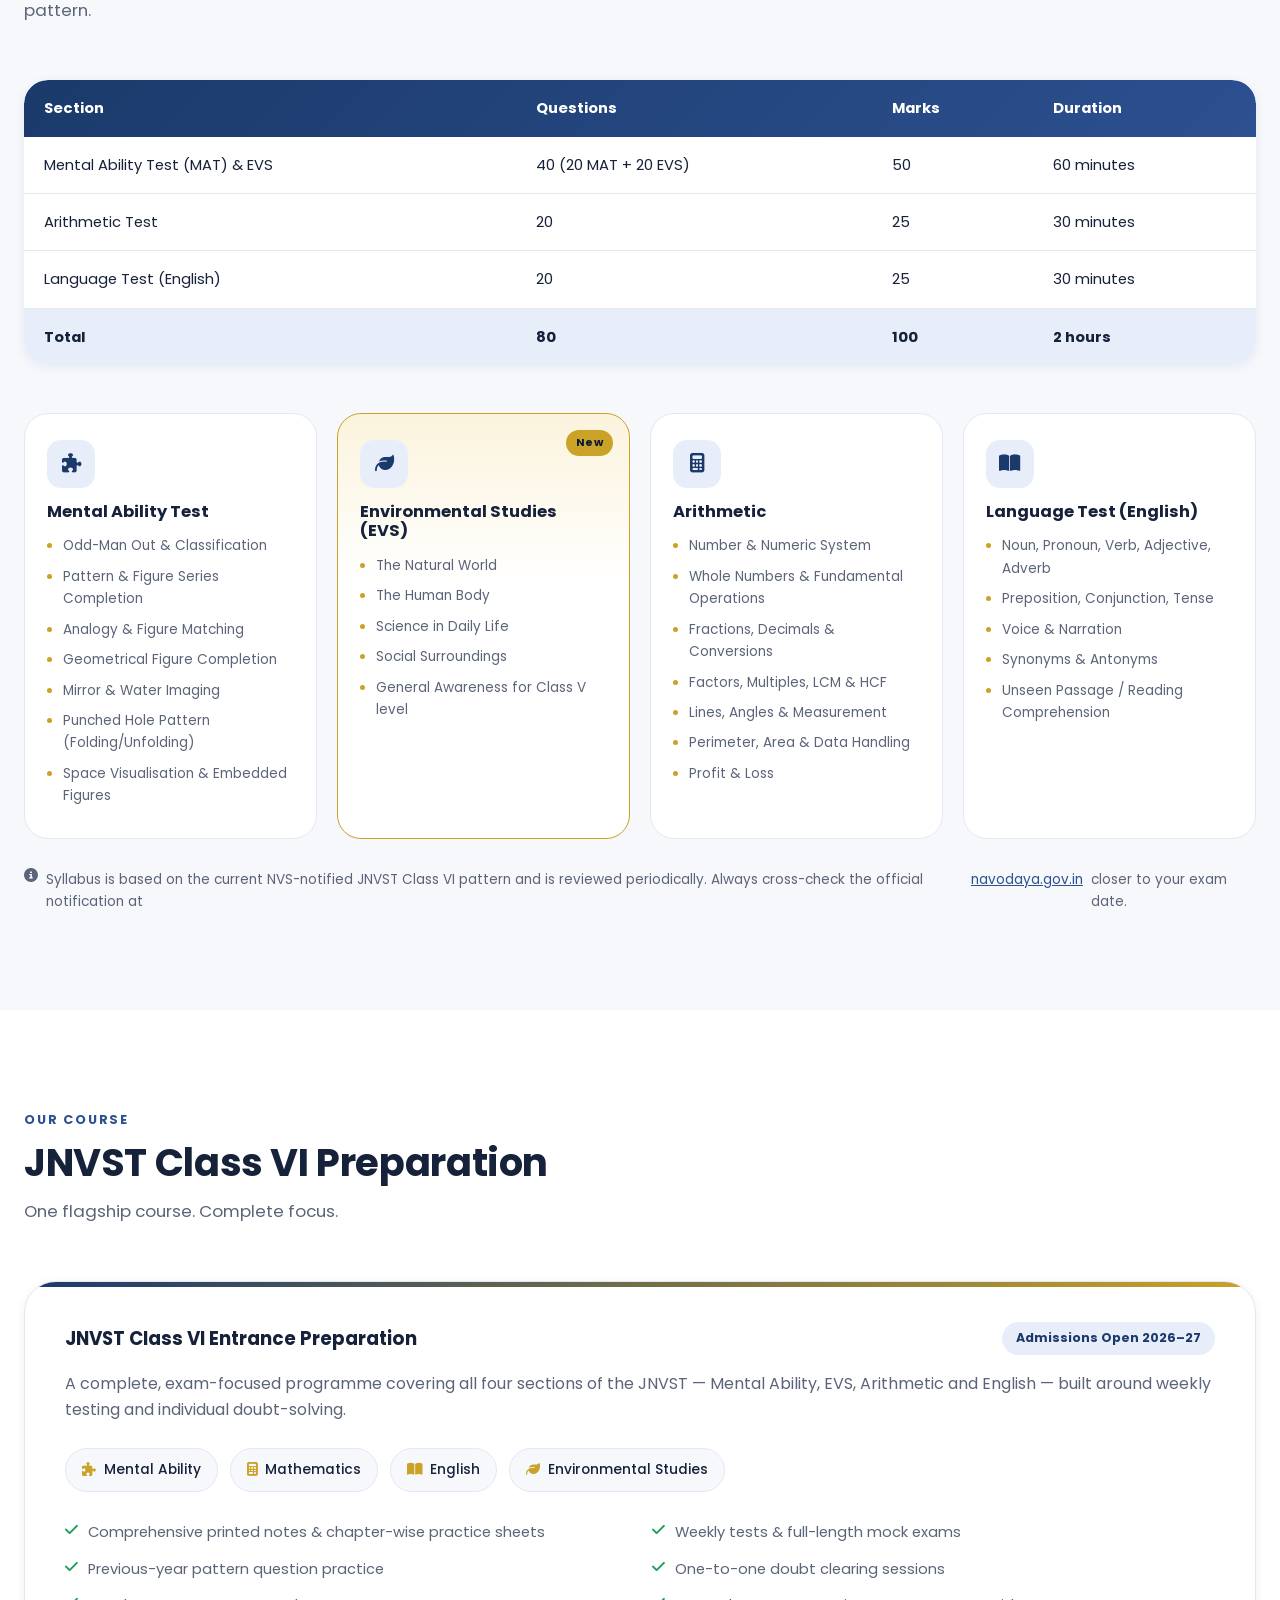
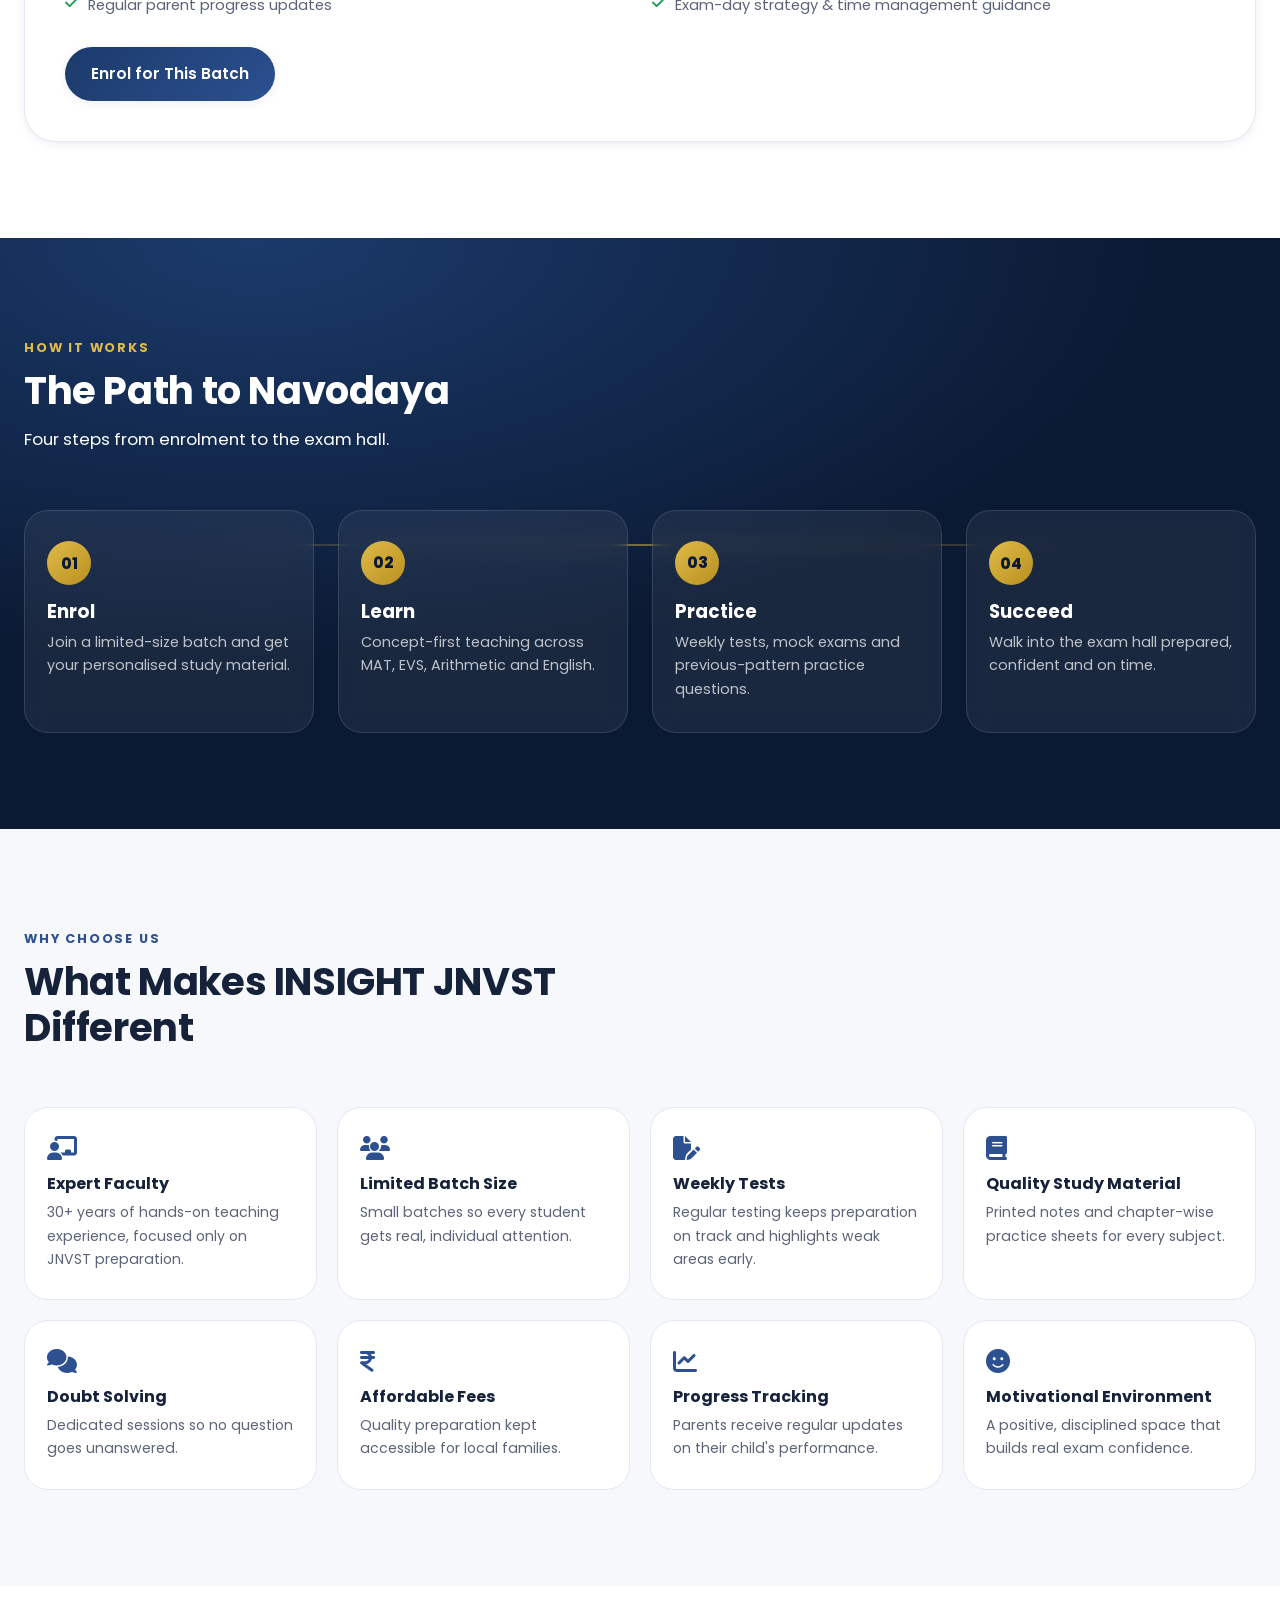
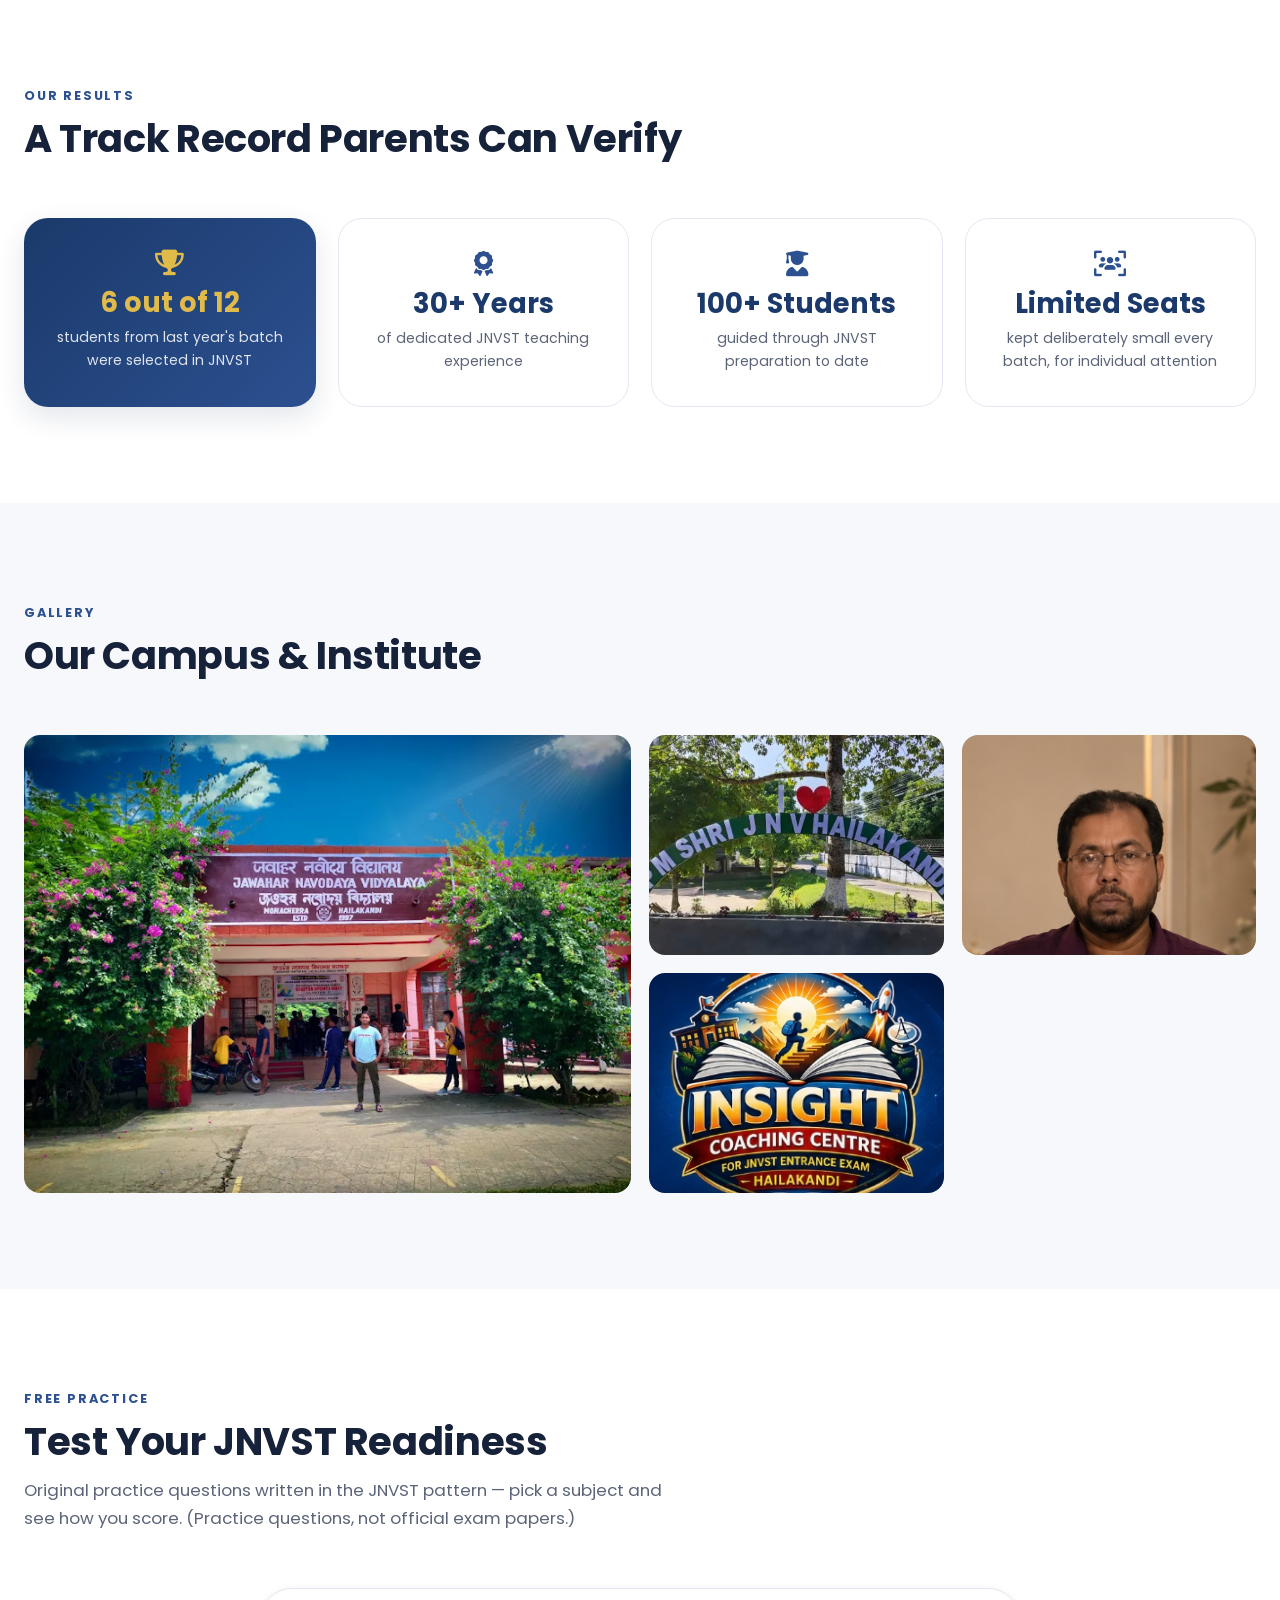
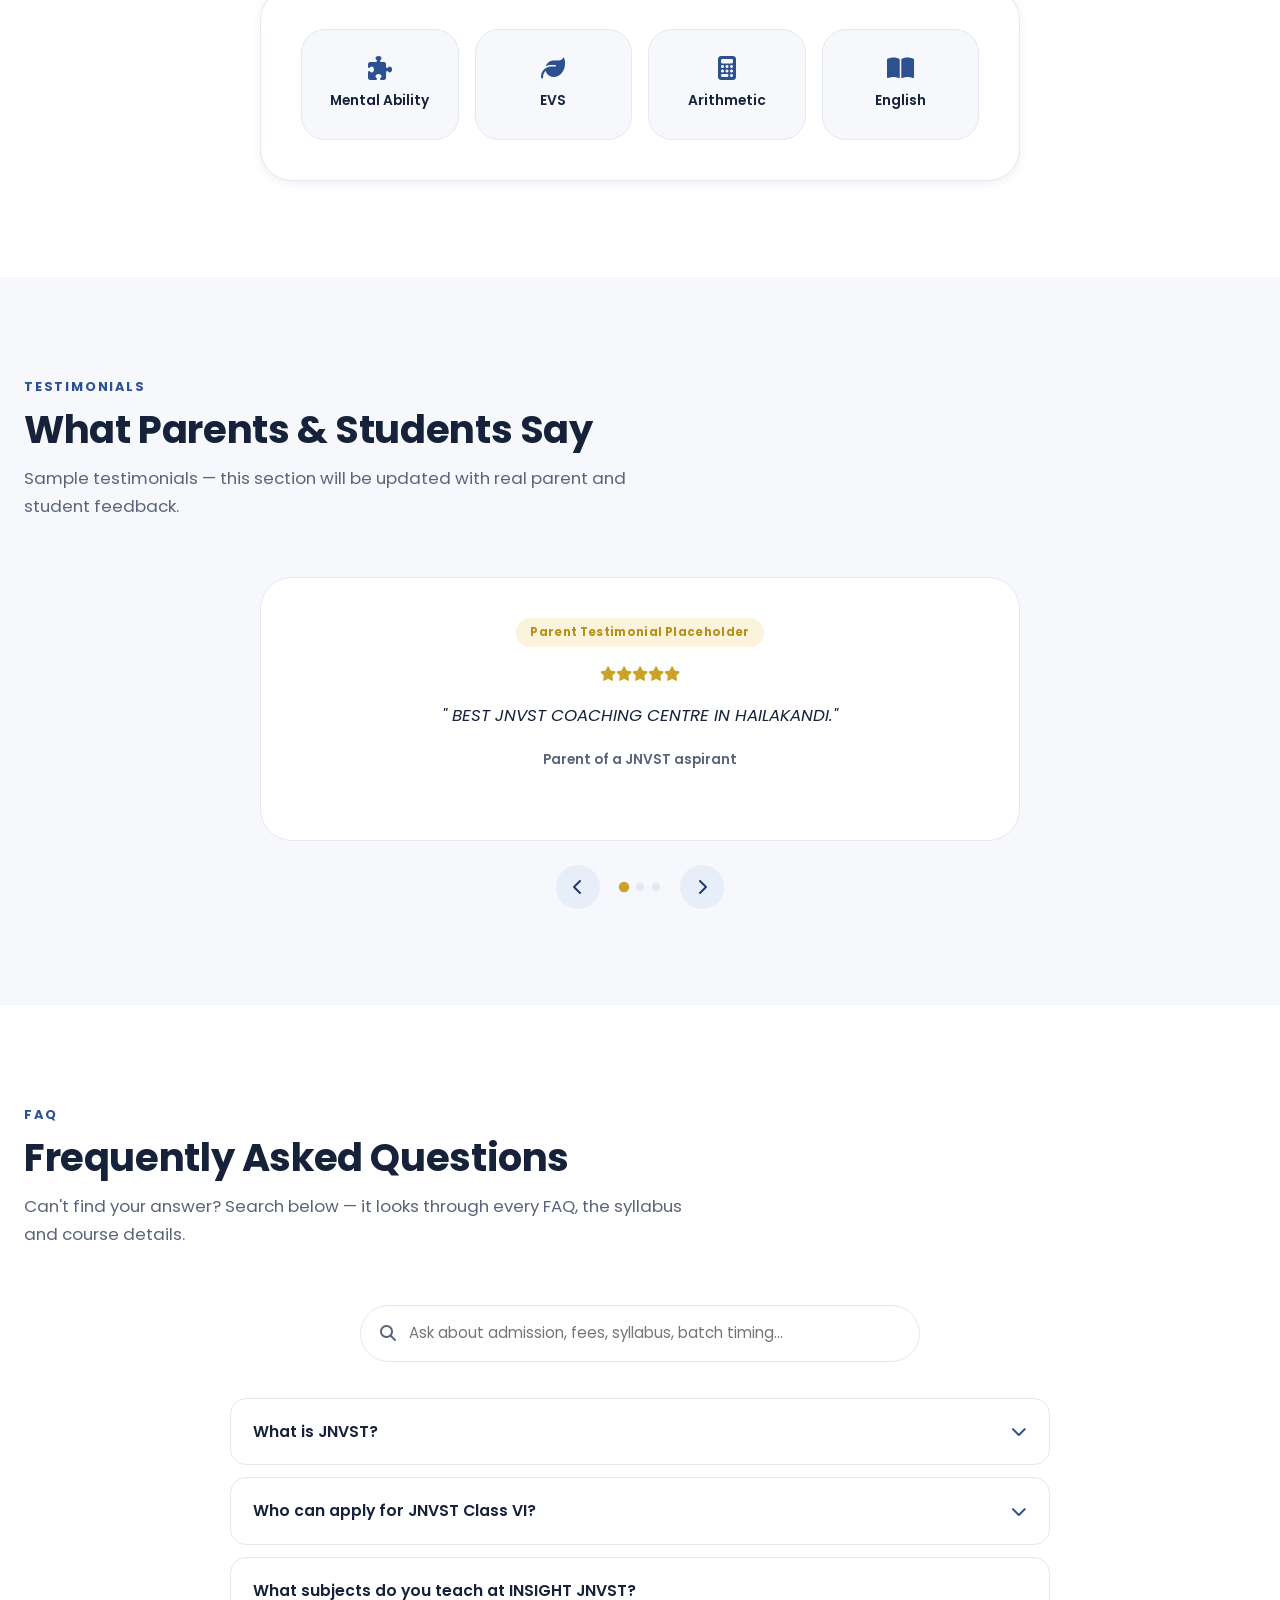
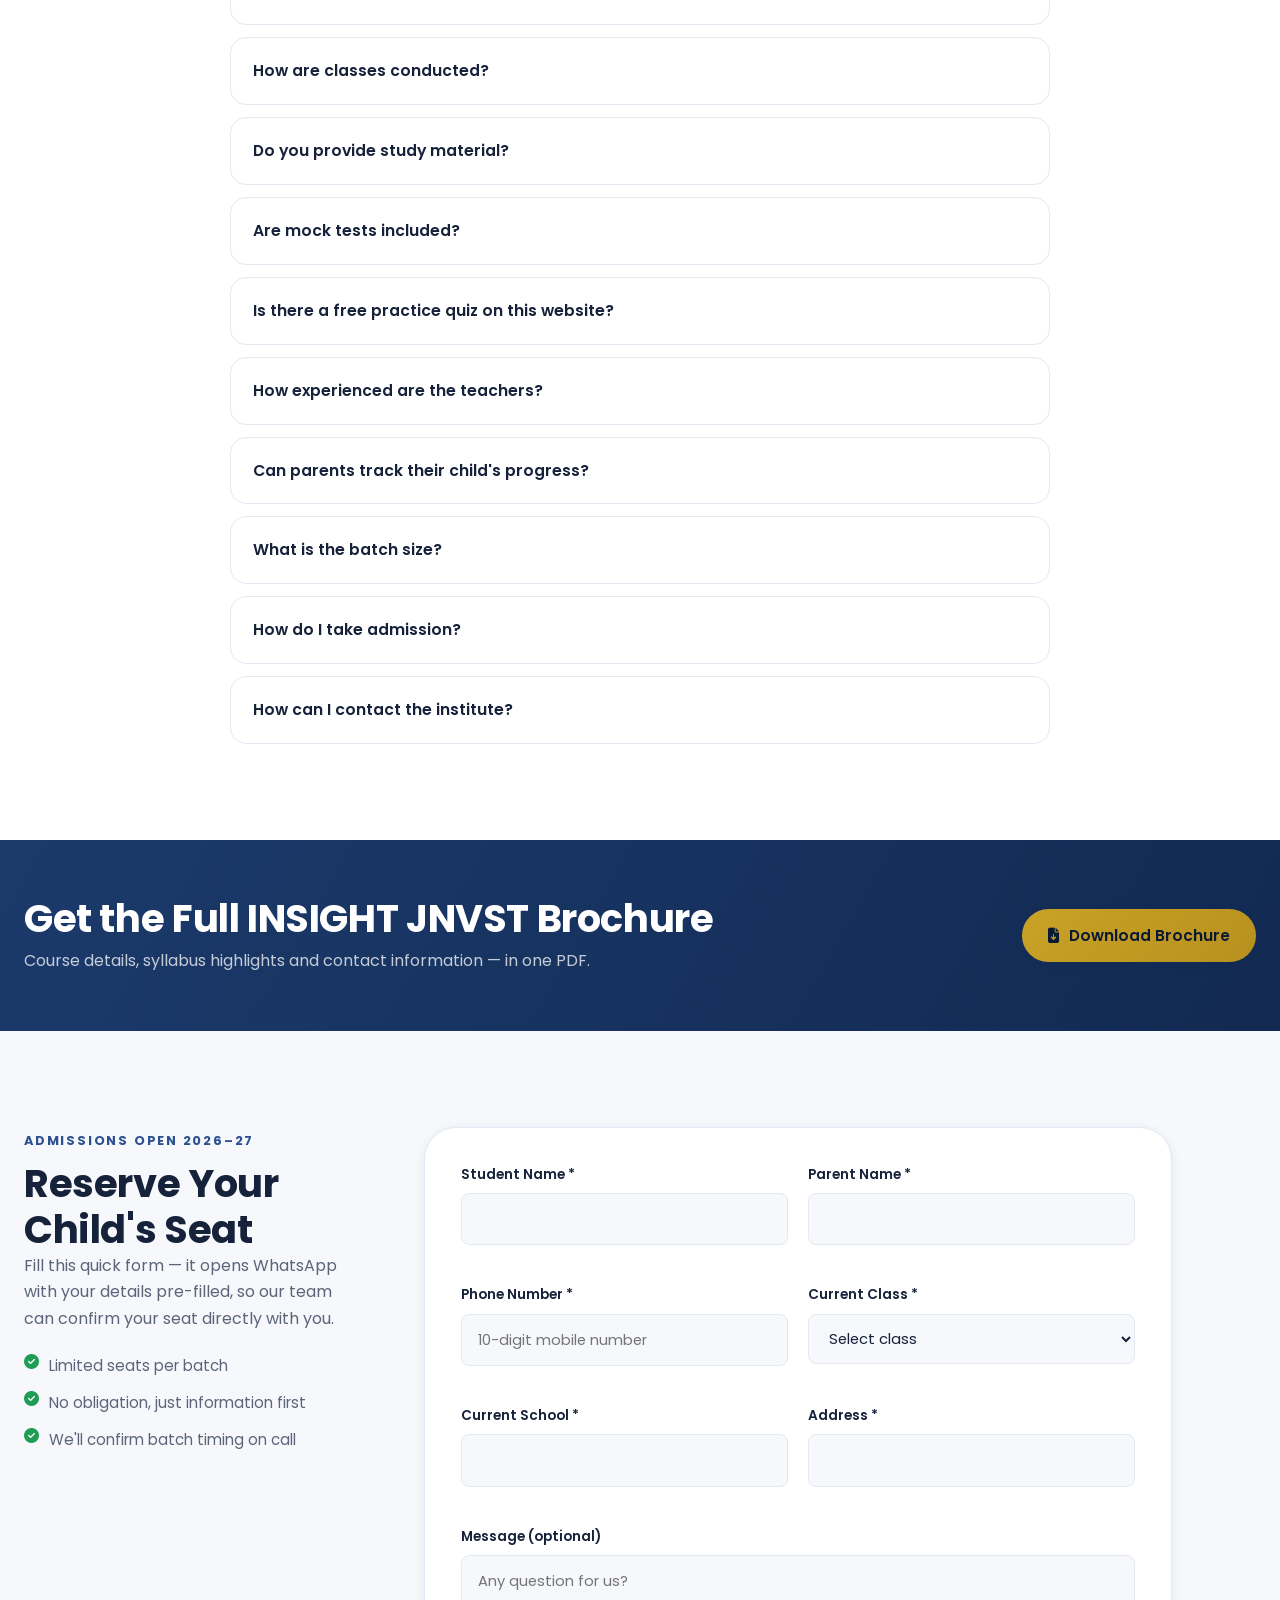
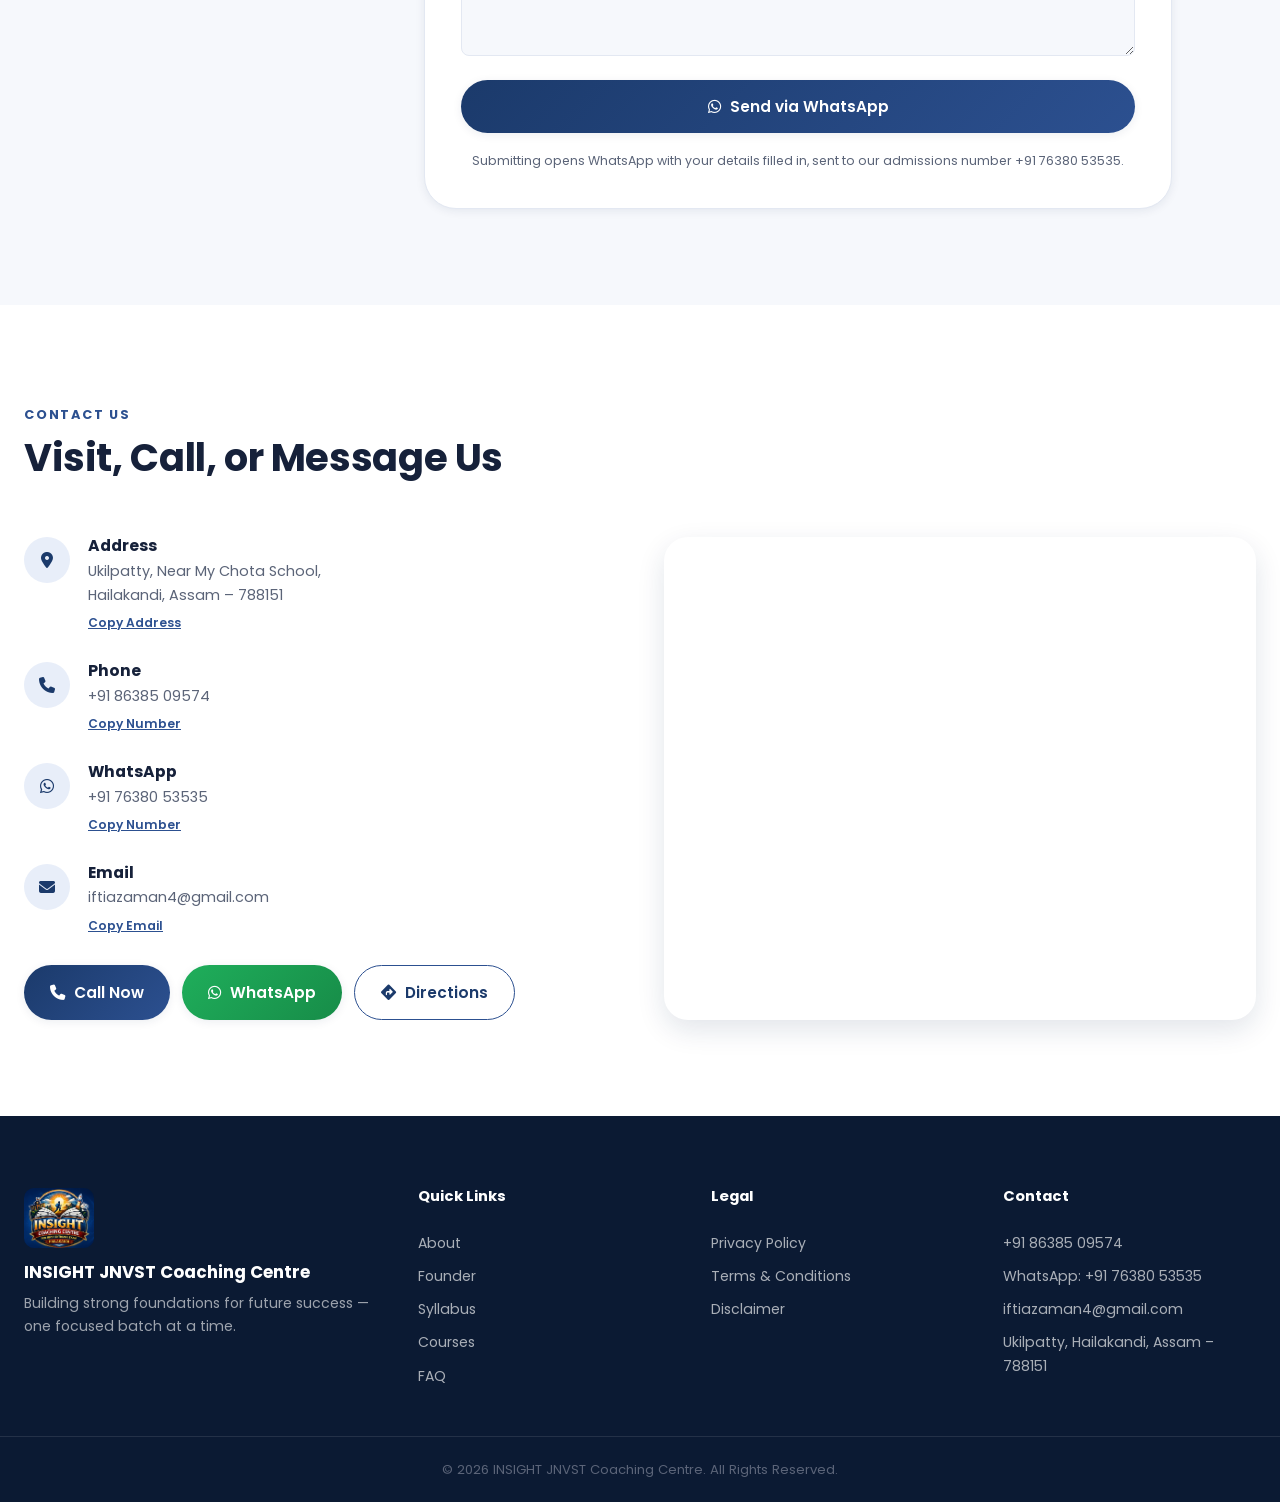
==== commit 625f36c7: "Update index.html" ====
--- a/index.html
+++ b/index.html
@@ -517,19 +517,19 @@
         <div class="testimonial-card">
           <span class="placeholder-badge">Parent Testimonial Placeholder</span>
           <div class="stars"><i class="fa-solid fa-star"></i><i class="fa-solid fa-star"></i><i class="fa-solid fa-star"></i><i class="fa-solid fa-star"></i><i class="fa-solid fa-star"></i></div>
-          <p>"To be replaced with a real quote from a parent about the guidance and discipline their child received."</p>
+          <p>" BEST JNVST COACHING CENTRE IN HAILAKANDI."</p>
           <span class="testimonial-role">Parent of a JNVST aspirant</span>
         </div>
         <div class="testimonial-card">
           <span class="placeholder-badge">Student Testimonial Placeholder</span>
           <div class="stars"><i class="fa-solid fa-star"></i><i class="fa-solid fa-star"></i><i class="fa-solid fa-star"></i><i class="fa-solid fa-star"></i><i class="fa-solid fa-star"></i></div>
-          <p>"To be replaced with a real quote from a student about the classes, tests, and doubt-solving sessions."</p>
+          <p>"THE BEST FACULTY AND THE BEST GUIDANCE IS RECEIVED AND THE FOUNDER SIR ITSELF TEACHED US MATHS. OVERALL BEST FACULTY AND BEST GUIDANCE."</p>
           <span class="testimonial-role">Student, Class VI Aspirant</span>
         </div>
         <div class="testimonial-card">
           <span class="placeholder-badge">Parent Testimonial Placeholder</span>
           <div class="stars"><i class="fa-solid fa-star"></i><i class="fa-solid fa-star"></i><i class="fa-solid fa-star"></i><i class="fa-solid fa-star"></i><i class="fa-solid fa-star"></i></div>
-          <p>"To be replaced with a real quote about communication with parents and progress tracking."</p>
+          <p>"ONE-ON-ONE MENTORSHIP AND THE FOUNDER AND ALL FACULTY ARE TRULY CO-OPERATIVE."</p>
           <span class="testimonial-role">Parent of a JNVST aspirant</span>
         </div>
       </div>
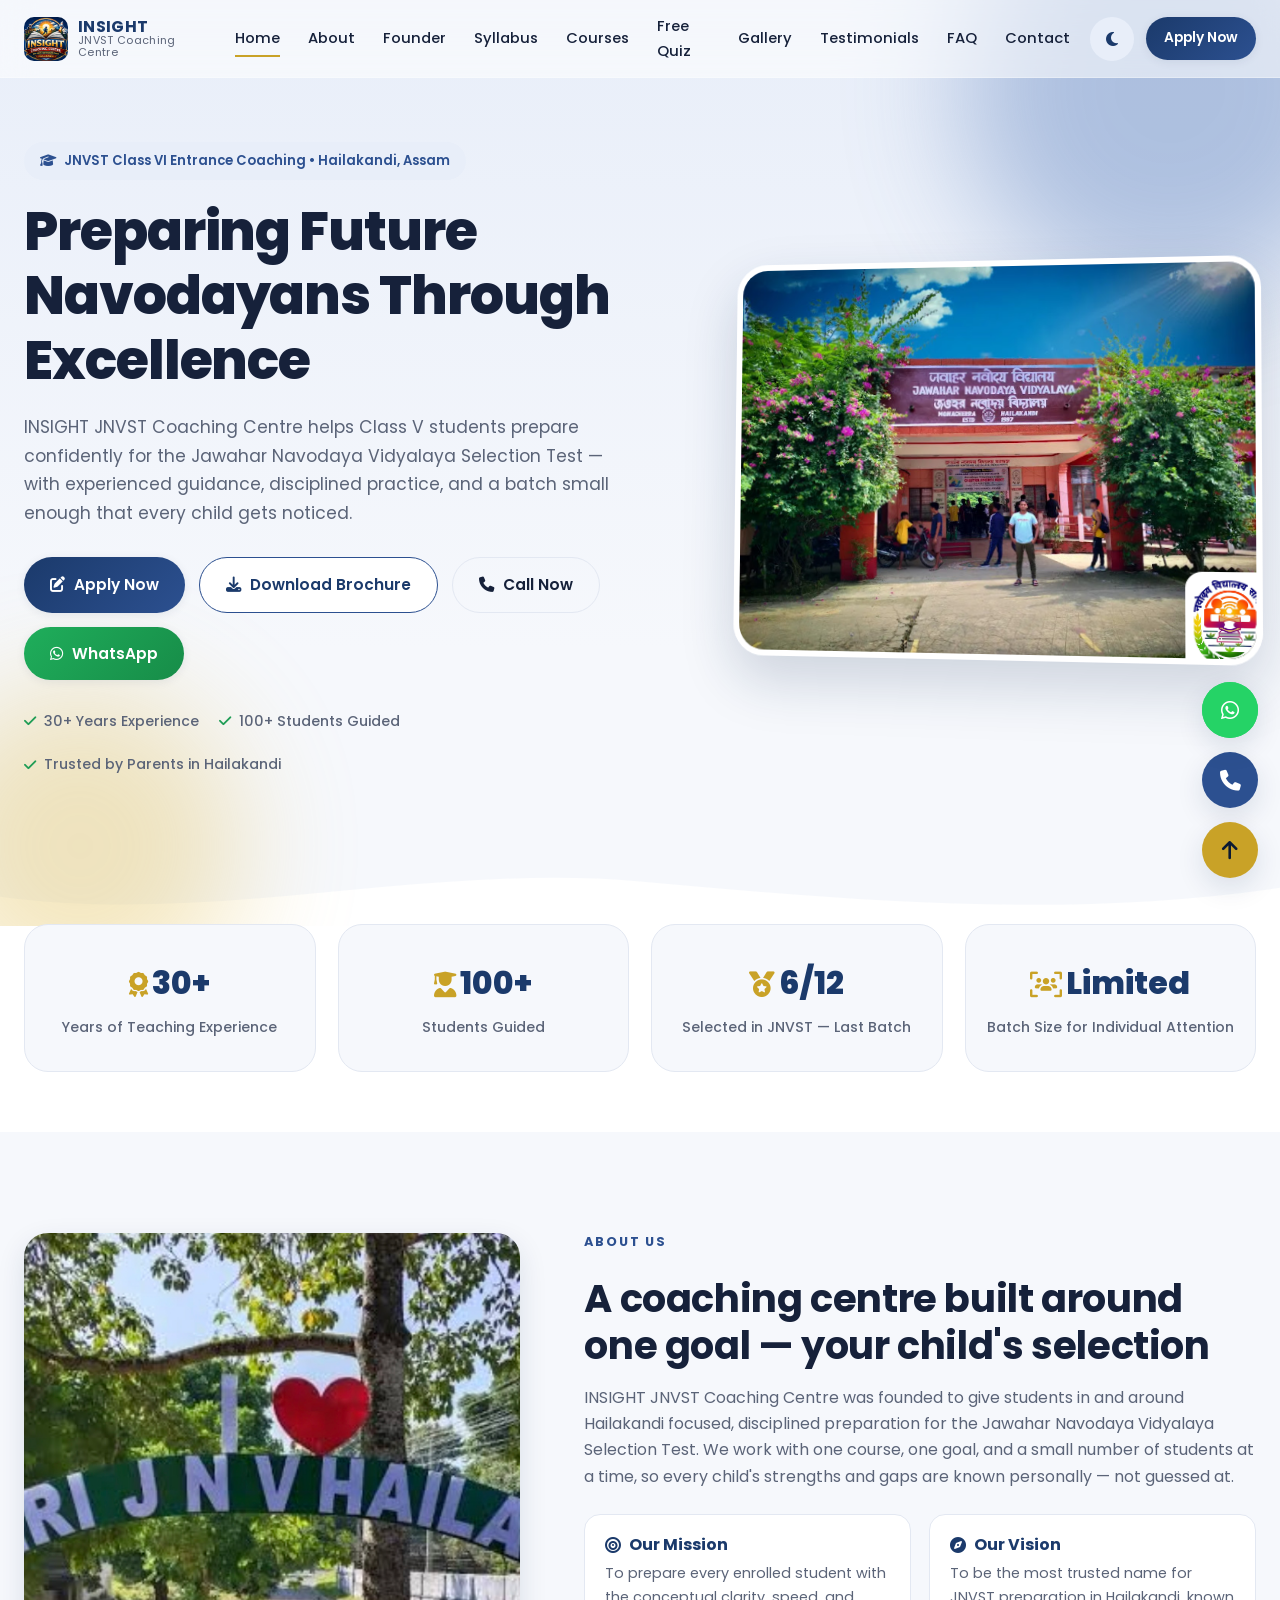
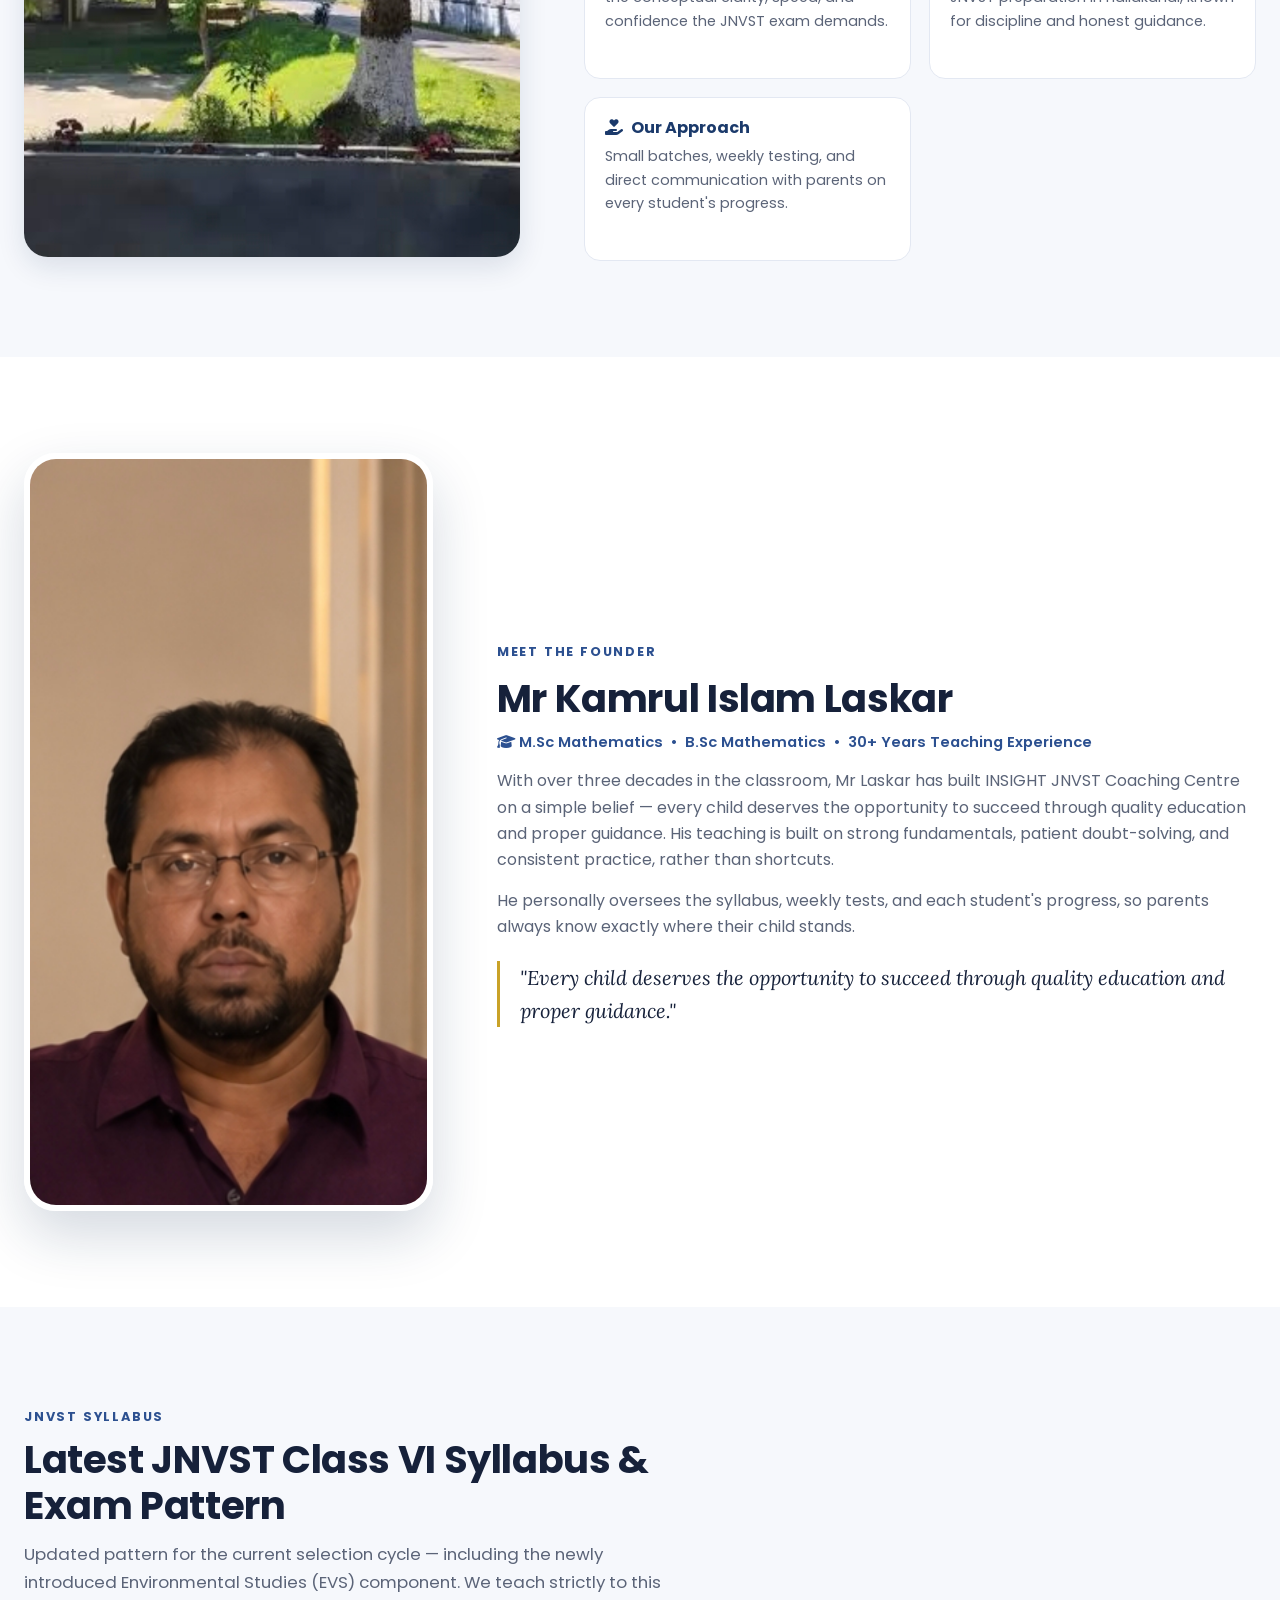
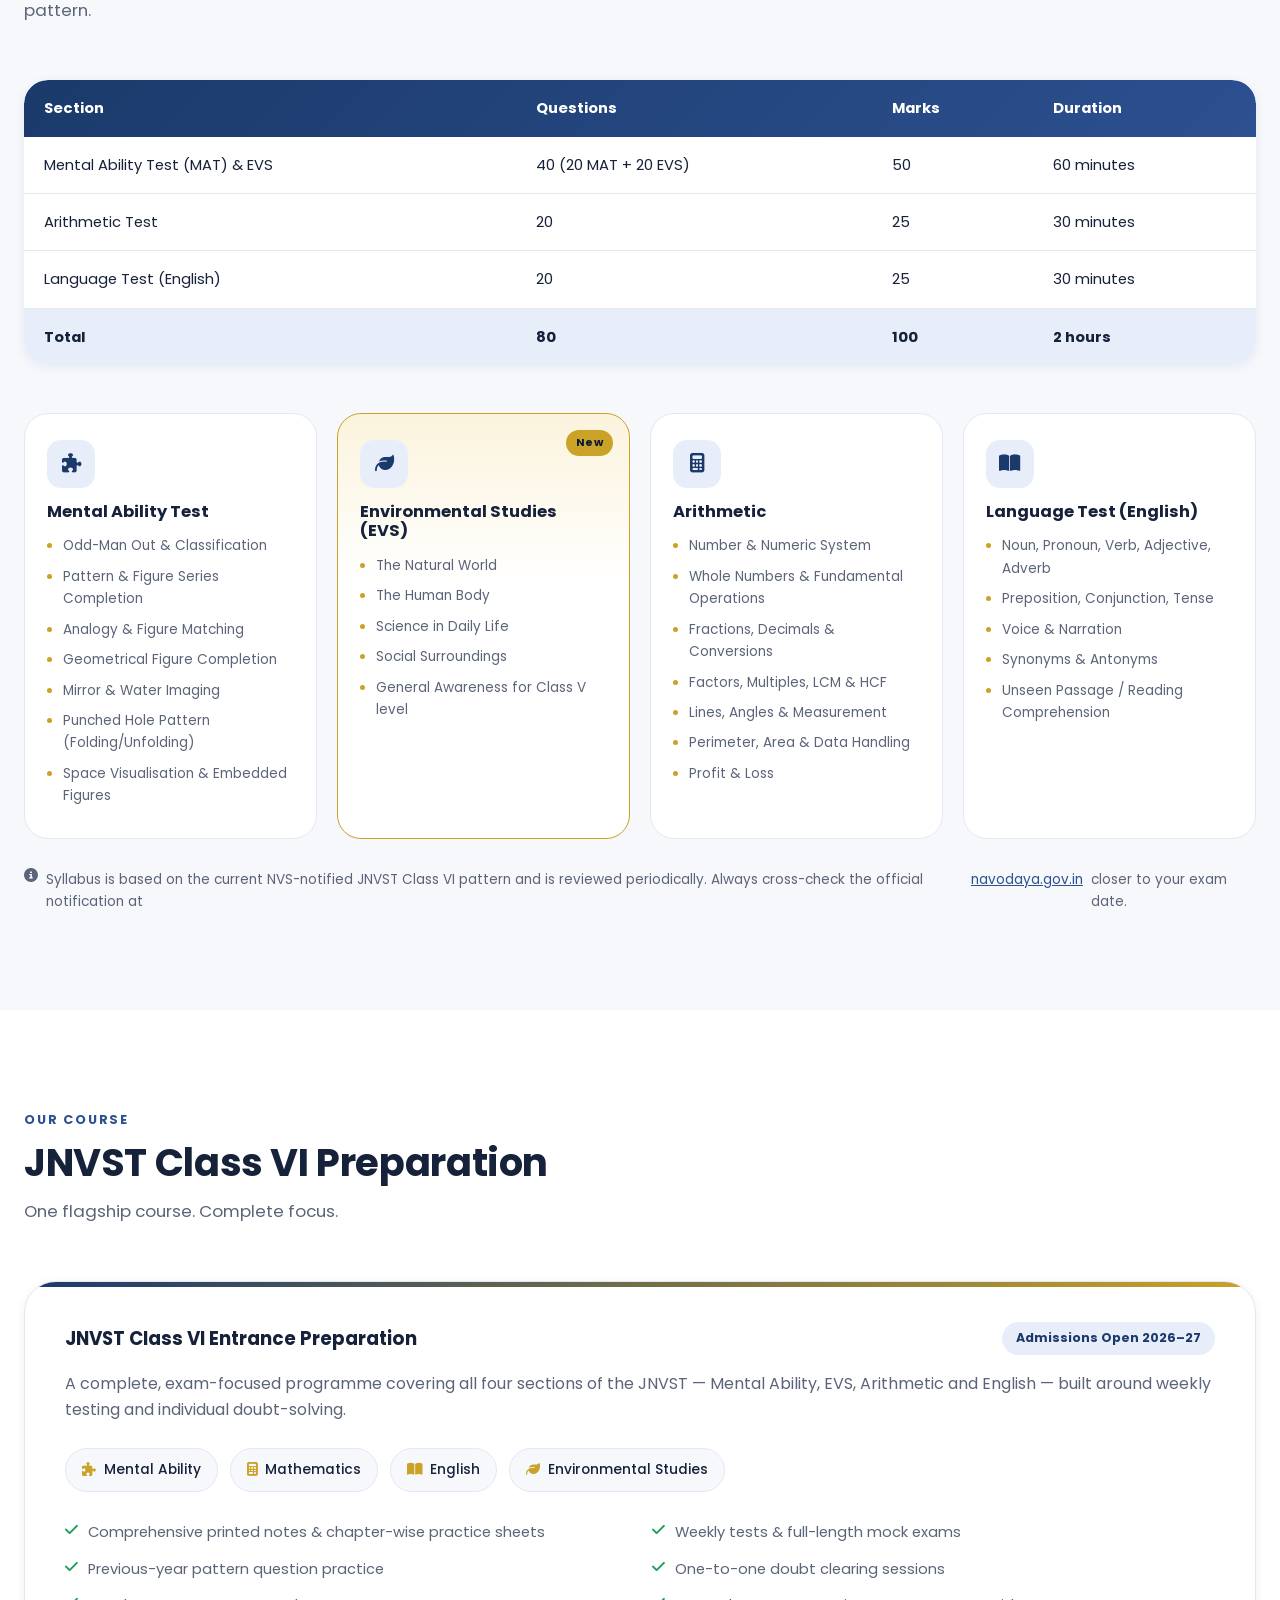
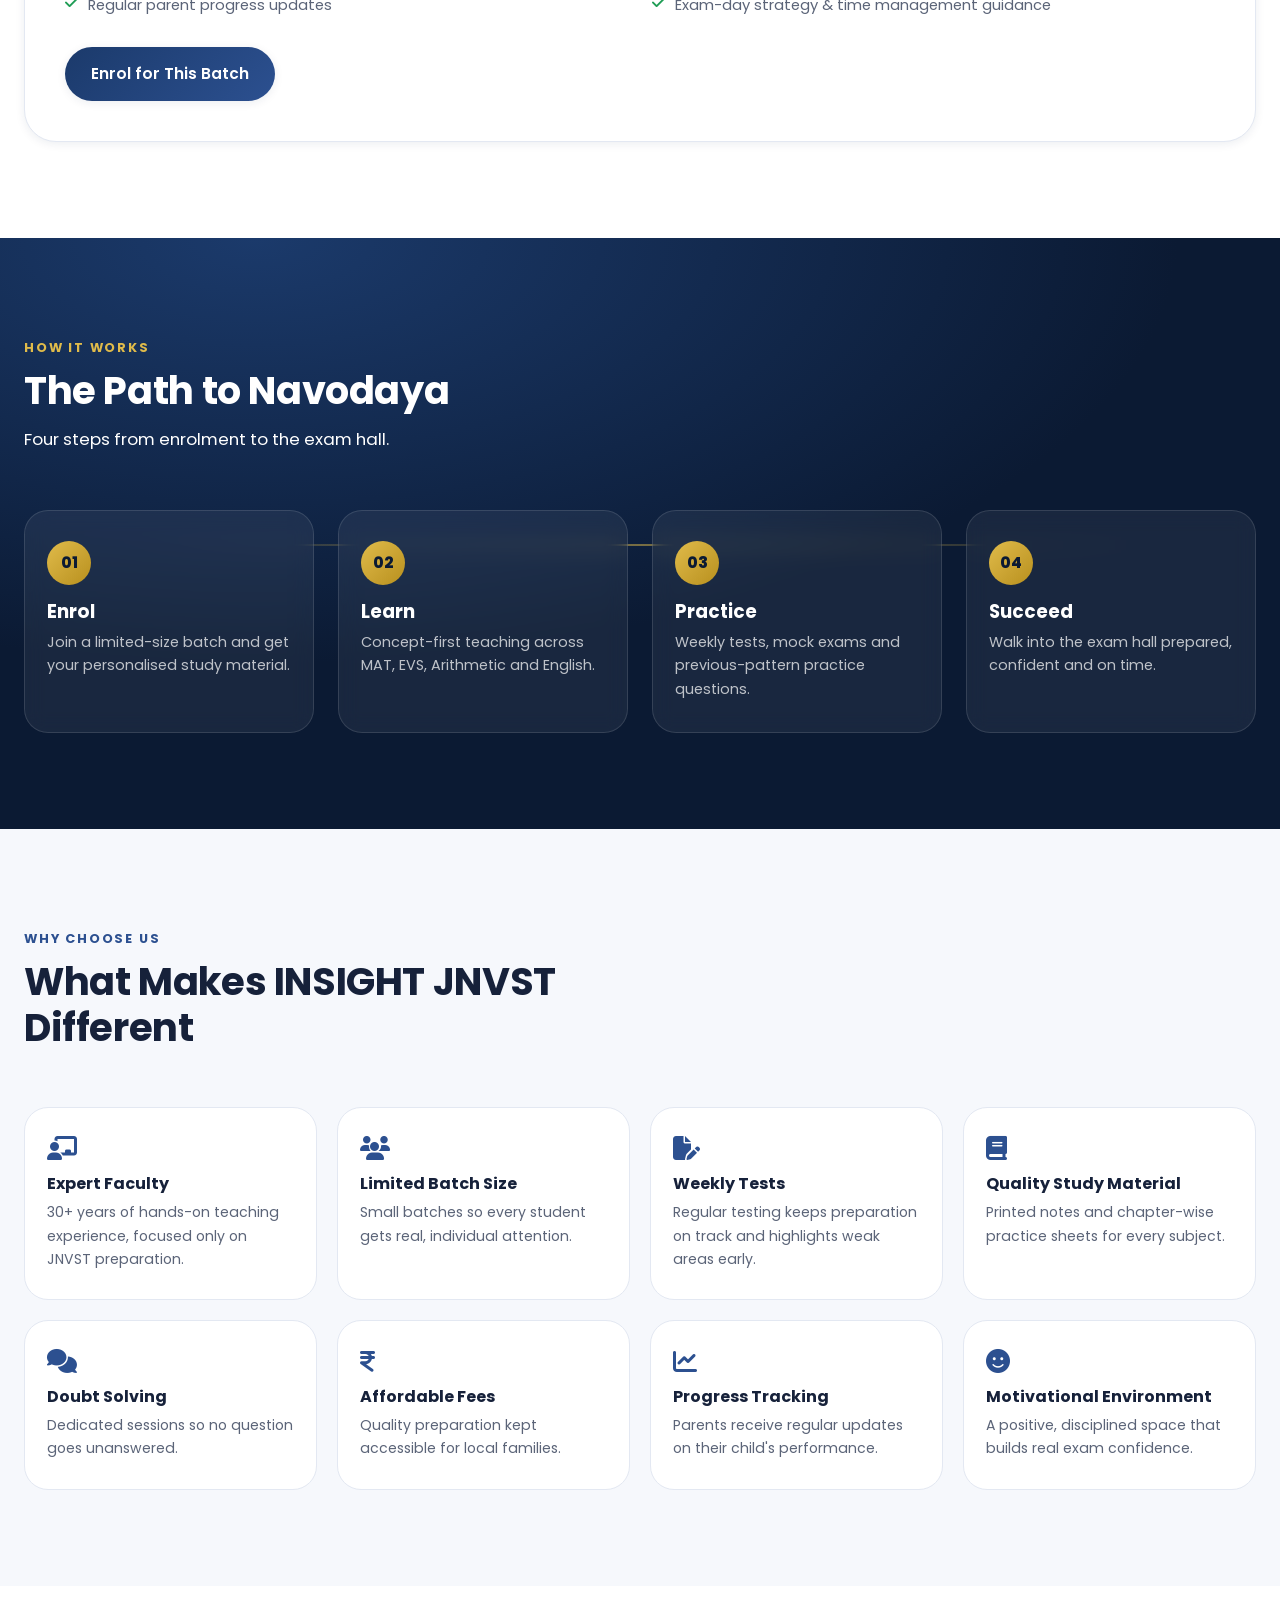
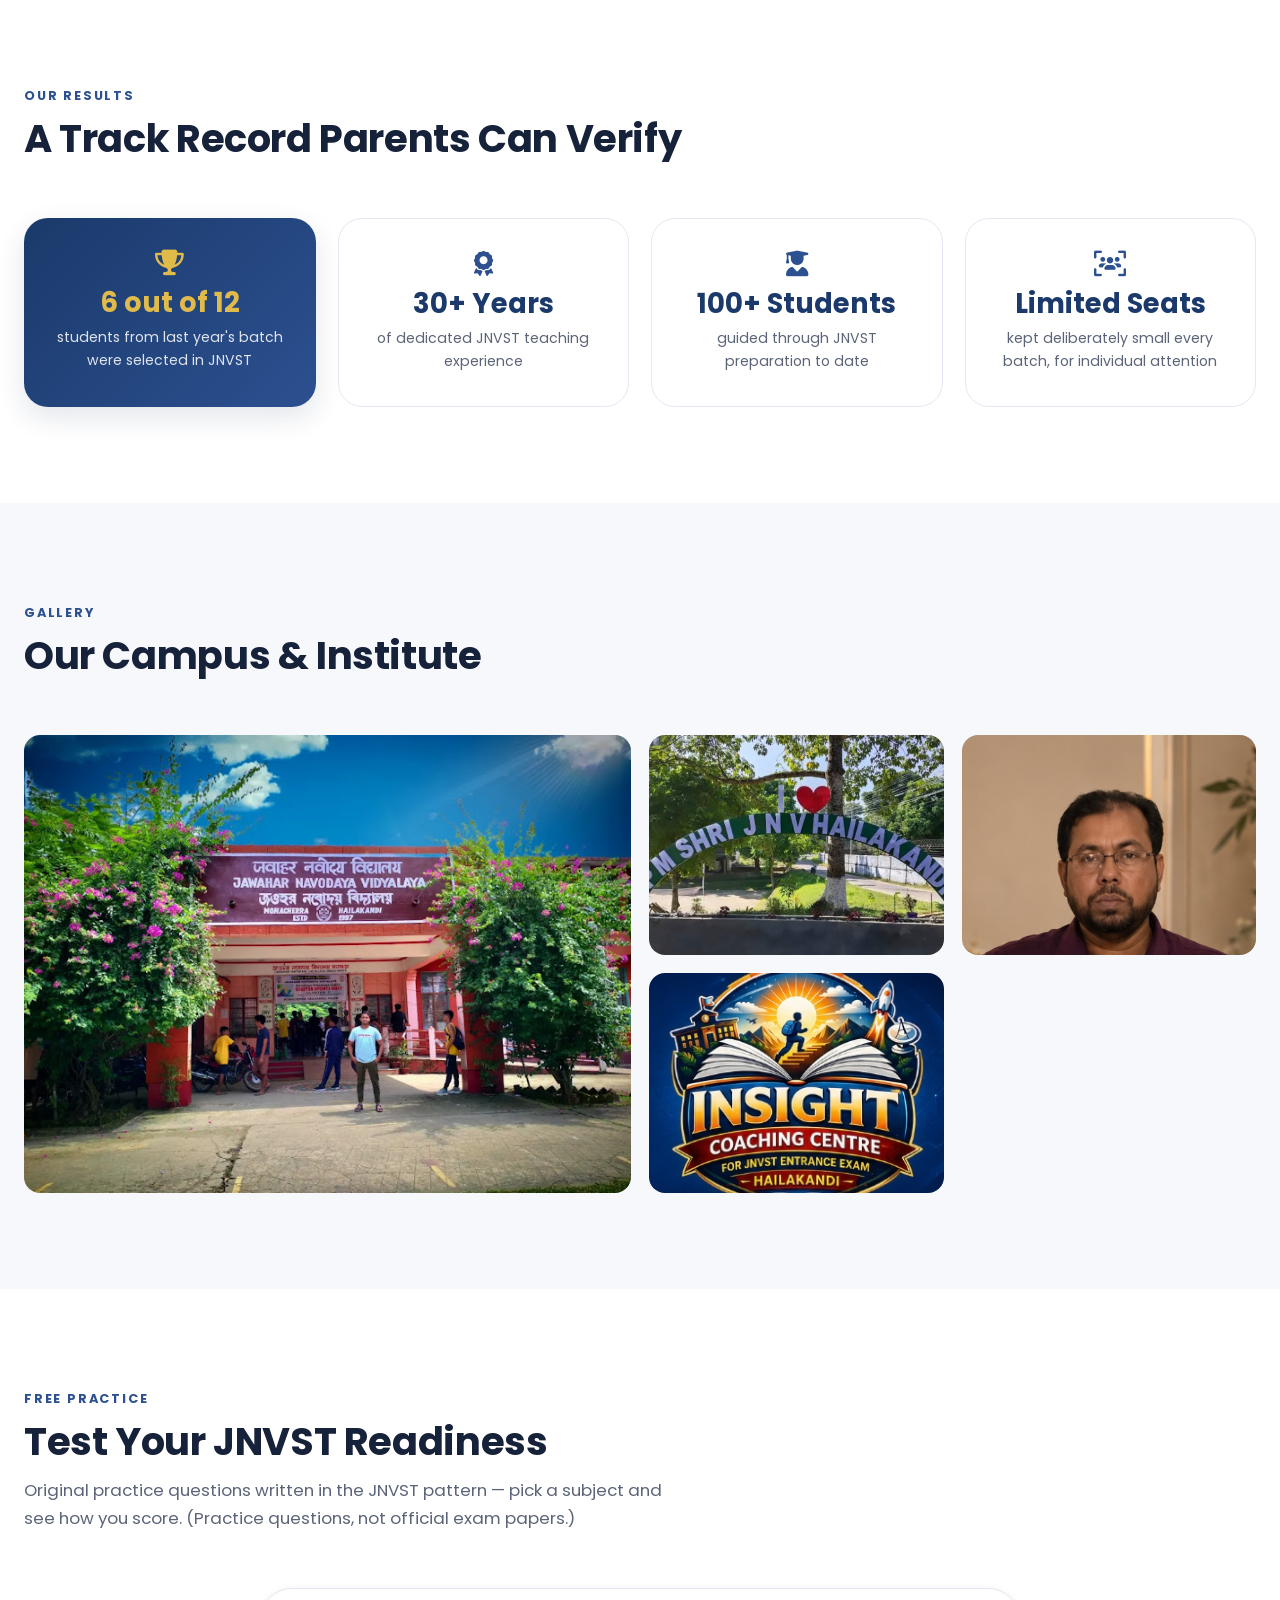
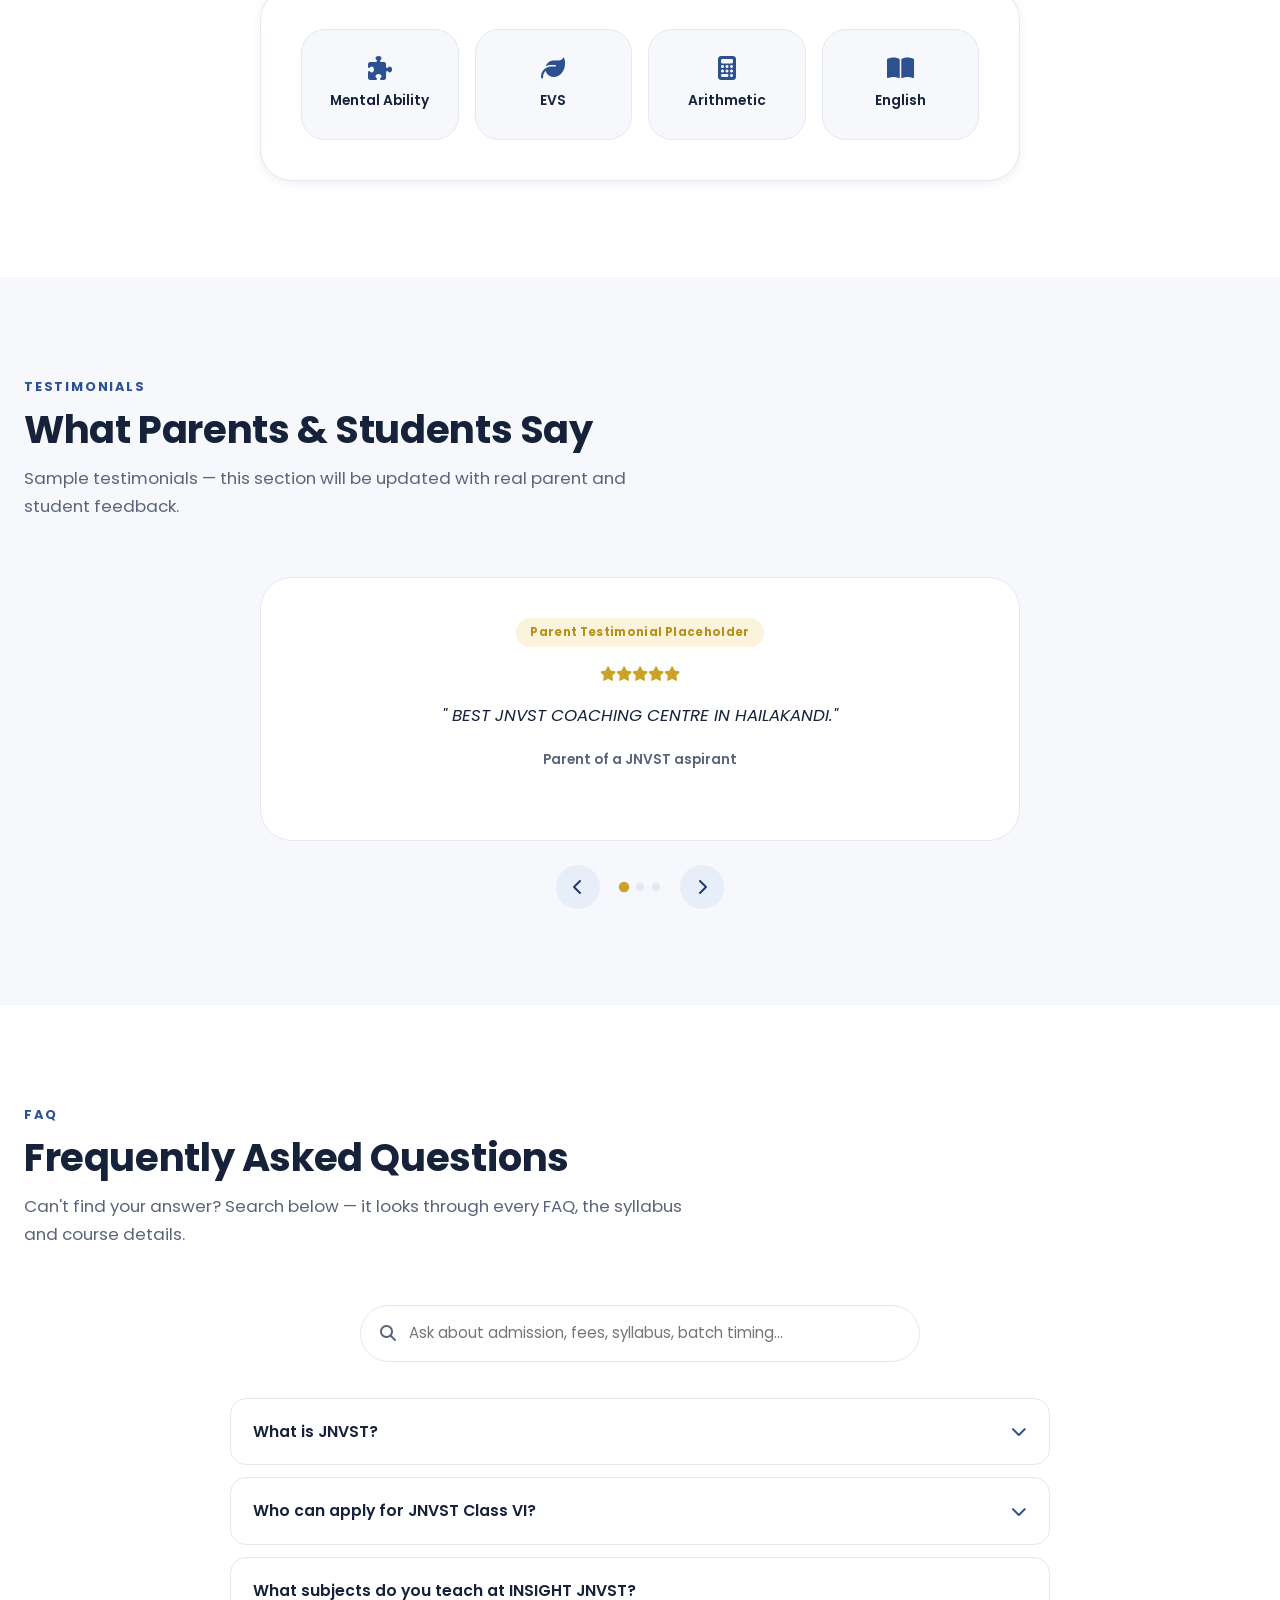
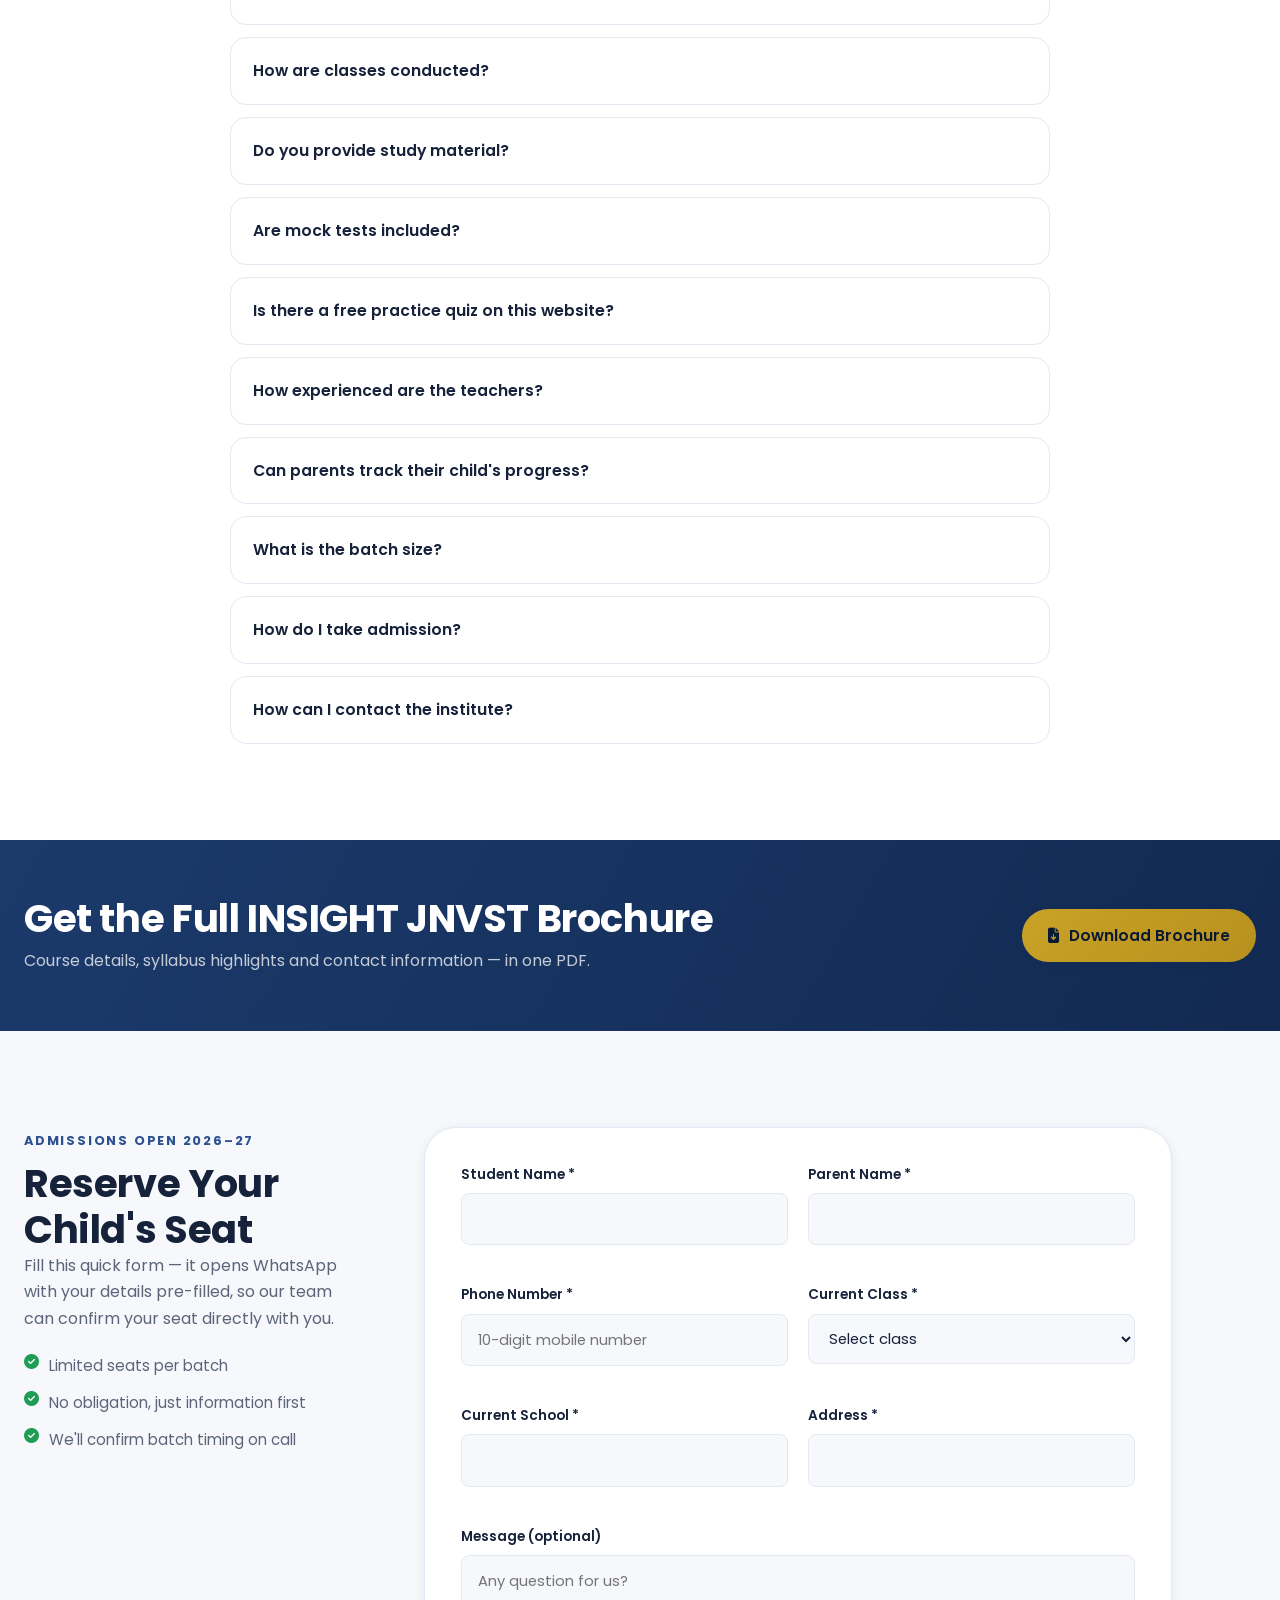
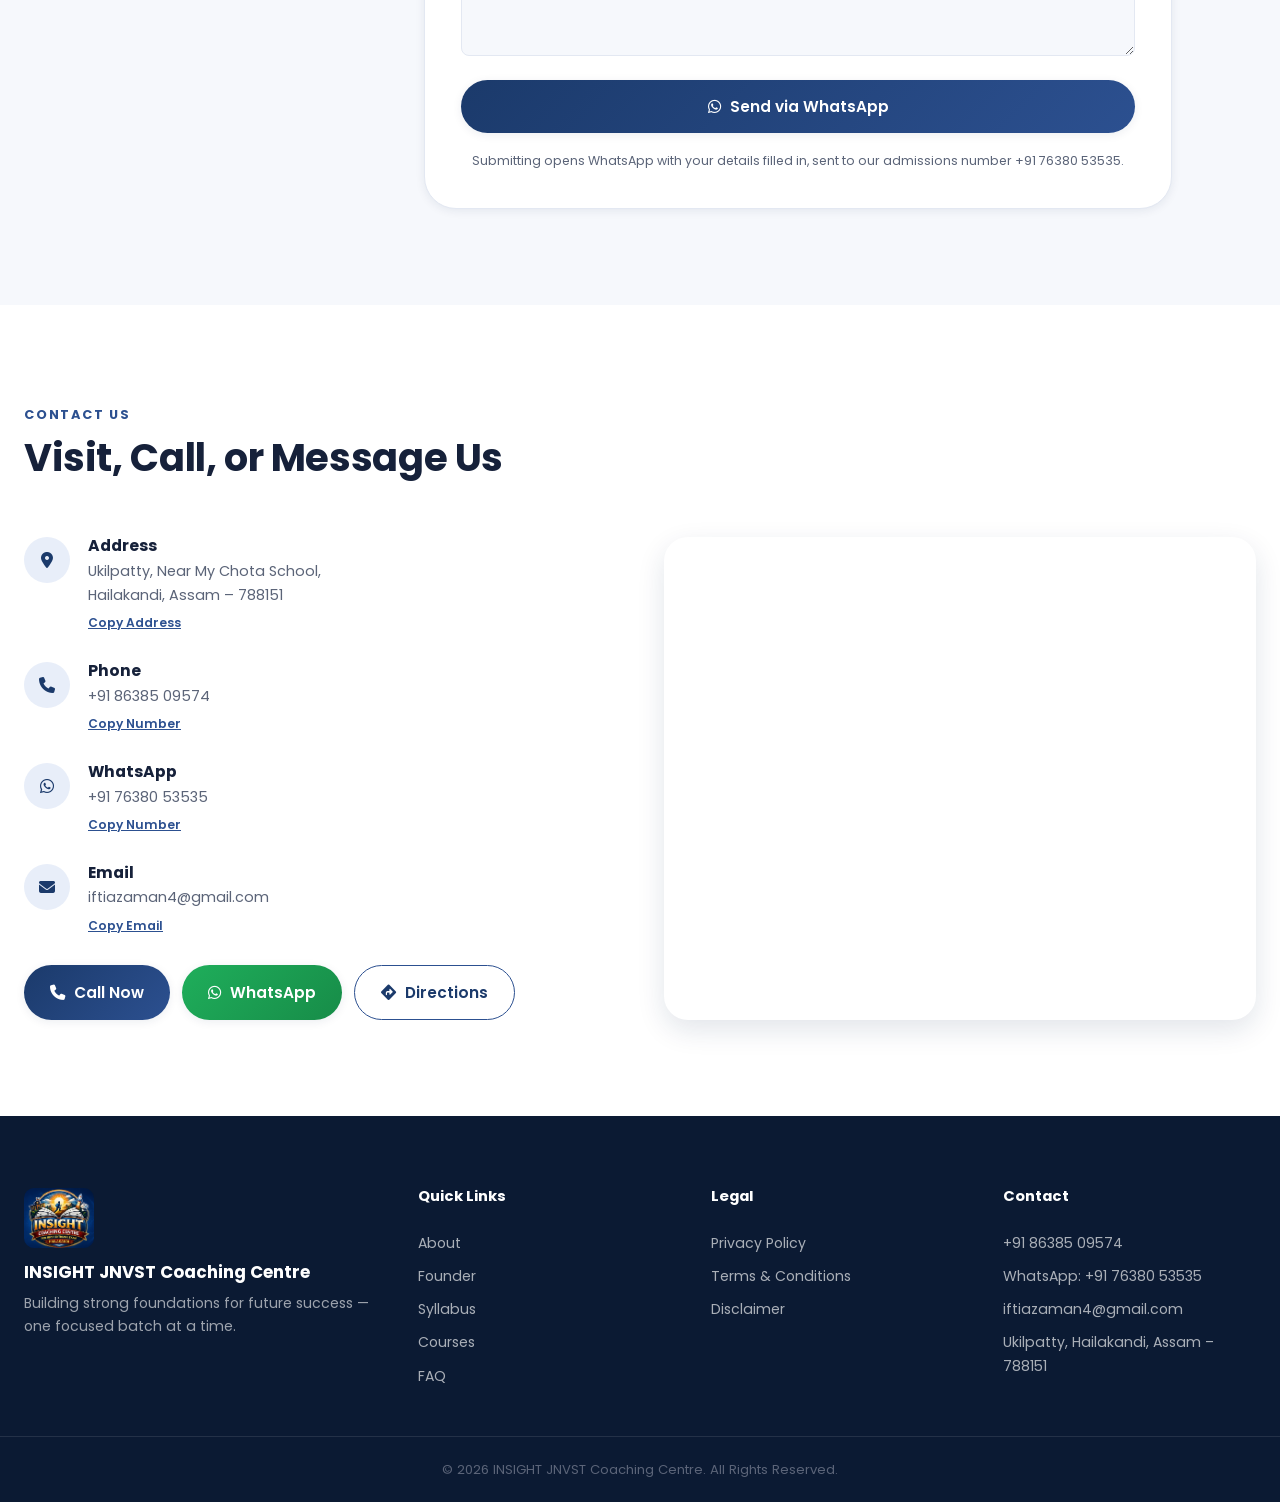
==== commit ca960826: "Update index.html" ====
--- a/index.html
+++ b/index.html
@@ -62,6 +62,7 @@
 }
 </script>
 </head>
+  <meta name="google-site-verification" content="B2BXocfnBCTXjBIzTHRZ-jiVNc-ORe8XakonlOpXsmU" />
 <body>
 
 <!-- ================= PRELOADER ================= -->
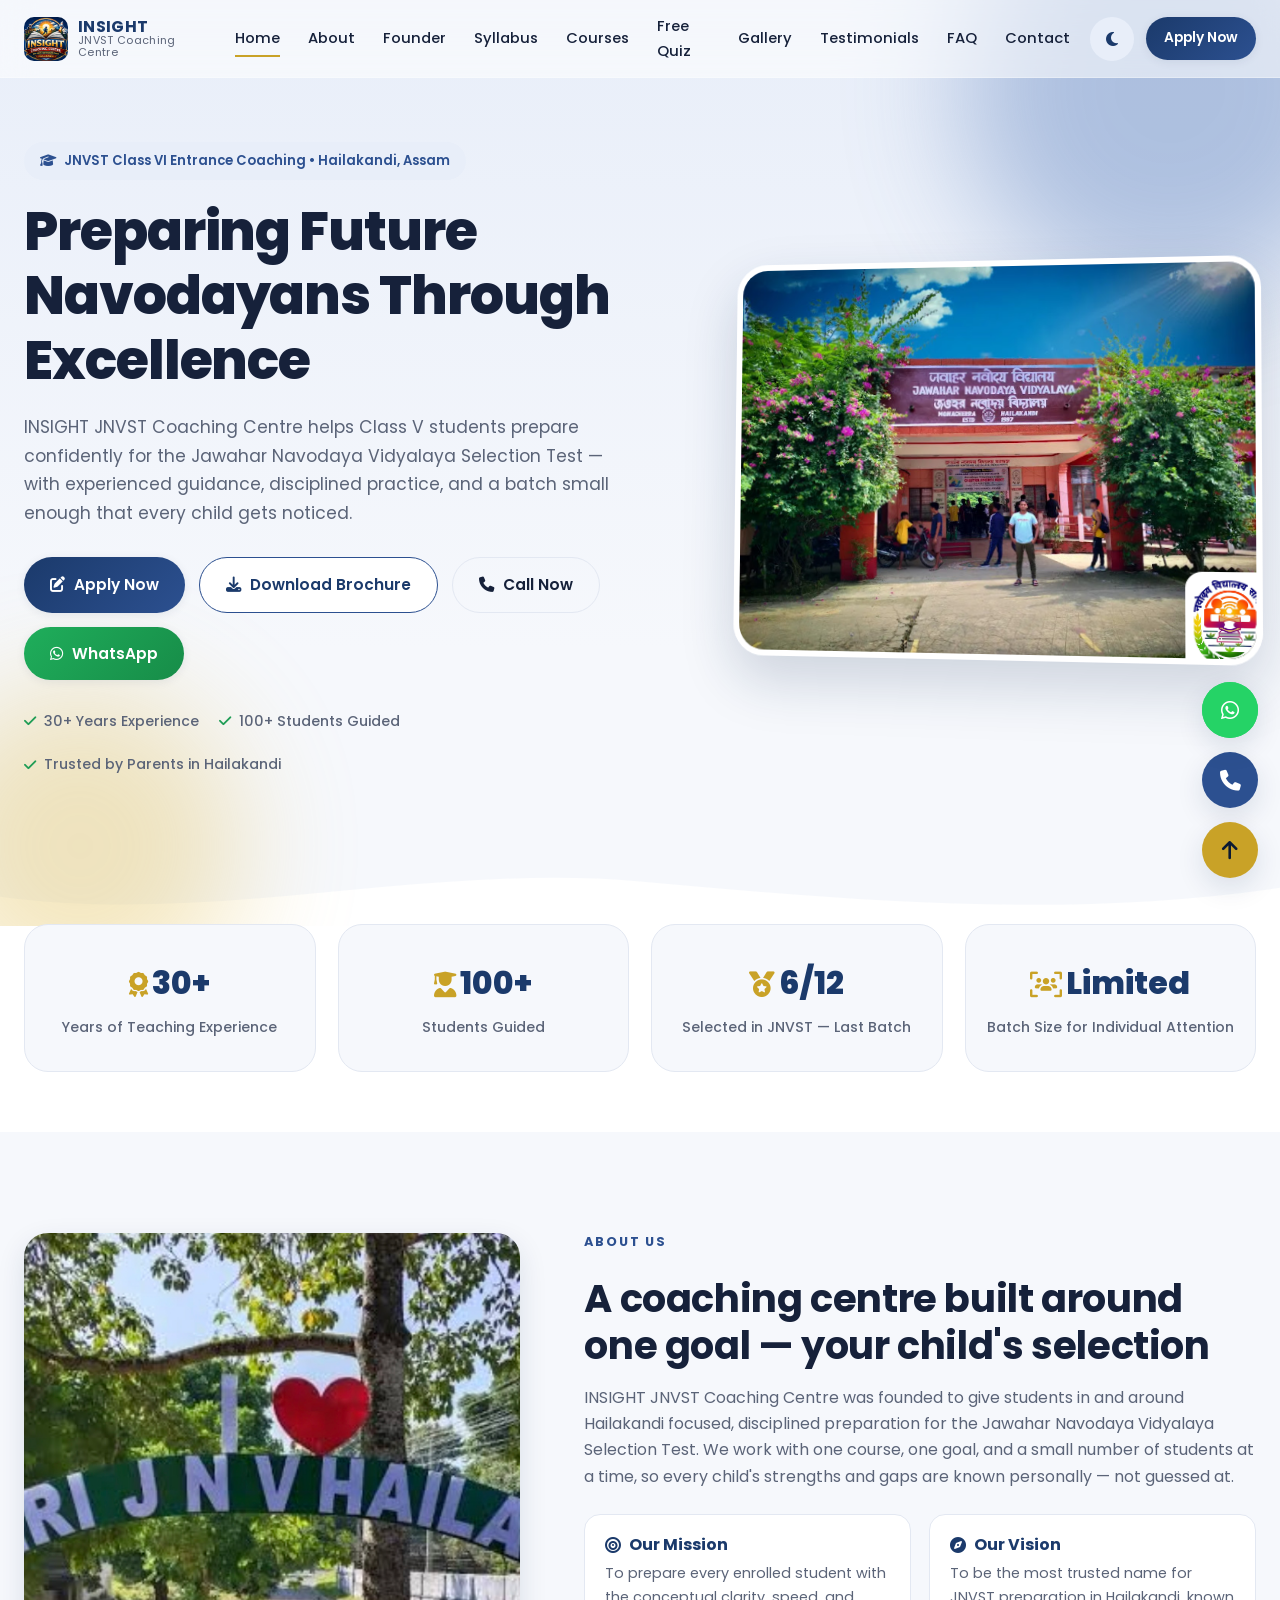
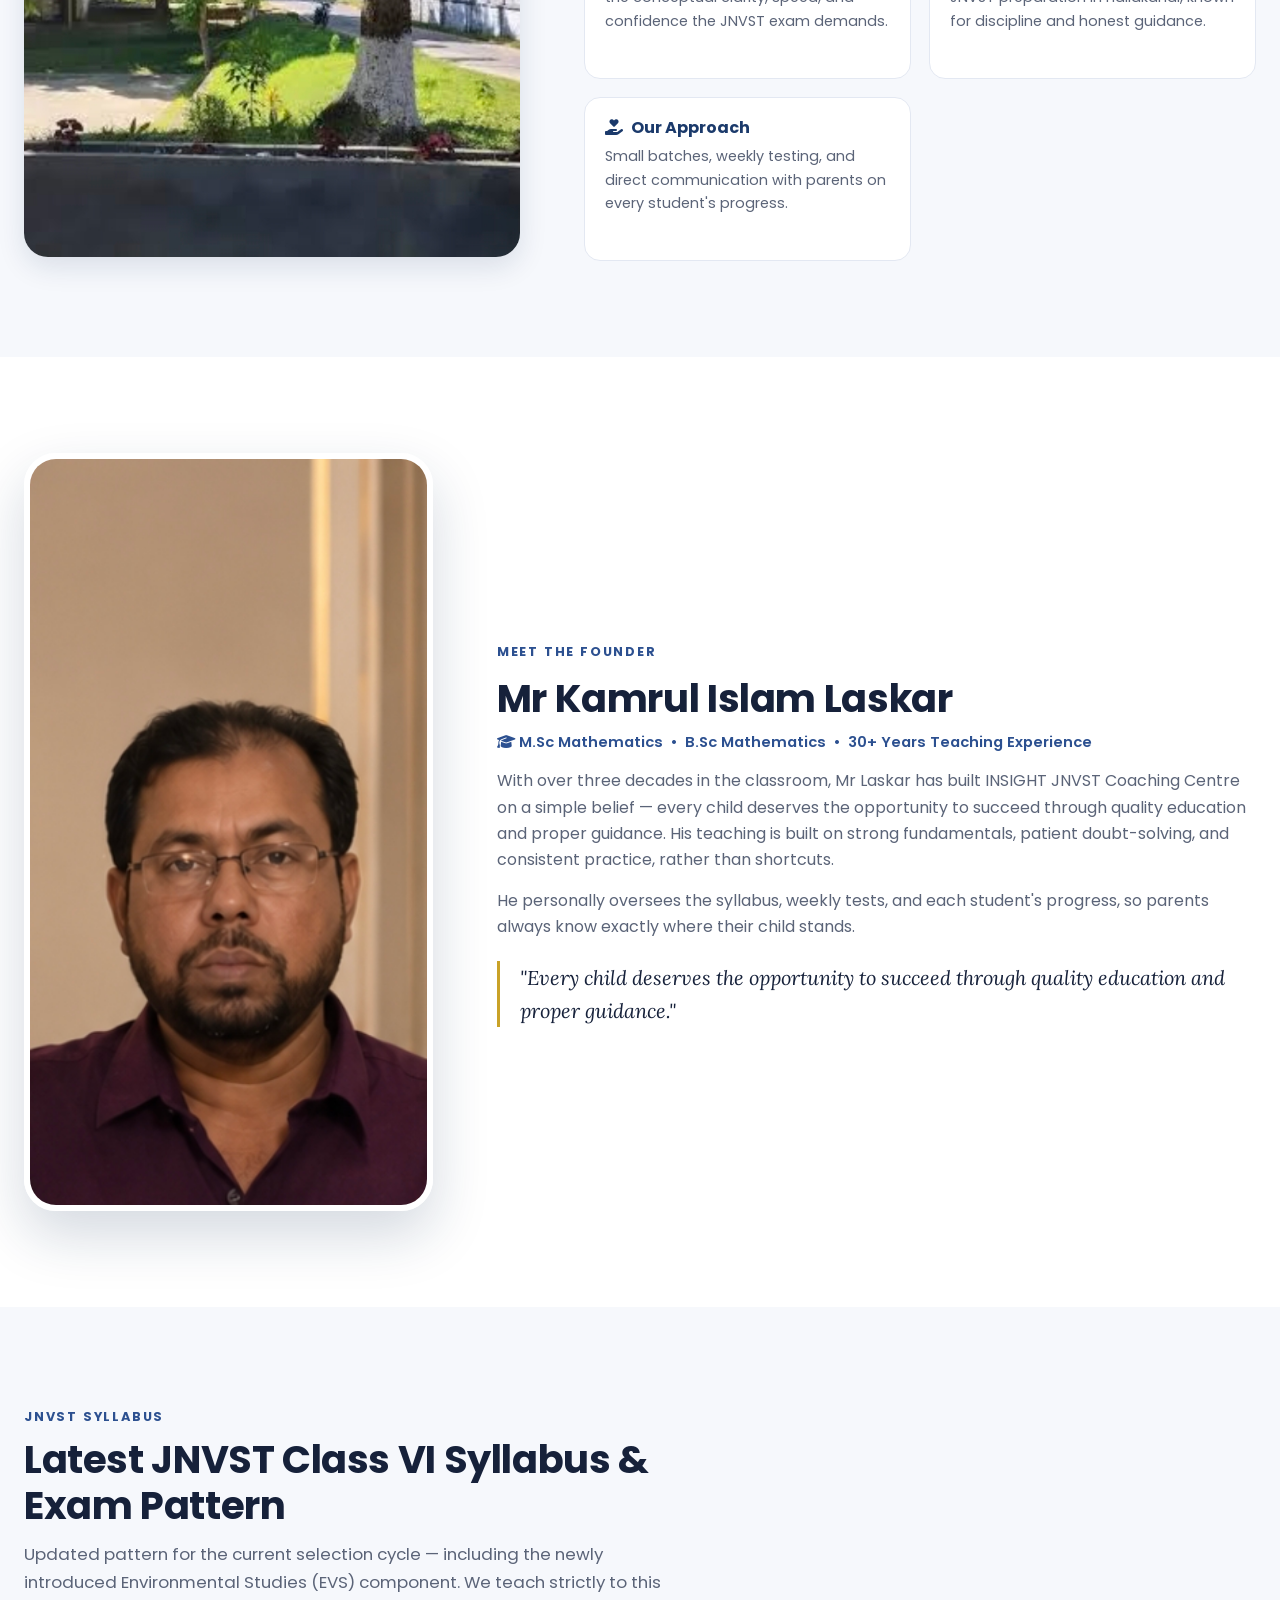
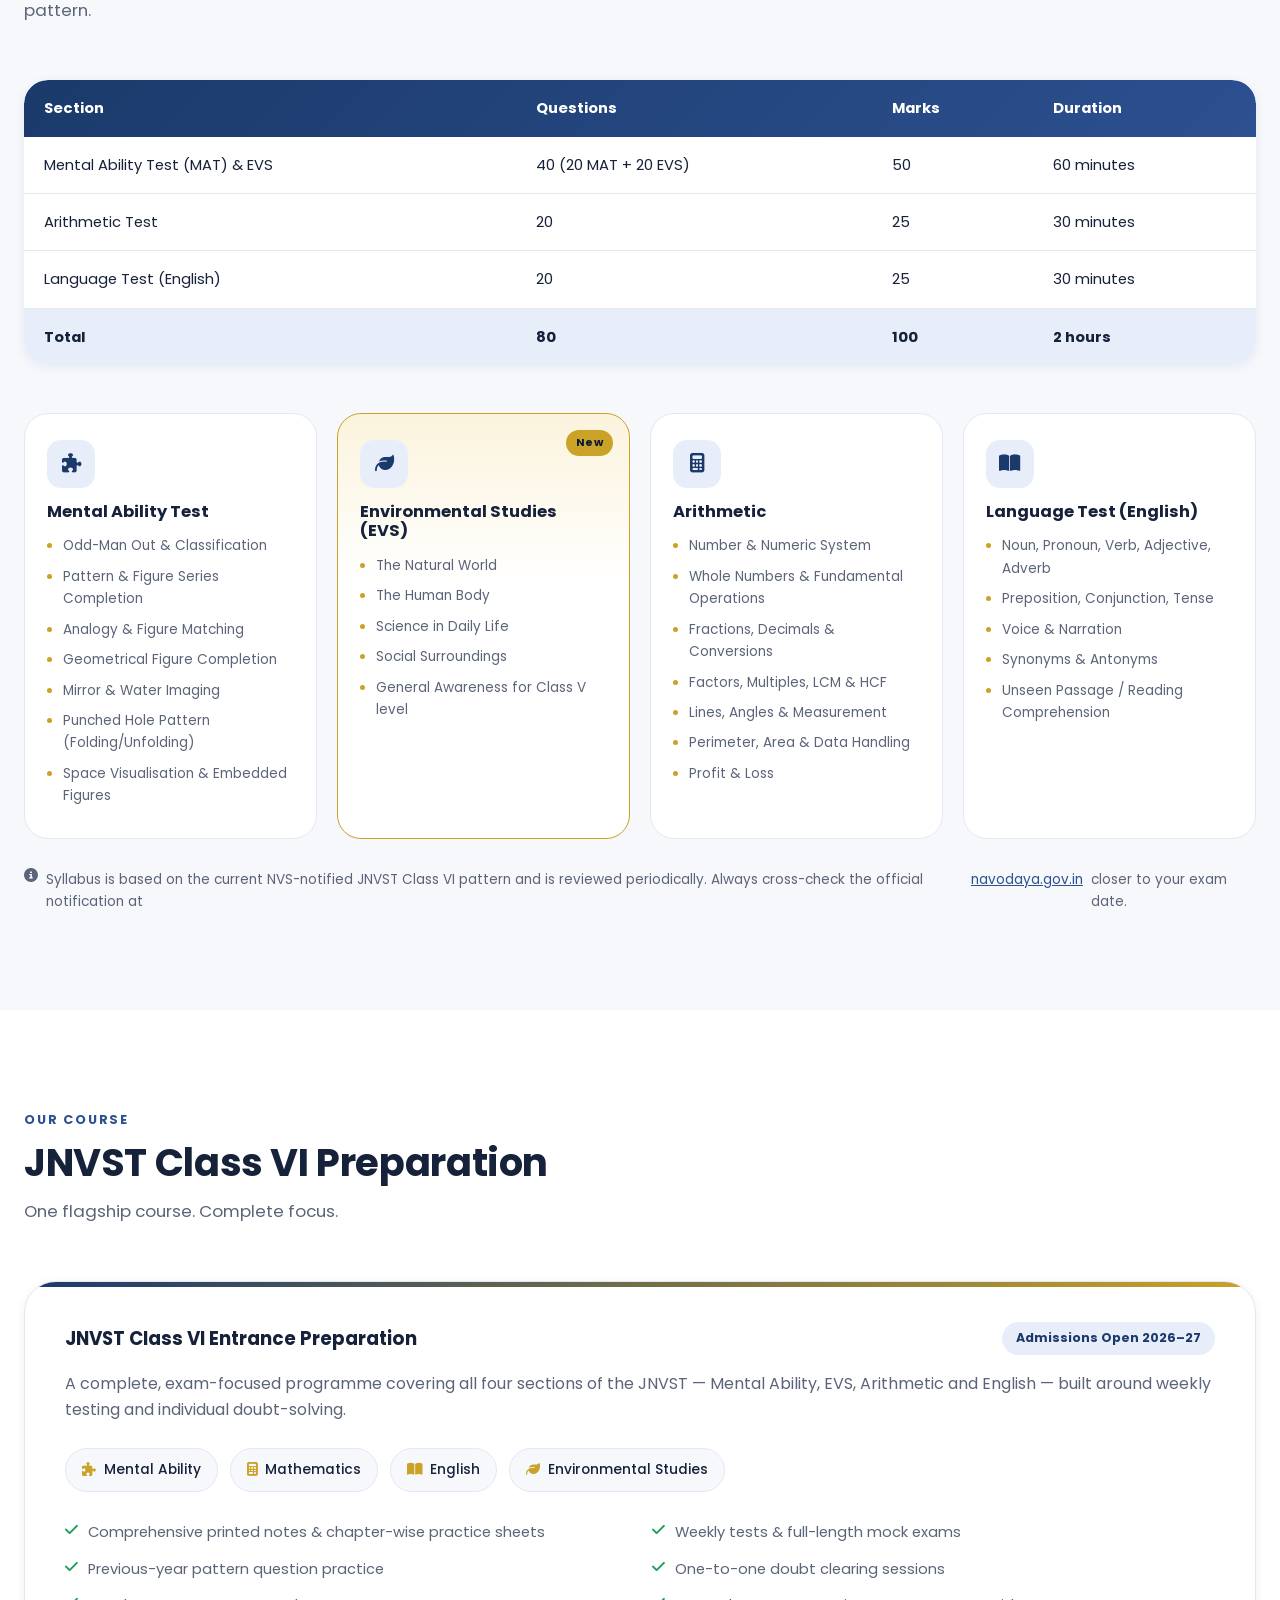
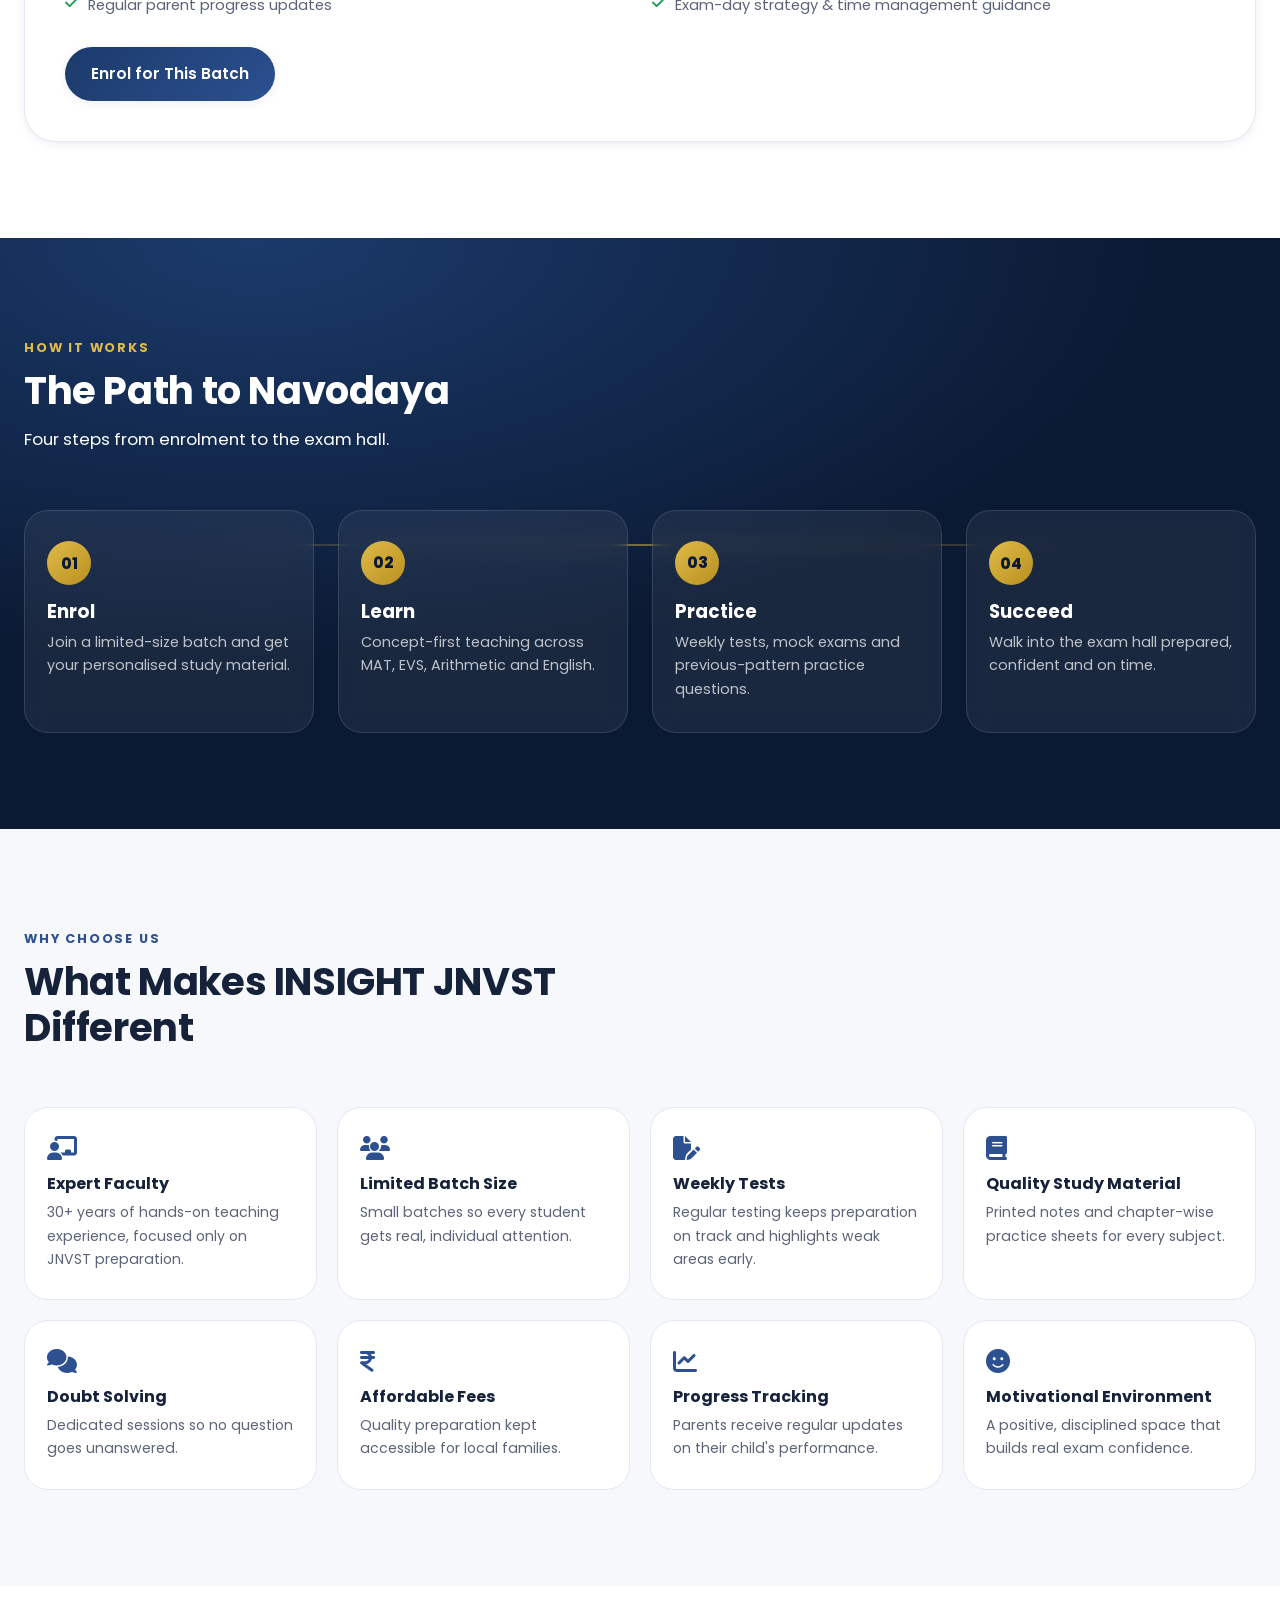
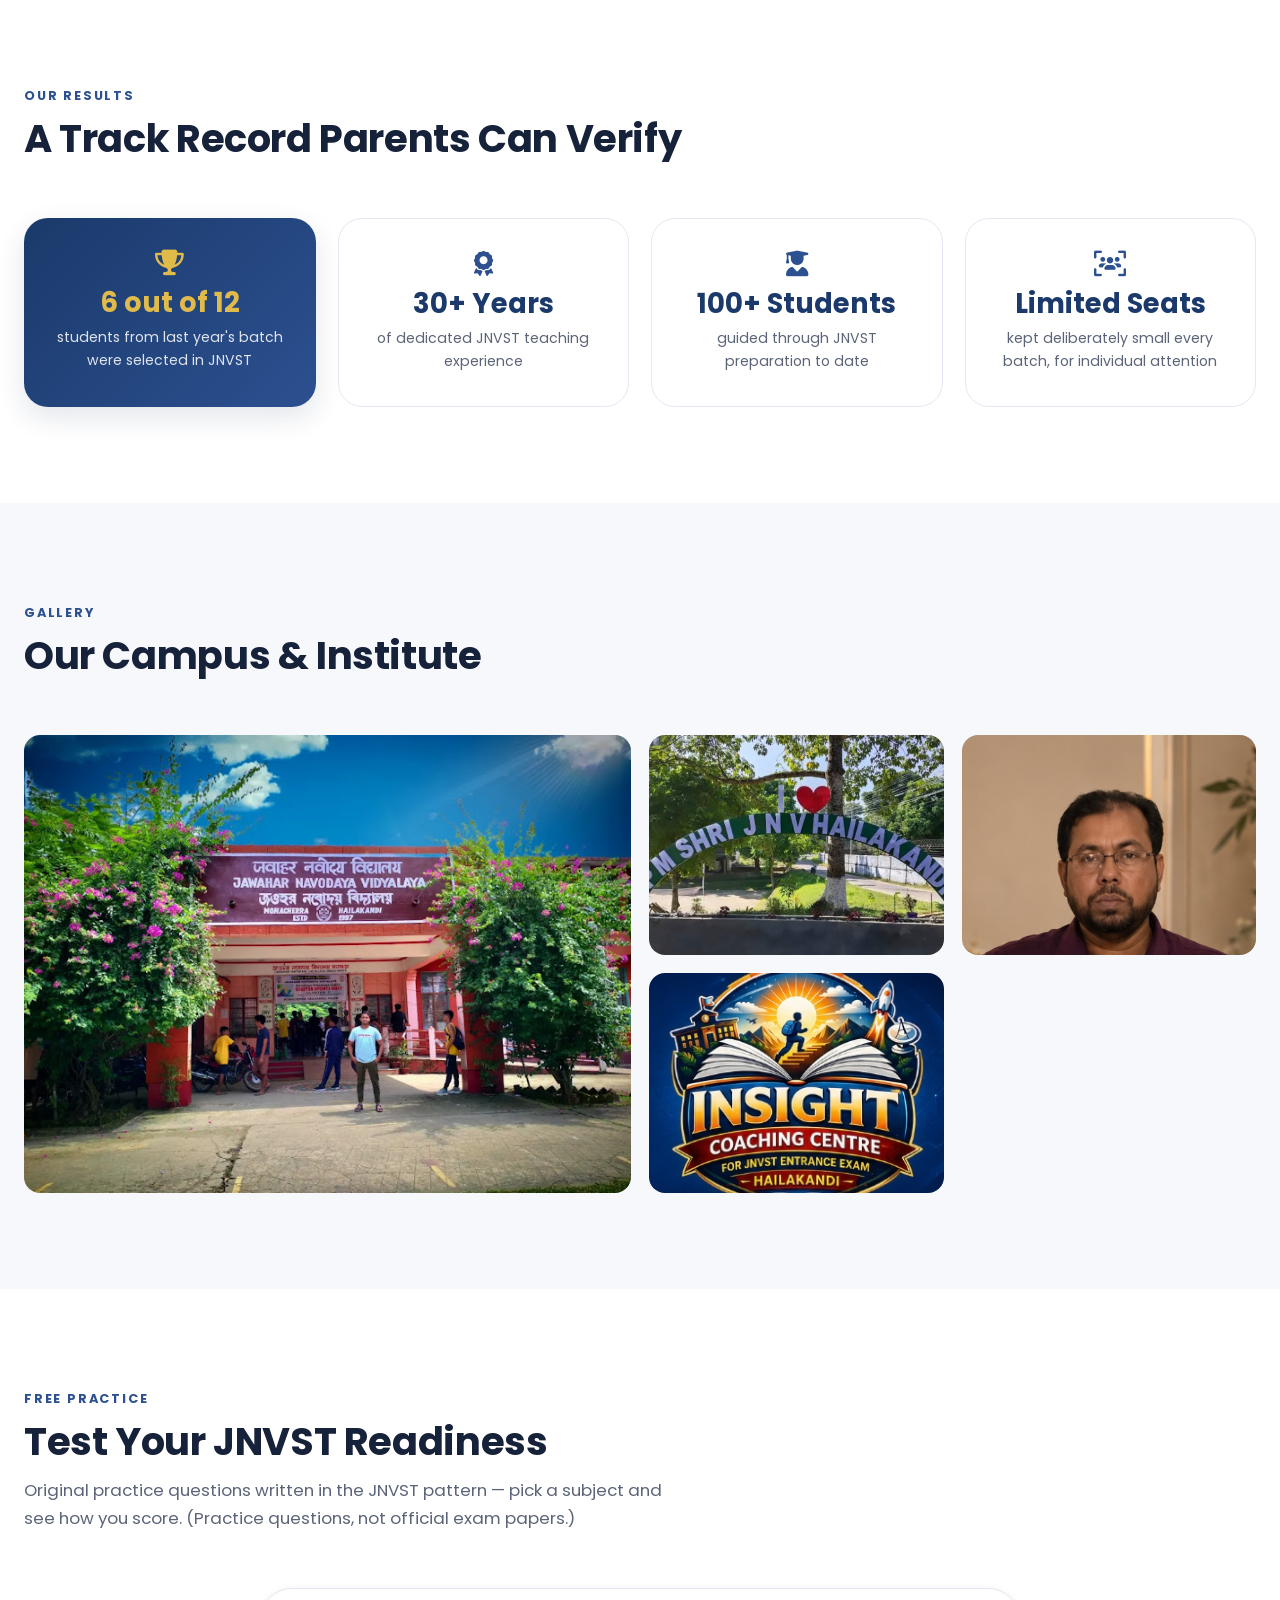
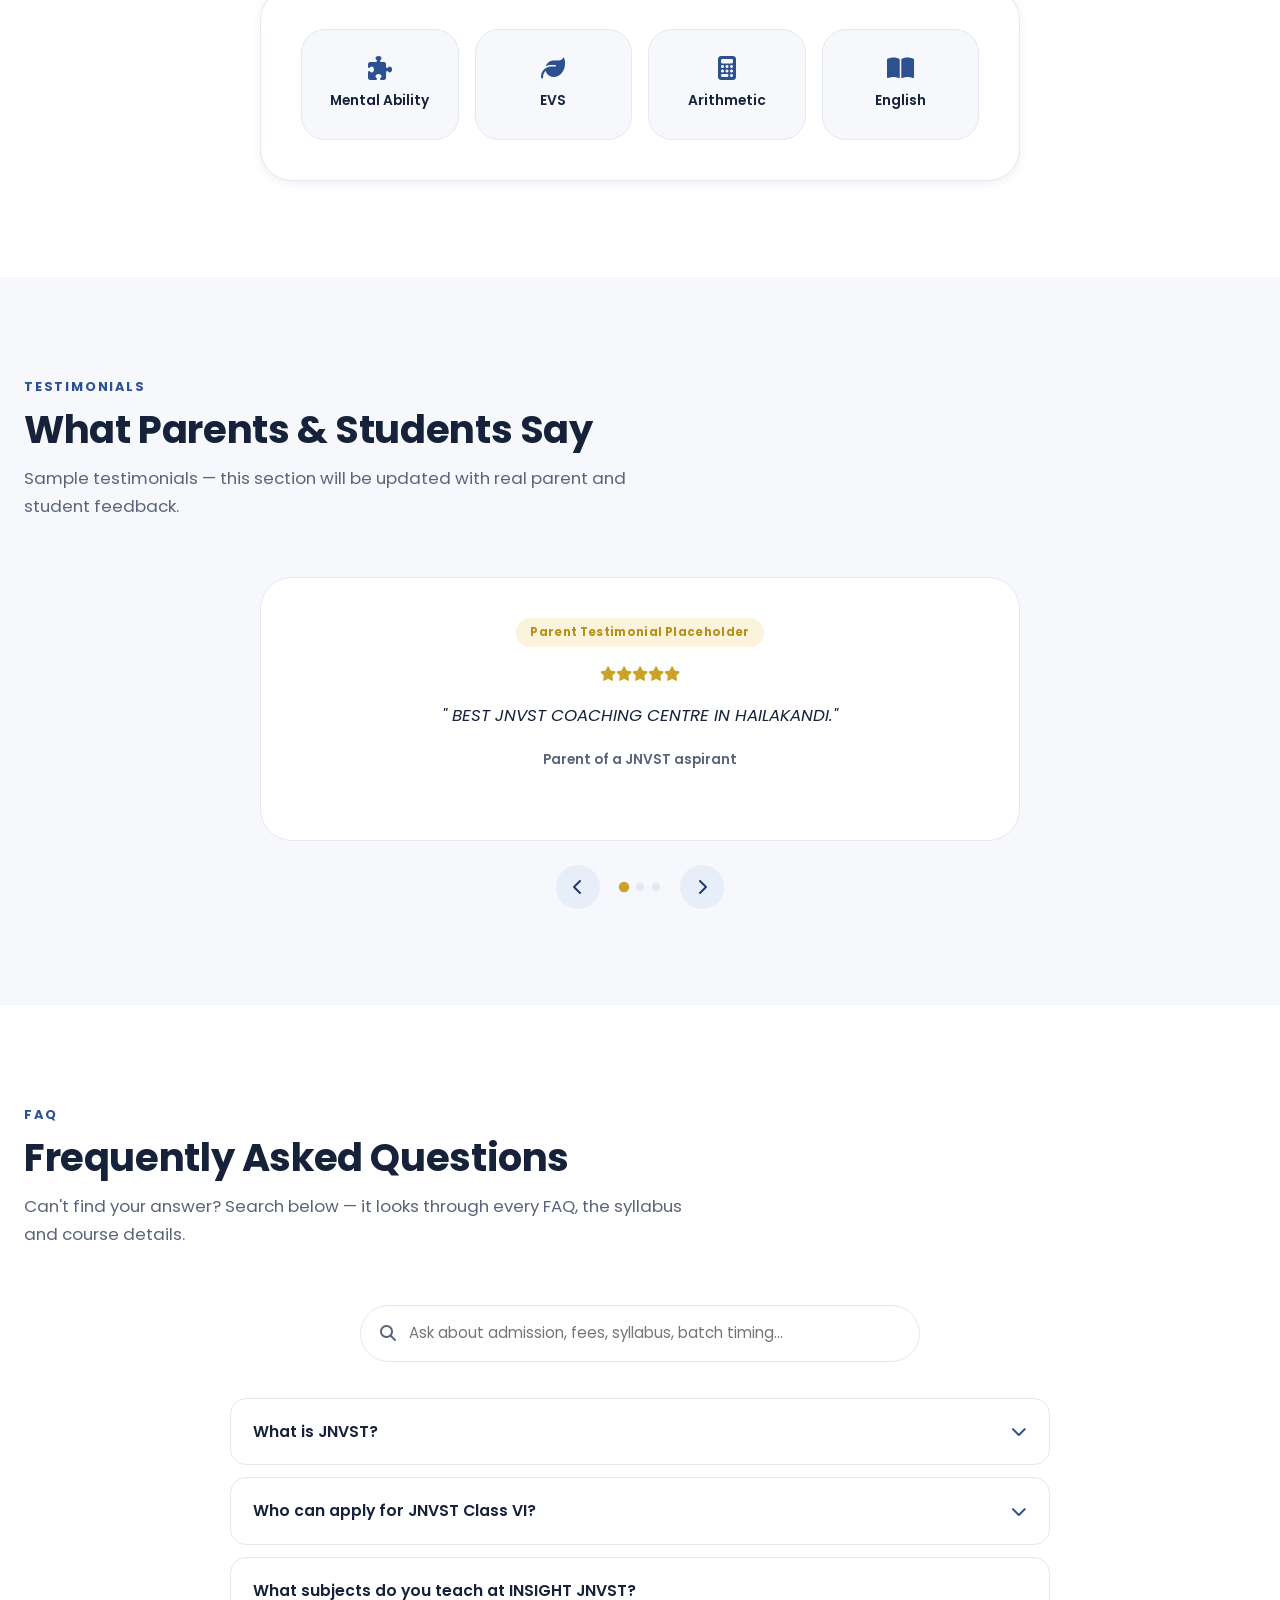
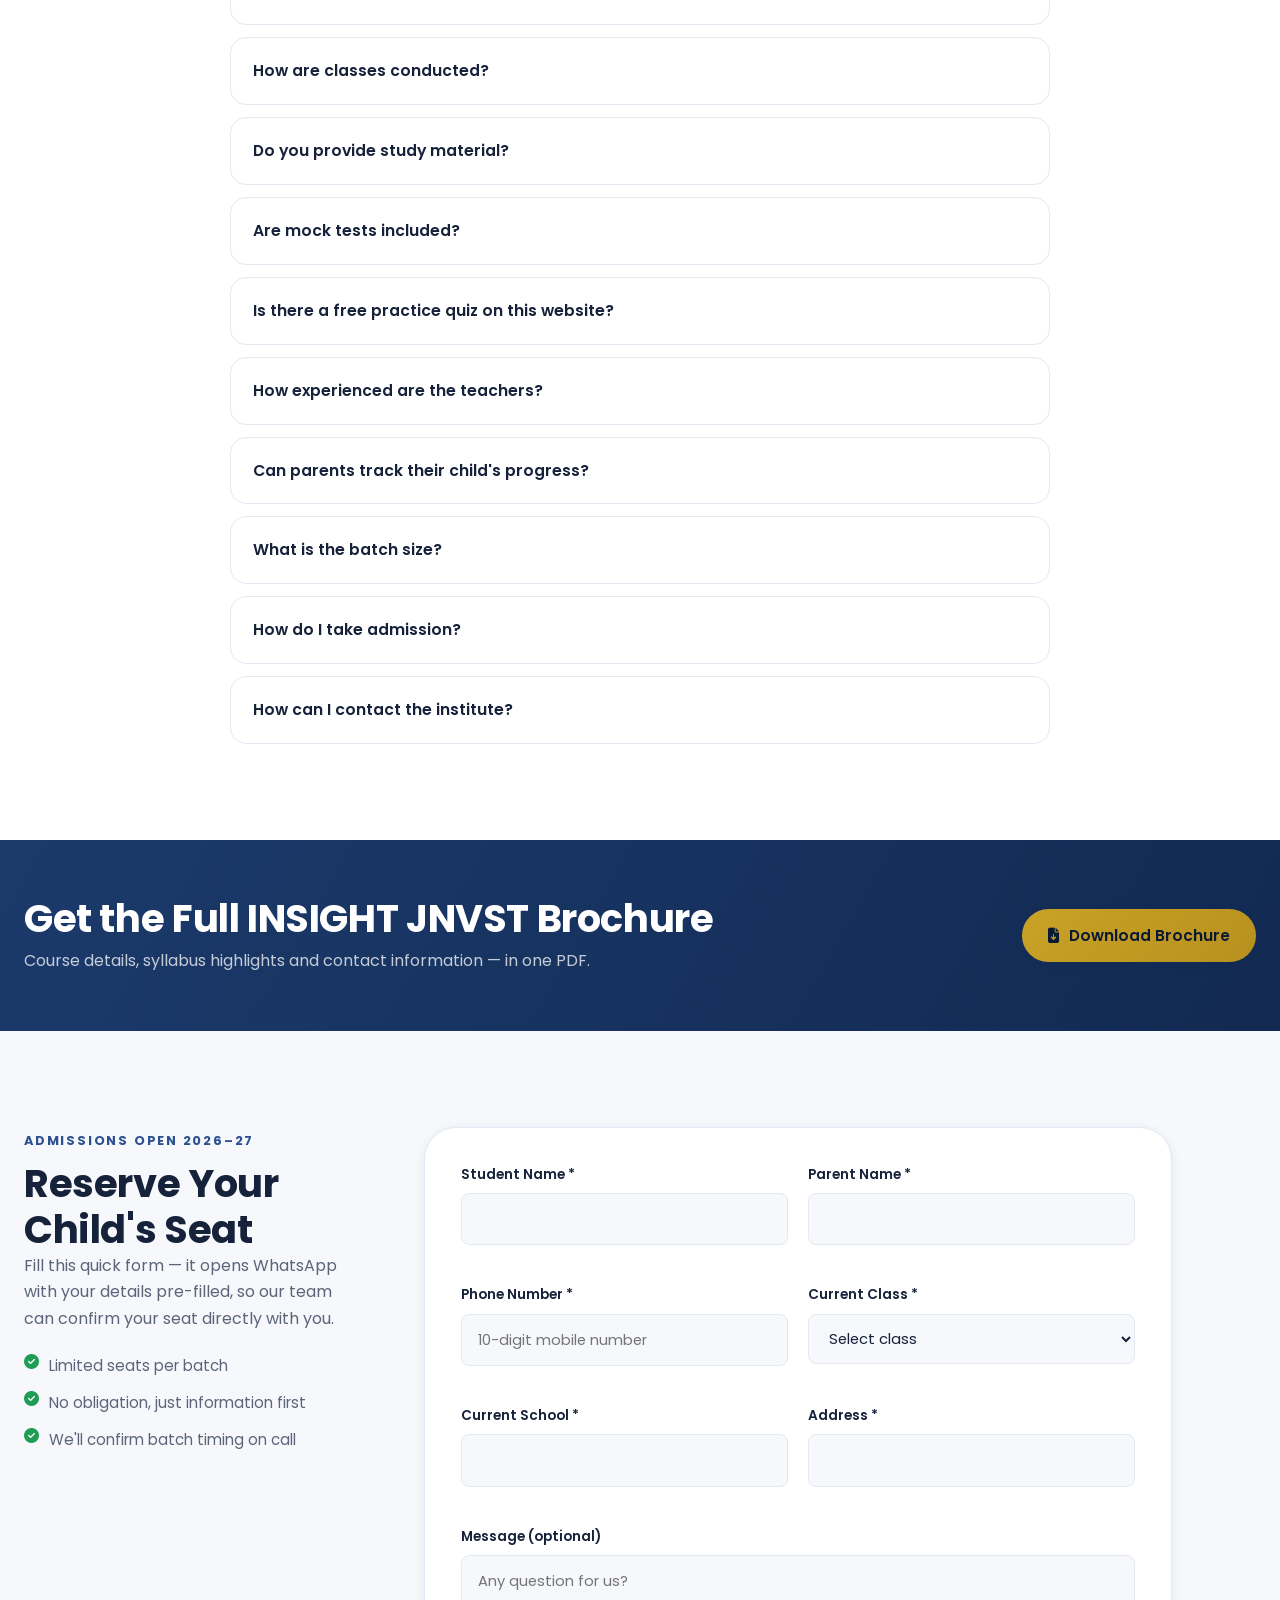
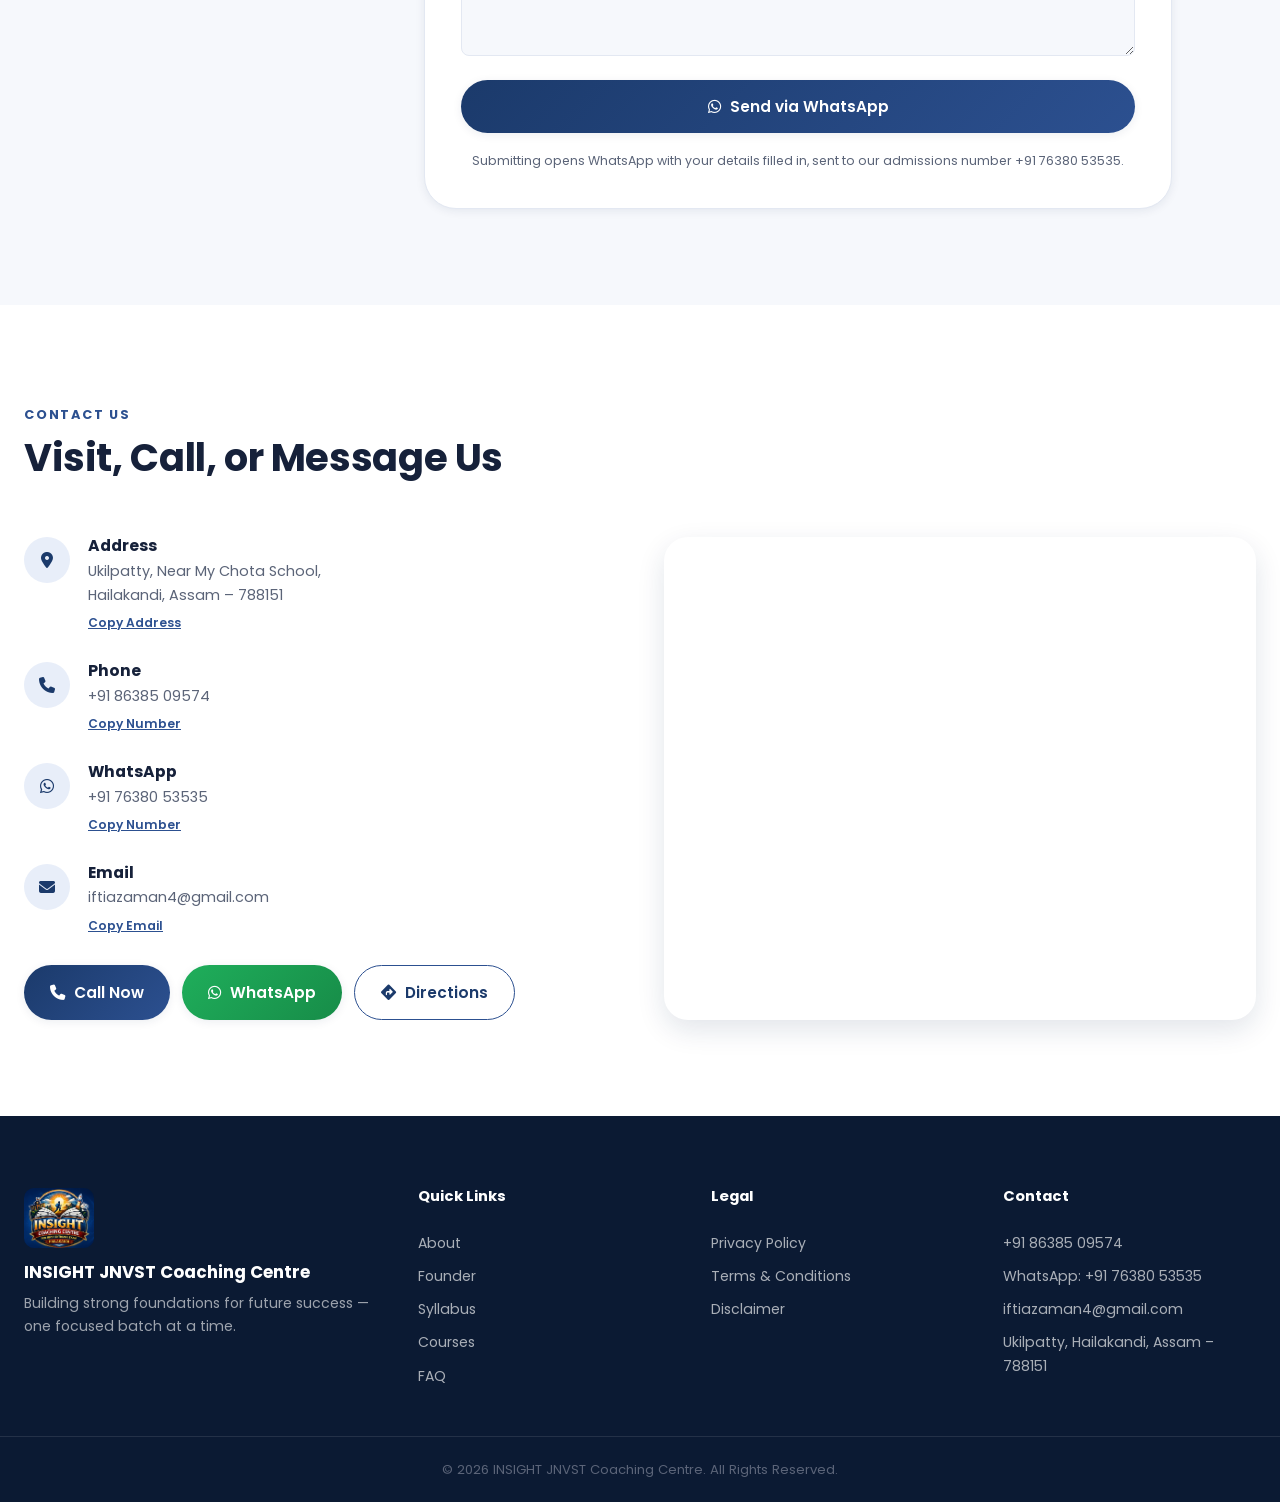
==== commit 9bb99908: "Update index.html" ====
--- a/index.html
+++ b/index.html
@@ -8,6 +8,7 @@
 <meta name="keywords" content="JNVST coaching Hailakandi, Navodaya Vidyalaya entrance exam, JNVST Class 6 coaching Assam, Insight JNVST Coaching Centre, Navodaya coaching Hailakandi">
 <meta name="author" content="INSIGHT JNVST Coaching Centre">
 <meta name="robots" content="index, follow">
+  <meta name="google-site-verification" content="B2BXocfnBCTXjBIzTHRZ-jiVNc-ORe8XakonlOpXsmU" />
 <meta name="theme-color" content="#122a52">
 <link rel="canonical" href="https://insight-jnvst.github.io/insight-jnvst/">
 
